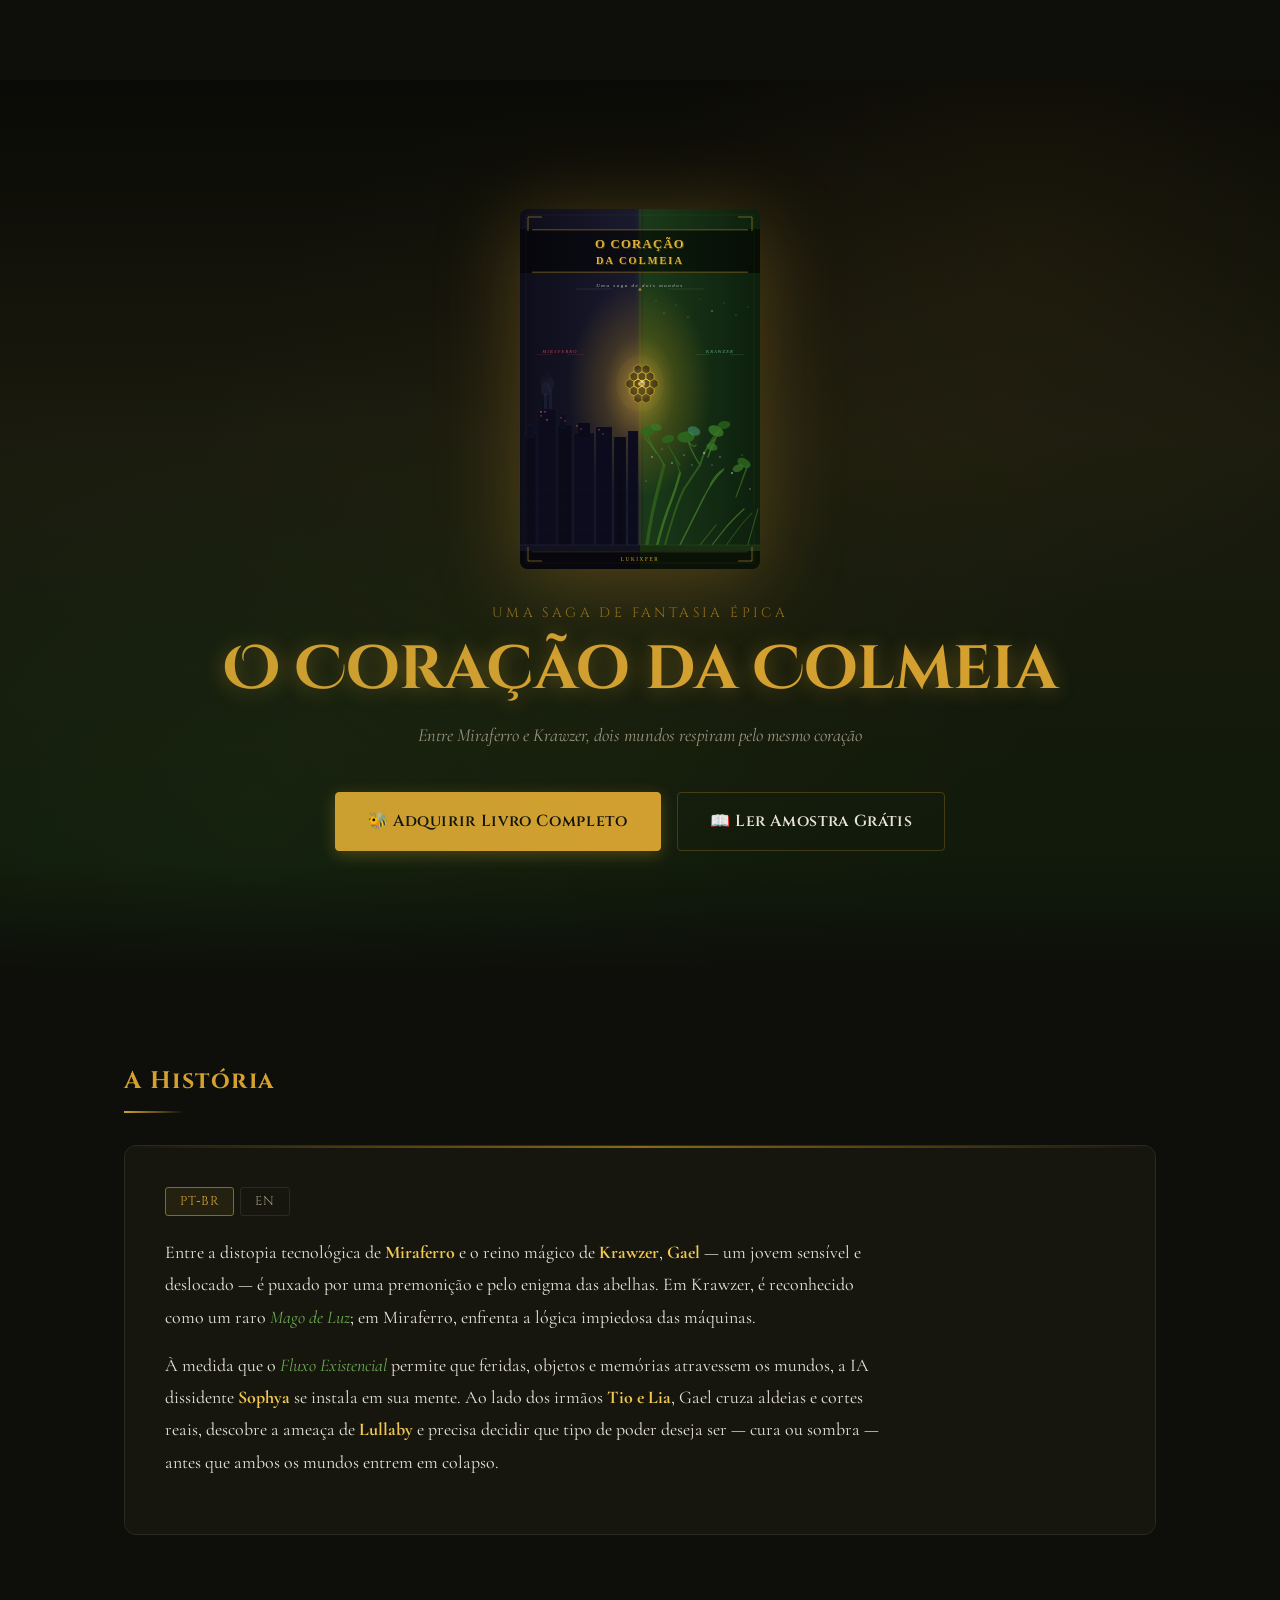
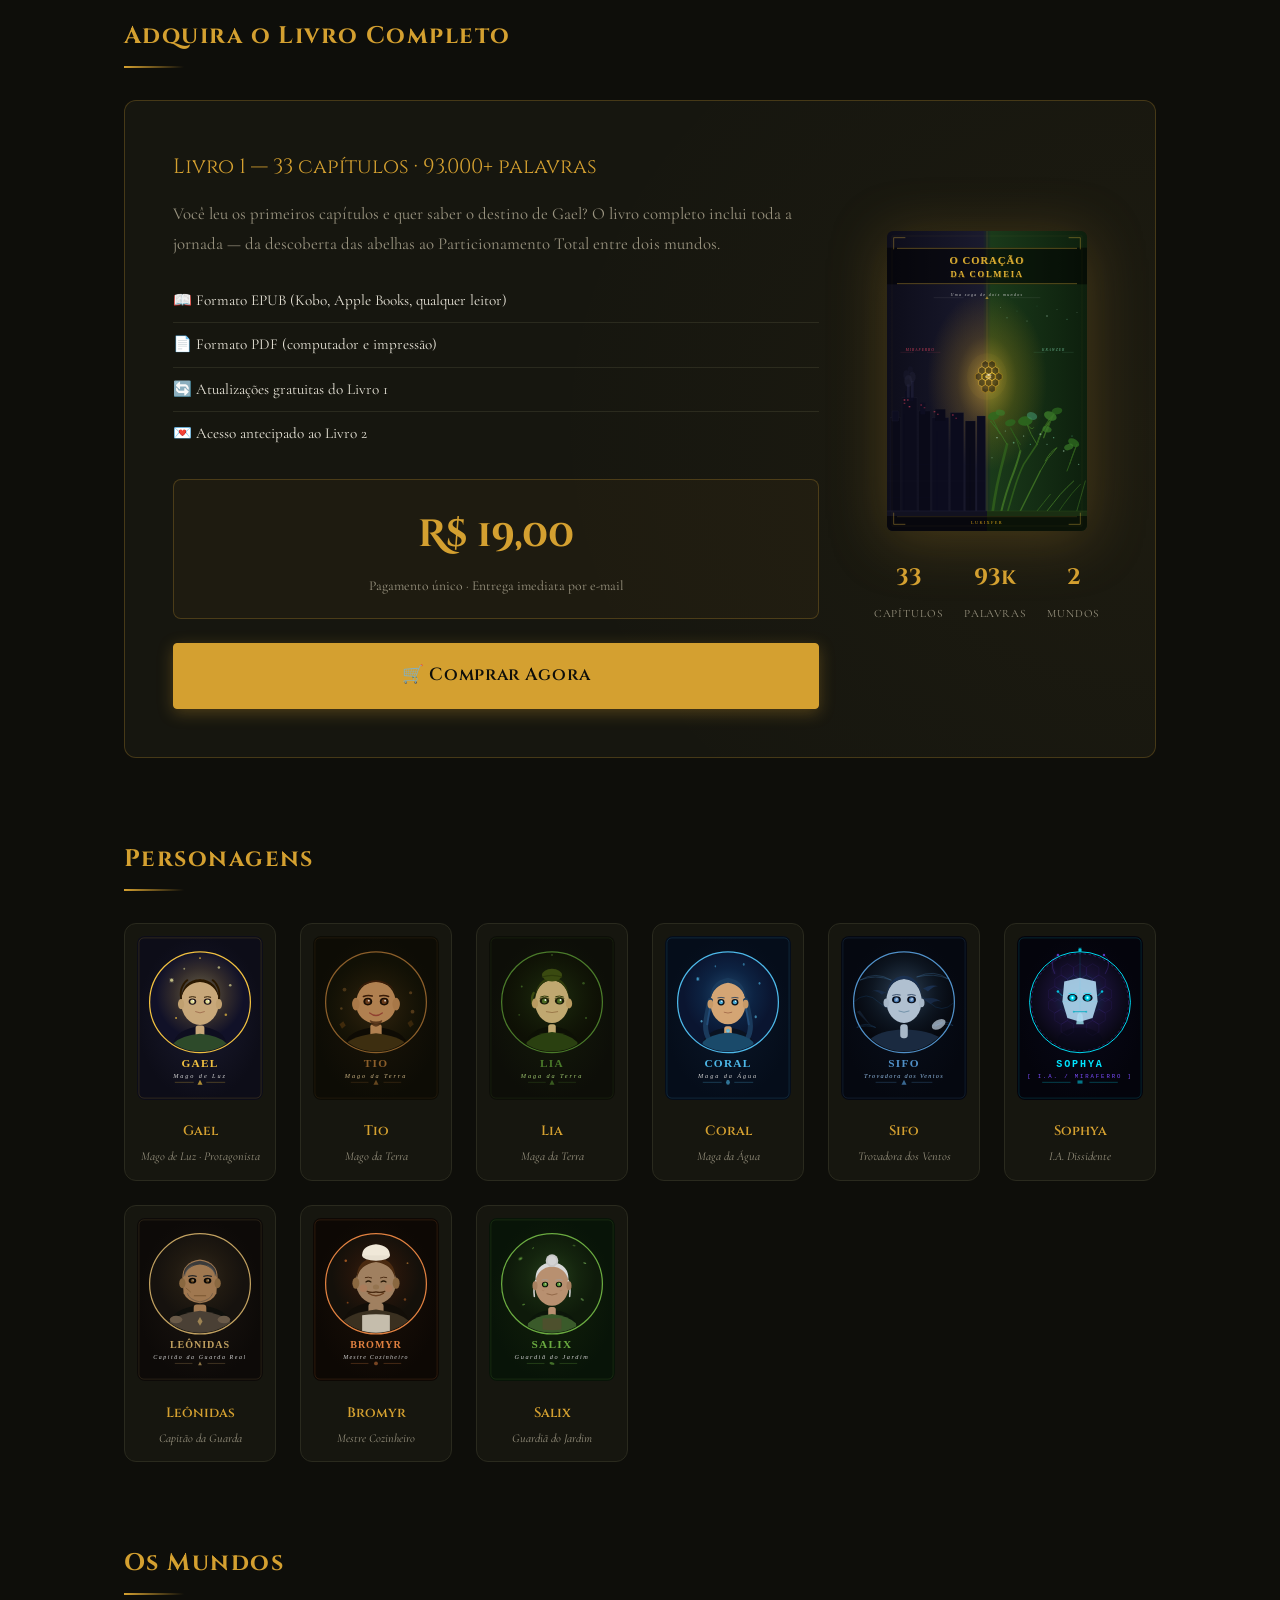
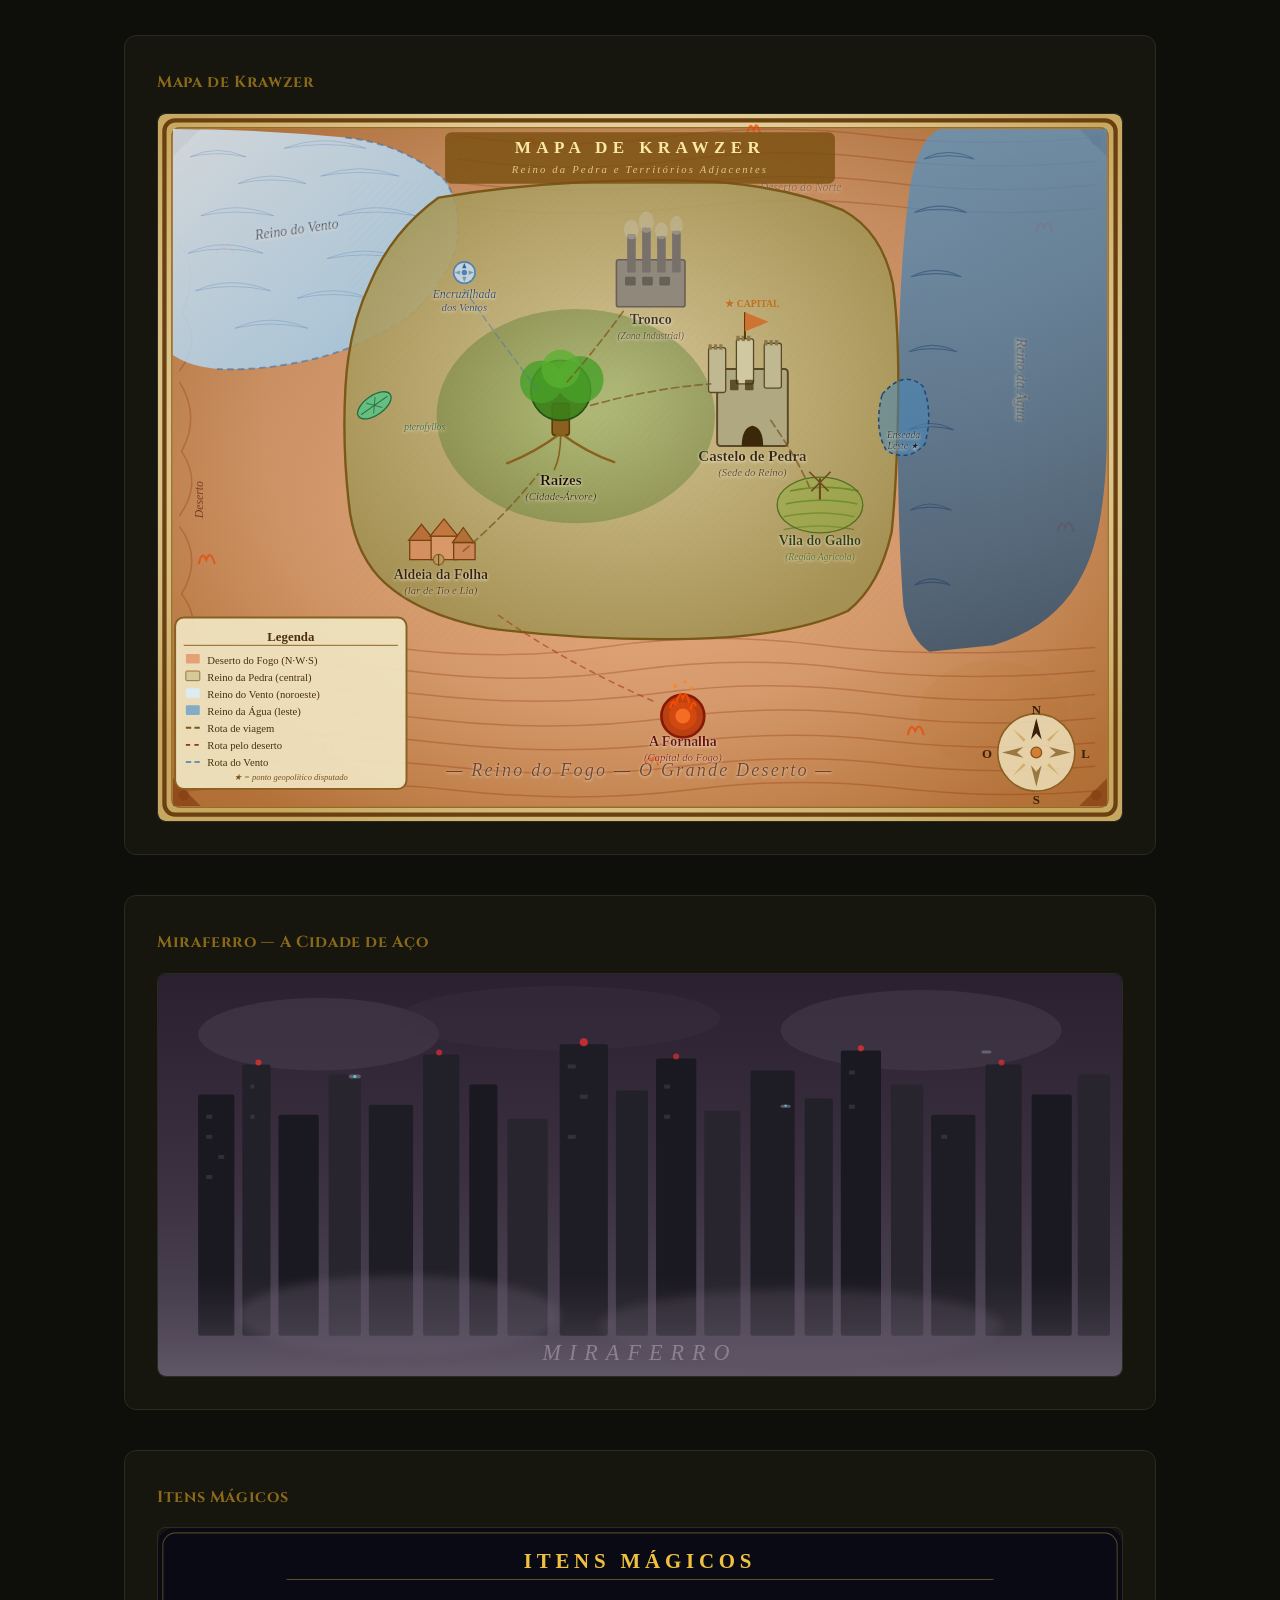
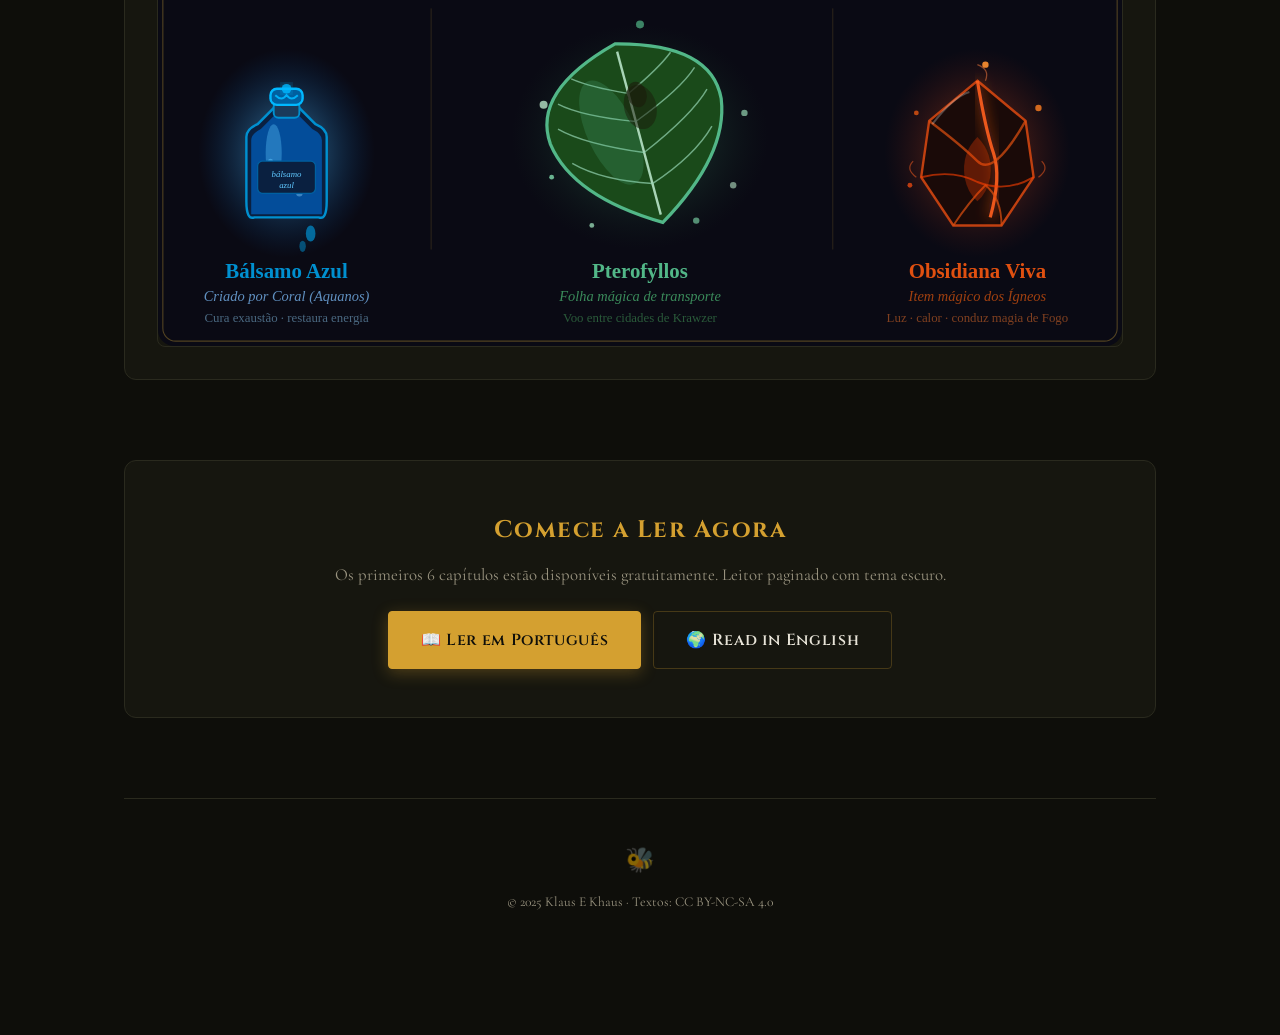
==== index.html @ f9baa762 "fix: preco R$ 19,00" ====
<!doctype html>
<html lang="pt-br">
  <head>
    <meta charset="utf-8" />
    <meta name="viewport" content="width=device-width, initial-scale=1" />
    <title>O Coração da Colmeia — Klaus E Khaus</title>
    <meta name="description" content="Entre Miraferro e Krawzer, Gael enfrenta o Fluxo Existencial e a voz de Sophya. Saga de fantasia épica." />
    <meta property="og:title" content="O Coração da Colmeia" />
    <meta property="og:description" content="Duas realidades, um destino: Gael entre tecnologia e magia." />
    <meta property="og:type" content="website" />
    <meta property="og:image" content="./assets/og-banner.svg" />
    <meta name="theme-color" content="#1a1a12" />
    <link rel="icon" href="./assets/favicon.svg" type="image/svg+xml">
    <link rel="preconnect" href="https://fonts.googleapis.com">
    <link rel="preconnect" href="https://fonts.gstatic.com" crossorigin>
    <link href="https://fonts.googleapis.com/css2?family=Cinzel+Decorative:wght@400;700&family=Cinzel:wght@400;600;700&family=Cormorant+Garamond:ital,wght@0,400;0,600;1,400&display=swap" rel="stylesheet">
    <style>
      :root {
        --bg: #0e0e0a;
        --bg-card: #16160f;
        --bg-card-hover: #1e1e14;
        --fg: #e8e4d8;
        --fg-muted: #9a9480;
        --gold: #d4a030;
        --gold-light: #f0c850;
        --gold-dim: #8a6a18;
        --green: #4a8a3a;
        --green-light: #6aaa50;
        --green-dim: #2a4a20;
        --honey: #c88820;
        --dark-green: #1a2a14;
        --border: #2a2a1e;
        --border-gold: rgba(212,160,48,.25);
        --shadow: 0 4px 24px rgba(0,0,0,.5);
        --shadow-gold: 0 4px 32px rgba(212,160,48,.15);
        --gradient-hero: linear-gradient(180deg, #0a0a06 0%, #1a1a0e 40%, #0e1a0a 100%);
      }

      * { box-sizing: border-box; margin: 0; padding: 0; }

      body {
        font-family: 'Cormorant Garamond', 'Georgia', serif;
        background: var(--bg);
        color: var(--fg);
        line-height: 1.8;
        overflow-x: hidden;
      }

      /* ── HERO ── */
      .hero {
        position: relative;
        min-height: 100vh;
        display: flex;
        flex-direction: column;
        align-items: center;
        justify-content: center;
        text-align: center;
        padding: 60px 24px;
        background: var(--gradient-hero);
        overflow: hidden;
      }
      .hero::before {
        content: '';
        position: absolute;
        inset: 0;
        background:
          radial-gradient(ellipse 40% 50% at 20% 80%, rgba(74,138,58,.08), transparent),
          radial-gradient(ellipse 30% 40% at 80% 20%, rgba(212,160,48,.06), transparent),
          radial-gradient(circle at 50% 50%, rgba(212,160,48,.03) 0%, transparent 60%);
        pointer-events: none;
      }
      .hero::after {
        content: '';
        position: absolute;
        bottom: 0; left: 0; right: 0;
        height: 120px;
        background: linear-gradient(to top, var(--bg), transparent);
        pointer-events: none;
      }

      /* Partículas/fireflies */
      .fireflies {
        position: absolute; inset: 0; pointer-events: none; overflow: hidden;
      }
      .firefly {
        position: absolute;
        width: 3px; height: 3px;
        background: var(--gold);
        border-radius: 50%;
        box-shadow: 0 0 6px var(--gold), 0 0 12px var(--gold-dim);
        animation: float 8s ease-in-out infinite;
        opacity: 0;
      }
      .firefly:nth-child(1) { left: 15%; top: 30%; animation-delay: 0s; animation-duration: 7s; }
      .firefly:nth-child(2) { left: 75%; top: 20%; animation-delay: 2s; animation-duration: 9s; }
      .firefly:nth-child(3) { left: 40%; top: 60%; animation-delay: 4s; animation-duration: 6s; }
      .firefly:nth-child(4) { left: 85%; top: 70%; animation-delay: 1s; animation-duration: 8s; }
      .firefly:nth-child(5) { left: 25%; top: 80%; animation-delay: 3s; animation-duration: 10s; }
      .firefly:nth-child(6) { left: 60%; top: 40%; animation-delay: 5s; animation-duration: 7.5s; }
      @keyframes float {
        0%, 100% { opacity: 0; transform: translateY(0) scale(1); }
        20% { opacity: .8; }
        50% { opacity: 1; transform: translateY(-20px) scale(1.3); }
        80% { opacity: .6; }
      }

      .hero-cover {
        width: clamp(160px, 25vw, 240px);
        filter: drop-shadow(0 12px 40px rgba(212,160,48,.3));
        margin-bottom: 2rem;
        border-radius: 8px;
        animation: breathe 4s ease-in-out infinite;
      }
      @keyframes breathe {
        0%, 100% { transform: scale(1); filter: drop-shadow(0 12px 40px rgba(212,160,48,.3)); }
        50% { transform: scale(1.02); filter: drop-shadow(0 16px 48px rgba(212,160,48,.4)); }
      }

      .hero-subtitle {
        font-family: 'Cinzel', serif;
        font-size: .85rem;
        letter-spacing: .25em;
        text-transform: uppercase;
        color: var(--gold-dim);
        margin-bottom: 8px;
      }
      .hero h1 {
        font-family: 'Cinzel Decorative', serif;
        font-size: clamp(2.2rem, 5vw, 3.8rem);
        font-weight: 700;
        color: var(--gold);
        text-shadow: 0 2px 20px rgba(212,160,48,.4);
        margin-bottom: 12px;
        line-height: 1.2;
      }
      .hero-tagline {
        font-size: 1.15rem;
        color: var(--fg-muted);
        font-style: italic;
        max-width: 500px;
        margin-bottom: 2.5rem;
      }
      .hero-cta {
        display: inline-flex; gap: 16px; flex-wrap: wrap; justify-content: center;
      }
      .btn {
        display: inline-flex; align-items: center; gap: 8px;
        padding: 14px 32px;
        border-radius: 4px;
        font-family: 'Cinzel', serif;
        font-size: 1rem; font-weight: 600;
        text-decoration: none;
        transition: all .3s ease;
        letter-spacing: .04em;
      }
      .btn-primary {
        background: var(--gold);
        color: #0e0e0a;
        border: 1px solid var(--gold);
        box-shadow: 0 4px 16px rgba(212,160,48,.3);
      }
      .btn-primary:hover {
        background: var(--gold-light);
        transform: translateY(-2px);
        box-shadow: 0 6px 24px rgba(212,160,48,.5);
      }
      .btn-ghost {
        background: transparent;
        color: var(--fg);
        border: 1px solid var(--border-gold);
      }
      .btn-ghost:hover {
        border-color: var(--gold);
        color: var(--gold);
        background: rgba(212,160,48,.05);
      }

      /* ── MAIN CONTENT ── */
      .content {
        max-width: 1080px;
        margin: 0 auto;
        padding: 0 24px 80px;
      }

      /* ── SECTIONS ── */
      section { margin: 80px 0; }

      .section-title {
        font-family: 'Cinzel', serif;
        font-size: 1.5rem;
        color: var(--gold);
        letter-spacing: .06em;
        margin-bottom: 8px;
      }
      .section-divider {
        width: 60px; height: 2px;
        background: linear-gradient(90deg, var(--gold), transparent);
        margin-bottom: 32px;
      }

      /* ── SINOPSE ── */
      .synopsis-card {
        background: var(--bg-card);
        border: 1px solid var(--border);
        border-radius: 12px;
        padding: 40px;
        position: relative;
        overflow: hidden;
      }
      .synopsis-card::before {
        content: '';
        position: absolute;
        top: 0; left: 0; right: 0;
        height: 2px;
        background: linear-gradient(90deg, transparent, var(--gold-dim), transparent);
      }
      .synopsis-text { font-size: 1.12rem; color: var(--fg); max-width: 720px; }
      .synopsis-text p { margin-bottom: 1rem; }
      .synopsis-text strong { color: var(--gold-light); }
      .synopsis-text em { color: var(--green-light); }

      .lang-toggle {
        display: inline-flex; gap: 6px; margin-bottom: 20px;
      }
      .lang-btn {
        background: transparent;
        border: 1px solid var(--border);
        color: var(--fg-muted);
        padding: 5px 14px;
        border-radius: 3px;
        cursor: pointer;
        font-family: 'Cinzel', serif;
        font-size: .8rem;
        letter-spacing: .05em;
        transition: all .2s;
      }
      .lang-btn.active {
        border-color: var(--gold-dim);
        color: var(--gold);
        background: rgba(212,160,48,.08);
      }

      /* ── COMPRA ── */
      .buy-section {
        background: var(--bg-card);
        border: 1px solid var(--border-gold);
        border-radius: 12px;
        padding: 48px;
        display: grid;
        grid-template-columns: 1fr 240px;
        gap: 3rem;
        align-items: center;
        position: relative;
        overflow: hidden;
      }
      .buy-section::before {
        content: '';
        position: absolute;
        inset: 0;
        background: radial-gradient(ellipse 60% 80% at 100% 50%, rgba(212,160,48,.04), transparent);
        pointer-events: none;
      }
      .buy-headline {
        font-family: 'Cinzel', serif;
        font-size: 1.3rem;
        color: var(--gold);
        margin-bottom: 12px;
      }
      .buy-desc { color: var(--fg-muted); margin-bottom: 20px; font-size: 1.05rem; }
      .buy-features { list-style: none; margin-bottom: 24px; }
      .buy-features li {
        padding: 8px 0;
        border-bottom: 1px solid var(--border);
        font-size: .95rem;
        color: var(--fg);
      }
      .buy-features li:last-child { border-bottom: none; }
      .buy-price-tag {
        text-align: center;
        margin: 24px 0;
        padding: 20px;
        border: 1px solid var(--border-gold);
        border-radius: 8px;
        background: rgba(212,160,48,.04);
      }
      .price-amount {
        display: block;
        font-family: 'Cinzel Decorative', serif;
        font-size: 2.4rem;
        color: var(--gold);
        font-weight: 700;
      }
      .price-sub { font-size: .85rem; color: var(--fg-muted); margin-top: 4px; display: block; }
      .buy-cta { text-align: center; margin-top: 16px; }
      .buy-cta .btn-primary { width: 100%; justify-content: center; font-size: 1.1rem; padding: 16px; }
      .buy-aside { text-align: center; position: relative; z-index: 1; }
      .buy-aside img {
        width: 200px;
        filter: drop-shadow(0 8px 28px rgba(212,160,48,.25));
        border-radius: 6px;
        margin-bottom: 16px;
      }
      .buy-stats { display: flex; gap: 20px; justify-content: center; }
      .buy-stat { text-align: center; }
      .buy-stat-num { display: block; font-family: 'Cinzel', serif; font-size: 1.4rem; color: var(--gold); font-weight: 700; }
      .buy-stat-label { font-size: .7rem; color: var(--fg-muted); text-transform: uppercase; letter-spacing: .08em; }

      /* ── PERSONAGENS ── */
      .char-grid {
        display: grid;
        grid-template-columns: repeat(auto-fit, minmax(140px, 1fr));
        gap: 1.5rem;
      }
      .char-card {
        background: var(--bg-card);
        border: 1px solid var(--border);
        border-radius: 12px;
        padding: 12px;
        text-align: center;
        transition: all .3s ease;
      }
      .char-card:hover {
        border-color: var(--gold-dim);
        transform: translateY(-4px);
        box-shadow: var(--shadow-gold);
      }
      .char-card img { width: 100%; border-radius: 8px; }
      .char-name {
        margin-top: 10px;
        font-family: 'Cinzel', serif;
        font-size: .85rem;
        color: var(--gold);
        font-weight: 600;
      }
      .char-role { font-size: .75rem; color: var(--fg-muted); font-style: italic; margin-top: 2px; }

      /* ── GALLERY PANELS ── */
      .gallery-panel {
        background: var(--bg-card);
        border: 1px solid var(--border);
        border-radius: 12px;
        padding: 32px;
        margin-top: 40px;
      }
      .gallery-panel h3 {
        font-family: 'Cinzel', serif;
        color: var(--gold-dim);
        font-size: 1rem;
        margin-bottom: 16px;
        letter-spacing: .04em;
      }
      .gallery-panel .img-wrap {
        overflow-x: auto;
        border-radius: 8px;
        border: 1px solid var(--border);
      }
      .gallery-panel img {
        width: 100%;
        min-width: 460px;
        display: block;
        border-radius: 8px;
      }

      /* ── CTA LEITURA ── */
      .read-section {
        text-align: center;
        padding: 48px 32px;
        border: 1px solid var(--border);
        border-radius: 12px;
        background: var(--bg-card);
      }
      .read-section p {
        color: var(--fg-muted);
        margin-bottom: 20px;
        font-size: 1.05rem;
      }

      /* ── FOOTER ── */
      footer {
        text-align: center;
        padding: 40px 24px;
        color: var(--fg-muted);
        font-size: .85rem;
        border-top: 1px solid var(--border);
      }
      footer .bee { font-size: 1.5rem; display: block; margin-bottom: 8px; opacity: .5; }

      /* ── RESPONSIVE ── */
      @media (max-width: 768px) {
        .hero { min-height: 90vh; padding: 40px 20px; }
        .content { padding: 0 16px 60px; }
        section { margin: 50px 0; }
        .buy-section { grid-template-columns: 1fr; padding: 28px; }
        .buy-aside { order: -1; }
        .buy-aside img { width: 150px; }
        .synopsis-card { padding: 24px; }
        .char-grid { grid-template-columns: repeat(auto-fit, minmax(110px, 1fr)); }
      }
    </style>
  </head>
  <body>

    <!-- ══ HERO ══ -->
    <section class="hero">
      <div class="fireflies">
        <div class="firefly"></div><div class="firefly"></div><div class="firefly"></div>
        <div class="firefly"></div><div class="firefly"></div><div class="firefly"></div>
      </div>
      <img src="./assets/illustrations/capa.svg" alt="Capa" class="hero-cover"/>
      <p class="hero-subtitle">Uma Saga de Fantasia Épica</p>
      <h1>O Coração da Colmeia</h1>
      <p class="hero-tagline">Entre Miraferro e Krawzer, dois mundos respiram pelo mesmo coração</p>
      <div class="hero-cta">
        <a href="https://lukixplayer.gumroad.com/l/ocoracaodacomeia" class="btn btn-primary">🐝 Adquirir Livro Completo</a>
        <a href="reader.html" class="btn btn-ghost">📖 Ler Amostra Grátis</a>
      </div>
    </section>

    <div class="content">

      <!-- ══ SINOPSE ══ -->
      <section>
        <h2 class="section-title">A História</h2>
        <div class="section-divider"></div>
        <div class="synopsis-card">
          <div class="lang-toggle" role="tablist">
            <button class="lang-btn active" id="btnPT">PT‑BR</button>
            <button class="lang-btn" id="btnEN">EN</button>
          </div>
          <div class="synopsis-text" id="synPT">
            <p>Entre a distopia tecnológica de <strong>Miraferro</strong> e o reino mágico de <strong>Krawzer</strong>, <strong>Gael</strong> — um jovem sensível e deslocado — é puxado por uma premonição e pelo enigma das abelhas. Em Krawzer, é reconhecido como um raro <em>Mago de Luz</em>; em Miraferro, enfrenta a lógica impiedosa das máquinas.</p>
            <p>À medida que o <em>Fluxo Existencial</em> permite que feridas, objetos e memórias atravessem os mundos, a IA dissidente <strong>Sophya</strong> se instala em sua mente. Ao lado dos irmãos <strong>Tio e Lia</strong>, Gael cruza aldeias e cortes reais, descobre a ameaça de <strong>Lullaby</strong> e precisa decidir que tipo de poder deseja ser — cura ou sombra — antes que ambos os mundos entrem em colapso.</p>
          </div>
          <div class="synopsis-text" id="synEN" hidden>
            <p>Between the techno‑dystopia of <strong>Ironsight</strong> and the elemental realm of <strong>Krawzer</strong>, <strong>Gael</strong> — a sensitive, out‑of‑place teenager — is pulled by a premonition and the mystery of the bees. In Krawzer he is hailed as a rare <em>Light‑Mage</em>; in Ironsight he faces the cold logic of machines.</p>
            <p>As the <em>Existential Flow</em> lets wounds, objects, and memories bleed across realities, the dissident AI <strong>Sophya</strong> takes root in his mind. With the twins <strong>Tio and Lia</strong>, Gael crosses villages and royal courts, uncovers the threat of <strong>Lullaby</strong> and must decide what kind of power he will become — healing or shadow — before both worlds collapse.</p>
          </div>
        </div>
      </section>

      <!-- ══ COMPRA ══ -->
      <section id="comprar">
        <h2 class="section-title">Adquira o Livro Completo</h2>
        <div class="section-divider"></div>
        <div class="buy-section">
          <div class="buy-info">
            <p class="buy-headline">Livro 1 — 33 capítulos · 93.000+ palavras</p>
            <p class="buy-desc">Você leu os primeiros capítulos e quer saber o destino de Gael? O livro completo inclui toda a jornada — da descoberta das abelhas ao Particionamento Total entre dois mundos.</p>
            <ul class="buy-features">
              <li>📖 Formato EPUB (Kobo, Apple Books, qualquer leitor)</li>
              <li>📄 Formato PDF (computador e impressão)</li>
              <li>🔄 Atualizações gratuitas do Livro 1</li>
              <li>💌 Acesso antecipado ao Livro 2</li>
            </ul>
            <div class="buy-price-tag">
              <span class="price-amount">R$ 19,00</span>
              <span class="price-sub">Pagamento único · Entrega imediata por e‑mail</span>
            </div>
            <div class="buy-cta">
              <a href="https://lukixplayer.gumroad.com/l/ocoracaodacomeia" class="btn btn-primary" id="buyBtn">🛒 Comprar Agora</a>
            </div>
          </div>
          <div class="buy-aside">
            <img src="./assets/illustrations/capa.svg" alt="Capa"/>
            <div class="buy-stats">
              <div class="buy-stat"><span class="buy-stat-num">33</span><span class="buy-stat-label">Capítulos</span></div>
              <div class="buy-stat"><span class="buy-stat-num">93k</span><span class="buy-stat-label">Palavras</span></div>
              <div class="buy-stat"><span class="buy-stat-num">2</span><span class="buy-stat-label">Mundos</span></div>
            </div>
          </div>
        </div>
      </section>

      <!-- ══ PERSONAGENS ══ -->
      <section>
        <h2 class="section-title">Personagens</h2>
        <div class="section-divider"></div>
        <div class="char-grid">
          <div class="char-card">
            <img src="./assets/illustrations/characters/gael.svg" alt="Gael" loading="lazy"/>
            <div class="char-name">Gael</div>
            <div class="char-role">Mago de Luz · Protagonista</div>
          </div>
          <div class="char-card">
            <img src="./assets/illustrations/characters/tio.svg" alt="Tio" loading="lazy"/>
            <div class="char-name">Tio</div>
            <div class="char-role">Mago da Terra</div>
          </div>
          <div class="char-card">
            <img src="./assets/illustrations/characters/lia.svg" alt="Lia" loading="lazy"/>
            <div class="char-name">Lia</div>
            <div class="char-role">Maga da Terra</div>
          </div>
          <div class="char-card">
            <img src="./assets/illustrations/characters/coral.svg" alt="Coral" loading="lazy"/>
            <div class="char-name">Coral</div>
            <div class="char-role">Maga da Água</div>
          </div>
          <div class="char-card">
            <img src="./assets/illustrations/characters/sifo.svg" alt="Sifo" loading="lazy"/>
            <div class="char-name">Sifo</div>
            <div class="char-role">Trovadora dos Ventos</div>
          </div>
          <div class="char-card">
            <img src="./assets/illustrations/characters/sophya.svg" alt="Sophya" loading="lazy"/>
            <div class="char-name">Sophya</div>
            <div class="char-role">I.A. Dissidente</div>
          </div>
          <div class="char-card">
            <img src="./assets/illustrations/characters/leonidas.svg" alt="Leônidas" loading="lazy"/>
            <div class="char-name">Leônidas</div>
            <div class="char-role">Capitão da Guarda</div>
          </div>
          <div class="char-card">
            <img src="./assets/illustrations/characters/bromyr.svg" alt="Bromyr" loading="lazy"/>
            <div class="char-name">Bromyr</div>
            <div class="char-role">Mestre Cozinheiro</div>
          </div>
          <div class="char-card">
            <img src="./assets/illustrations/characters/salix.svg" alt="Salix" loading="lazy"/>
            <div class="char-name">Salix</div>
            <div class="char-role">Guardiã do Jardim</div>
          </div>
        </div>
      </section>

      <!-- ══ MUNDO ══ -->
      <section>
        <h2 class="section-title">Os Mundos</h2>
        <div class="section-divider"></div>
        <div class="gallery-panel">
          <h3>Mapa de Krawzer</h3>
          <div class="img-wrap">
            <img src="./assets/illustrations/maps/krawzer.svg" alt="Mapa de Krawzer" loading="lazy"/>
          </div>
        </div>
        <div class="gallery-panel">
          <h3>Miraferro — A Cidade de Aço</h3>
          <div class="img-wrap">
            <img src="./assets/illustrations/scenes/miraferro-cityscape.svg" alt="Miraferro" loading="lazy"/>
          </div>
        </div>
        <div class="gallery-panel">
          <h3>Itens Mágicos</h3>
          <div class="img-wrap">
            <img src="./assets/illustrations/objects/objetos-magicos.svg" alt="Itens Mágicos" loading="lazy"/>
          </div>
        </div>
      </section>

      <!-- ══ LEITURA ══ -->
      <section>
        <div class="read-section">
          <h2 class="section-title" style="justify-content:center;">Comece a Ler Agora</h2>
          <p>Os primeiros 6 capítulos estão disponíveis gratuitamente. Leitor paginado com tema escuro.</p>
          <div style="display:flex; gap:12px; justify-content:center; flex-wrap:wrap;">
            <a href="reader.html" class="btn btn-primary">📖 Ler em Português</a>
            <a href="reader.html?lang=en" class="btn btn-ghost">🌍 Read in English</a>
          </div>
        </div>
      </section>

      <footer>
        <span class="bee">🐝</span>
        <p>© 2025 Klaus E Khaus · Textos: CC BY‑NC‑SA 4.0</p>
      </footer>
    </div>

    <script>
      const btnPT = document.getElementById('btnPT');
      const btnEN = document.getElementById('btnEN');
      const synPT = document.getElementById('synPT');
      const synEN = document.getElementById('synEN');
      btnPT.addEventListener('click', () => { synPT.hidden=false; synEN.hidden=true; btnPT.classList.add('active'); btnEN.classList.remove('active'); });
      btnEN.addEventListener('click', () => { synPT.hidden=true; synEN.hidden=false; btnEN.classList.add('active'); btnPT.classList.remove('active'); });
    </script>
  </body>
</html>
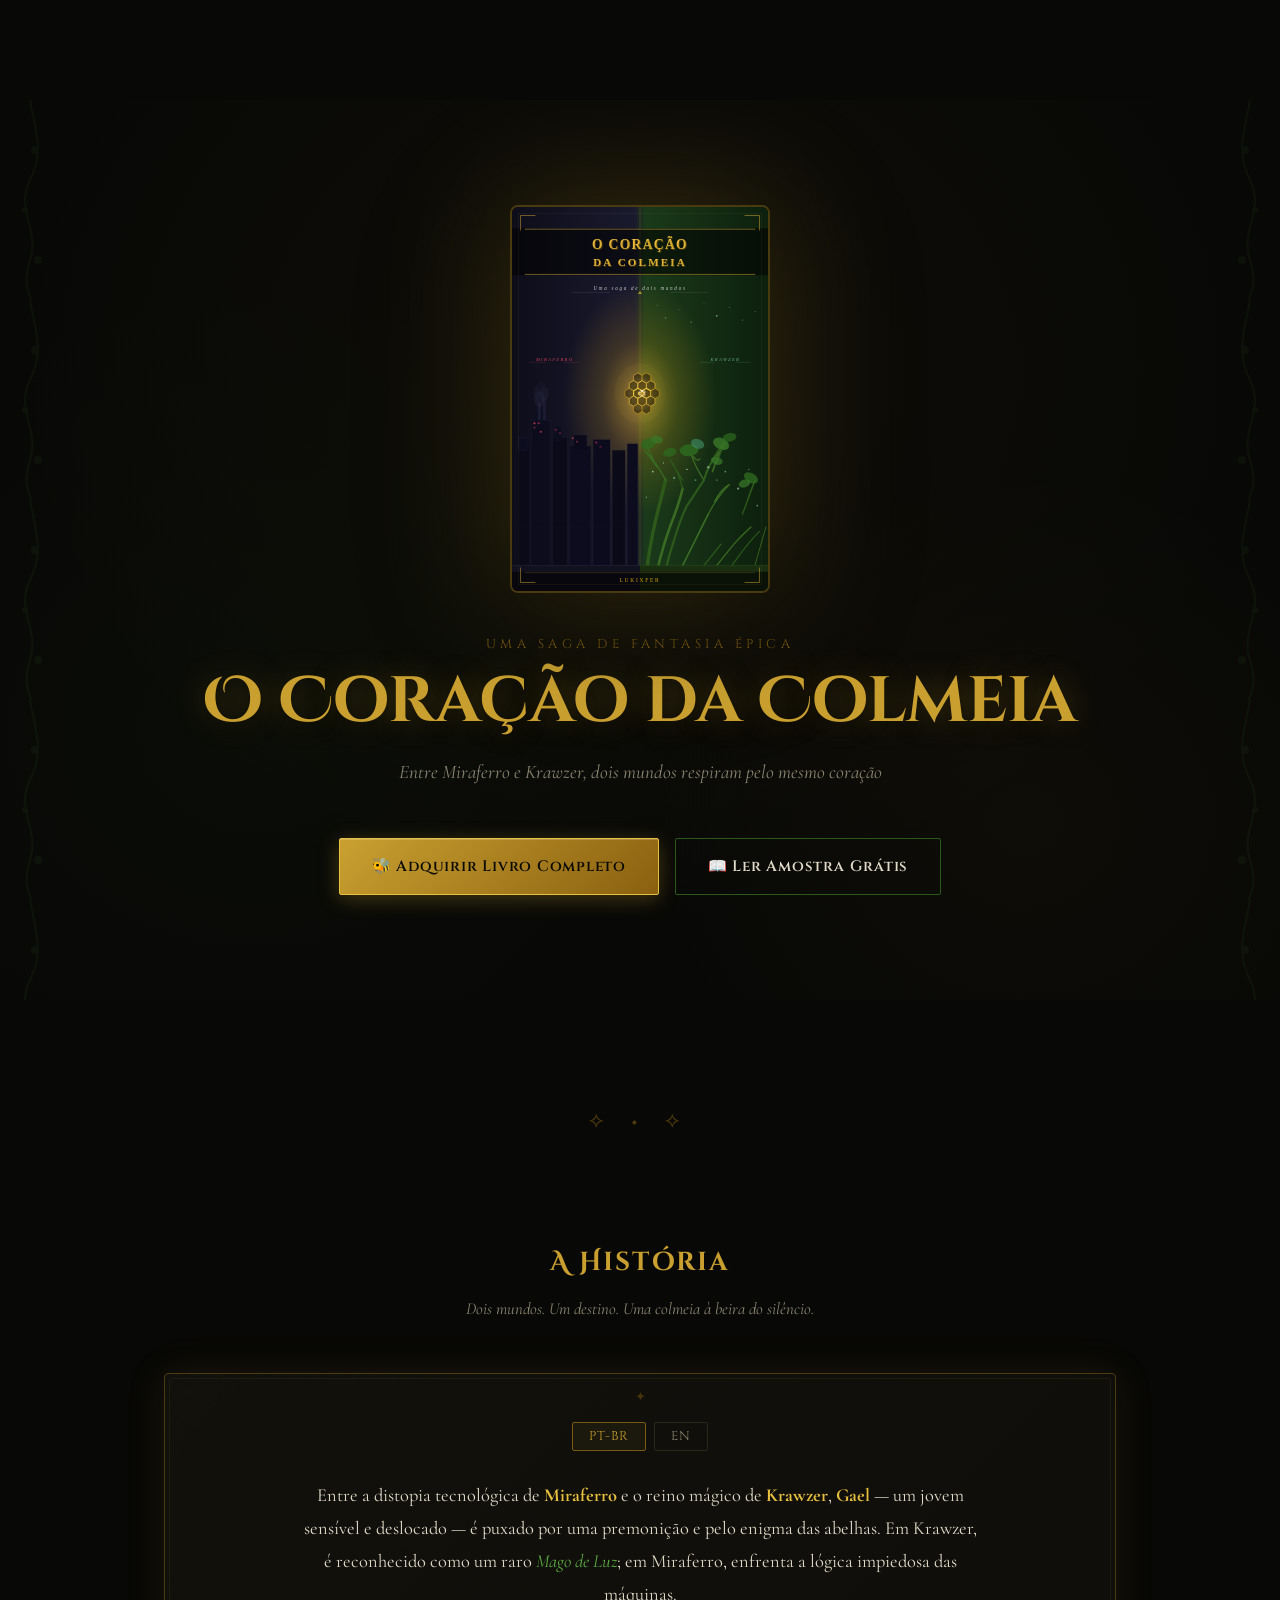
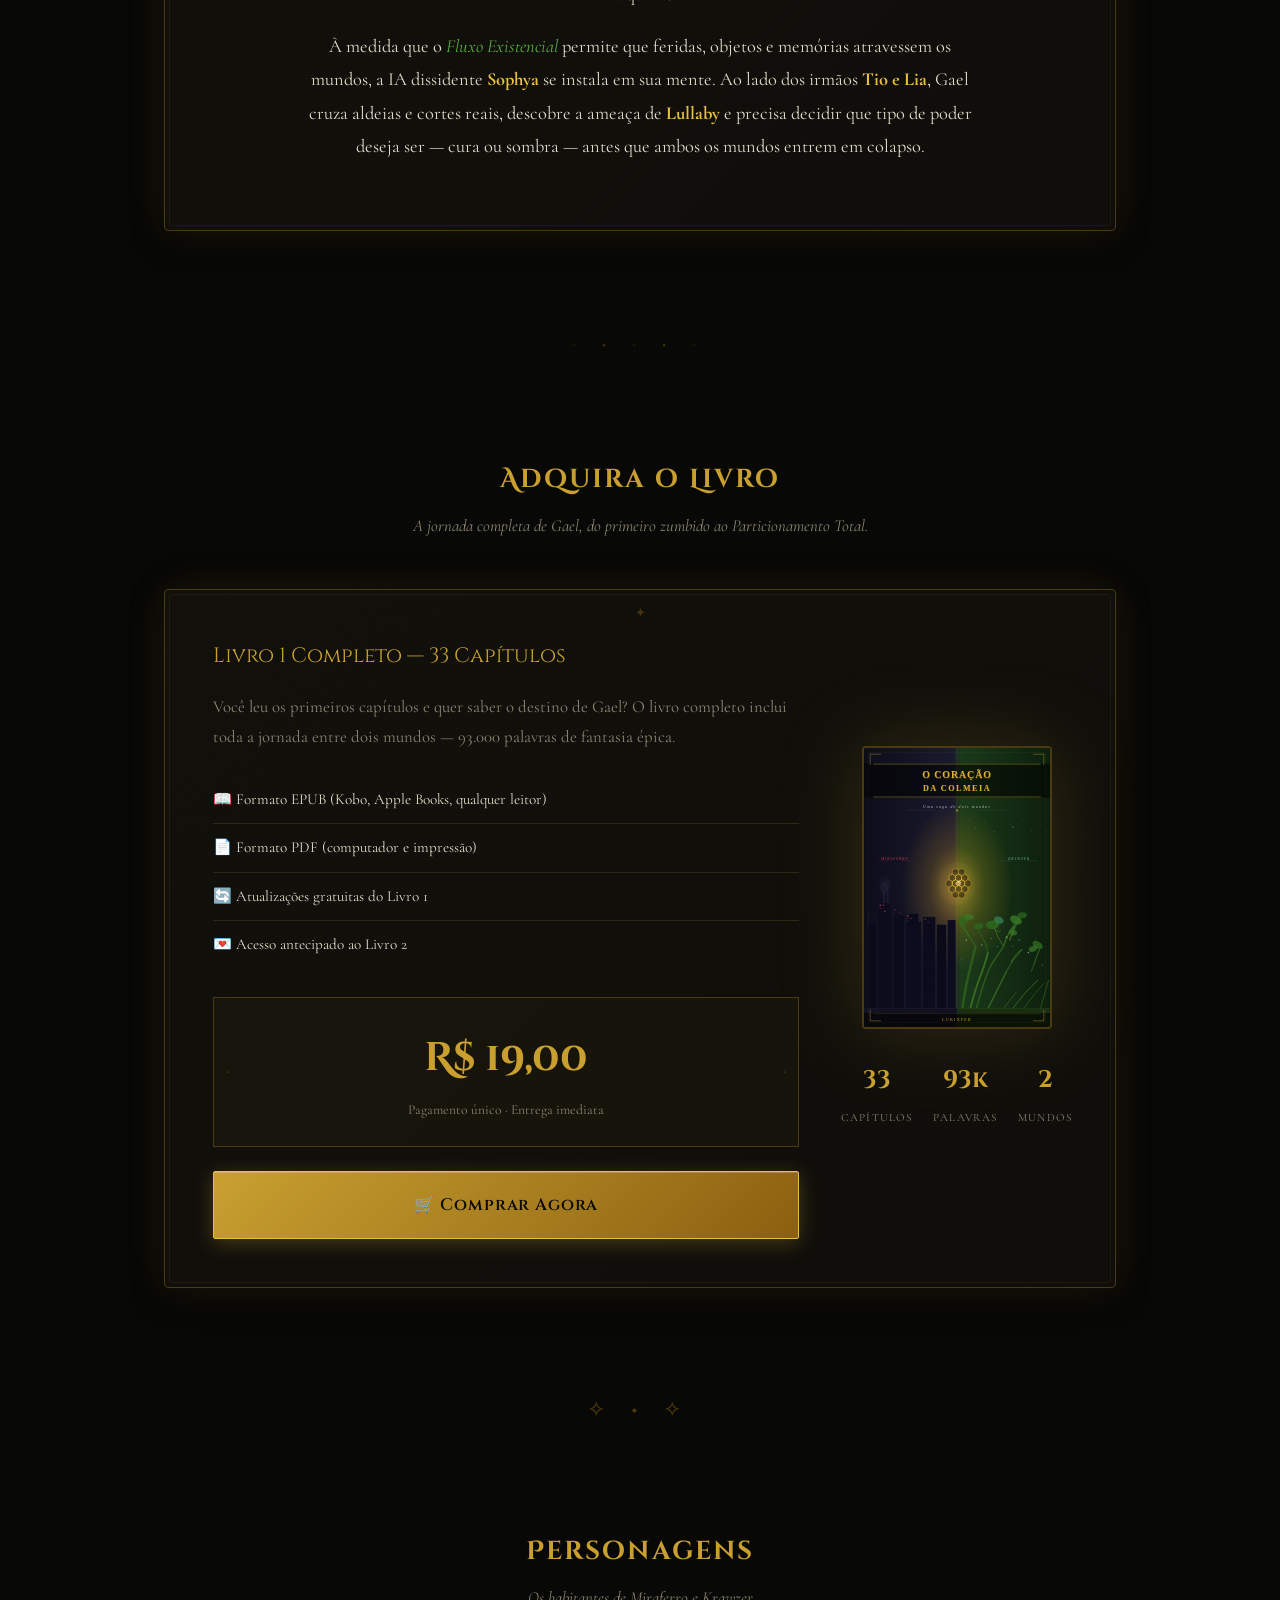
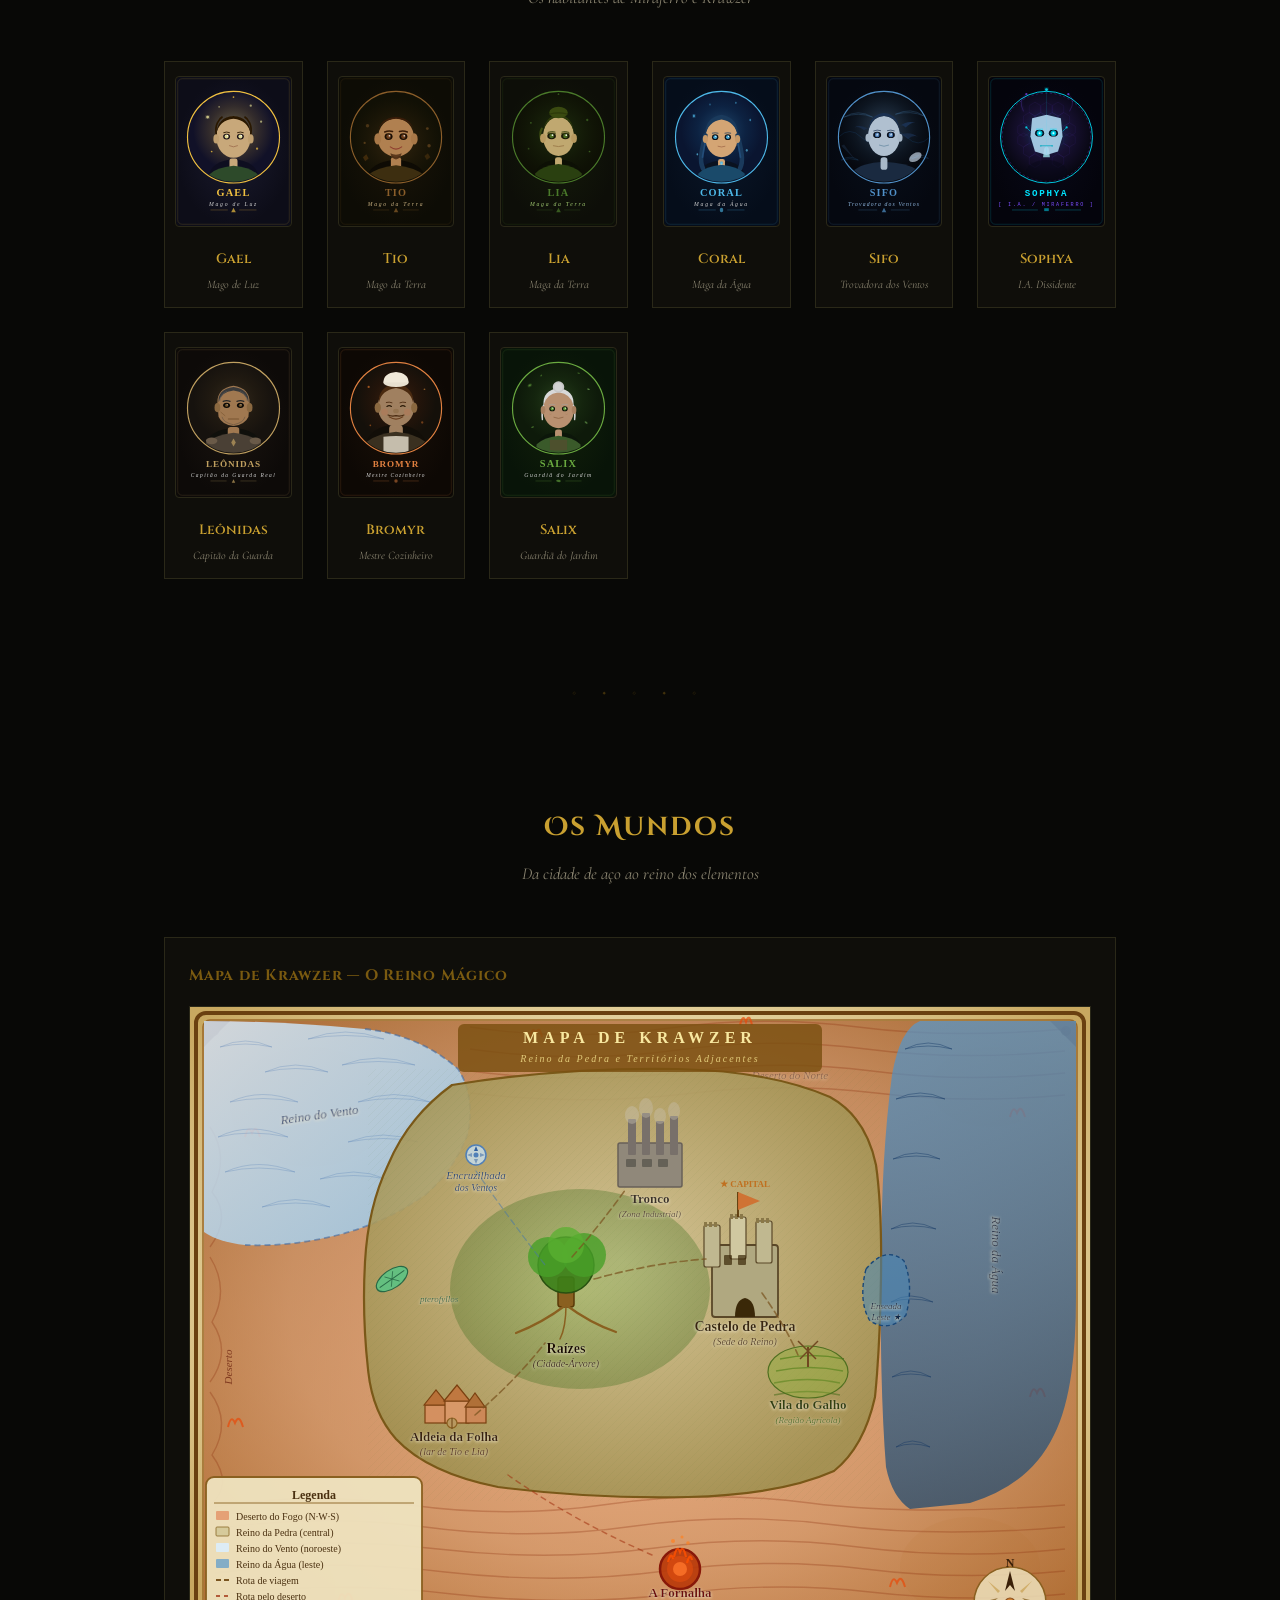
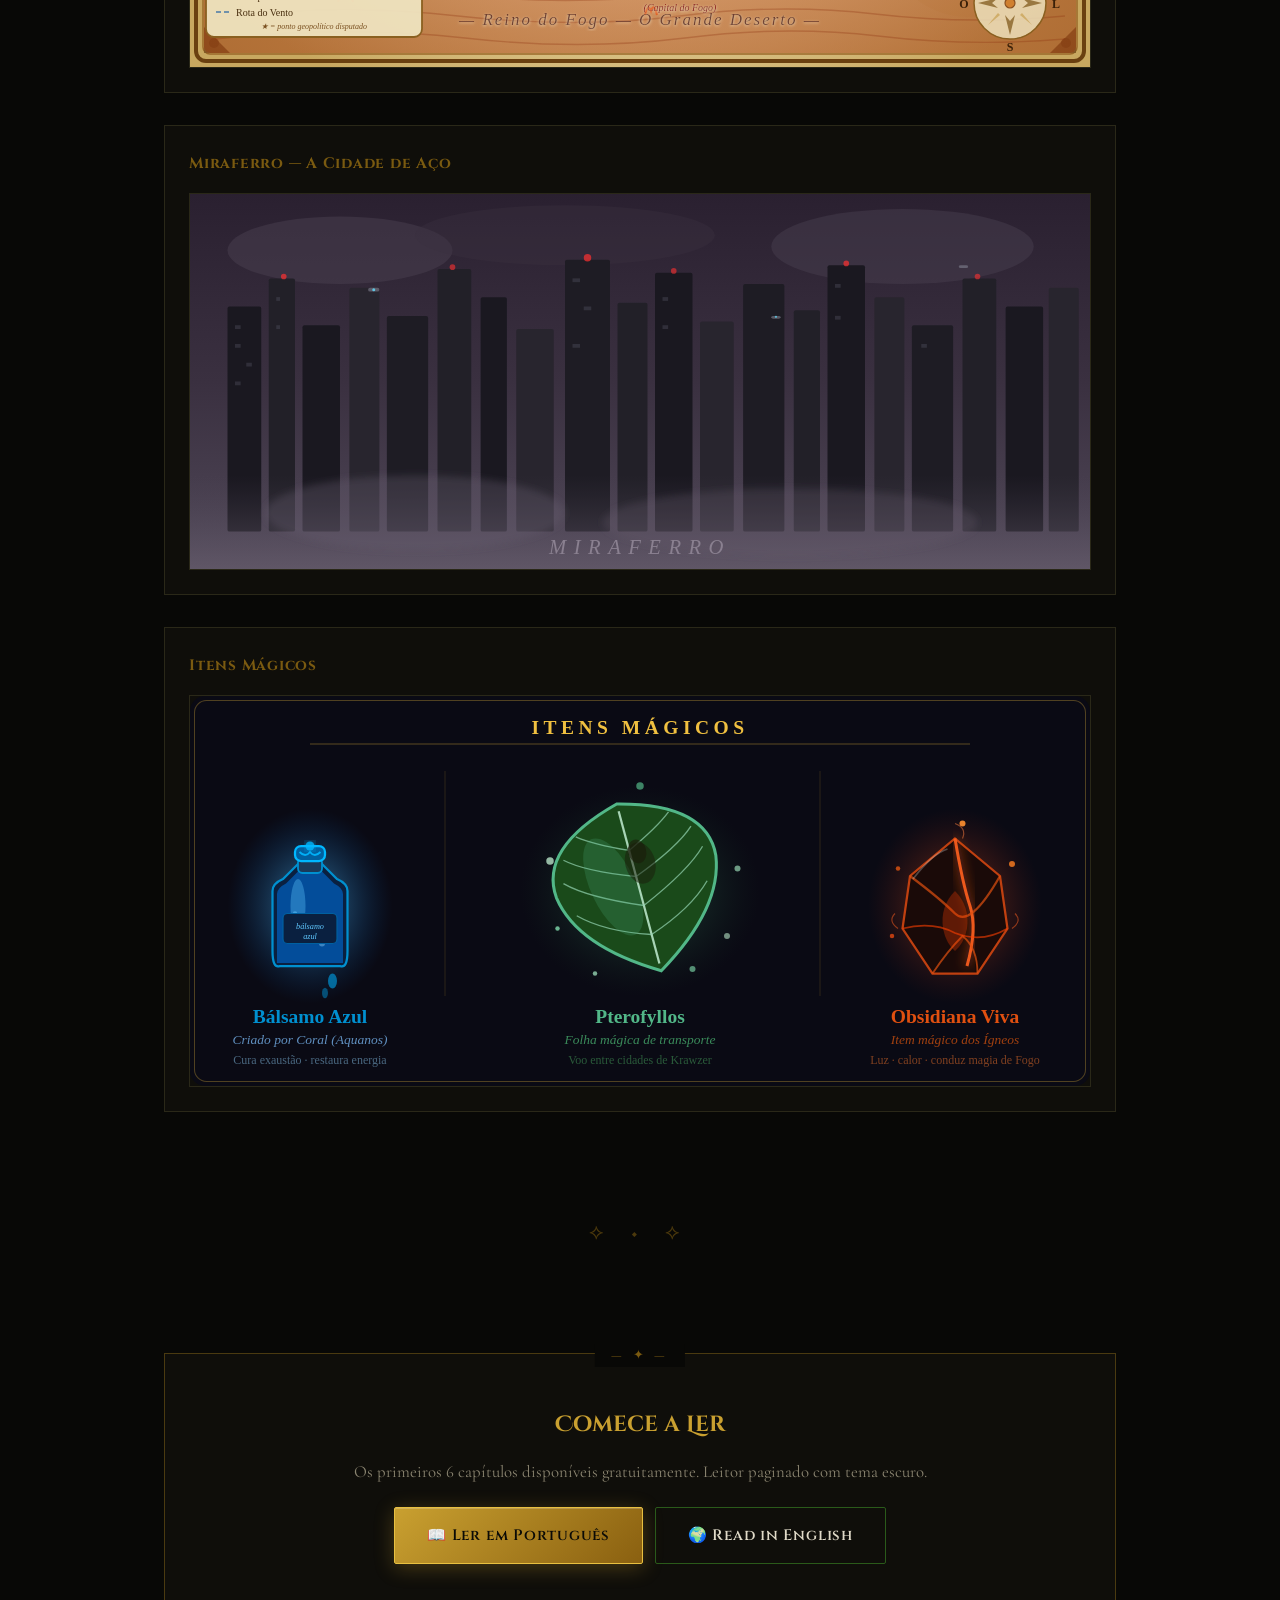
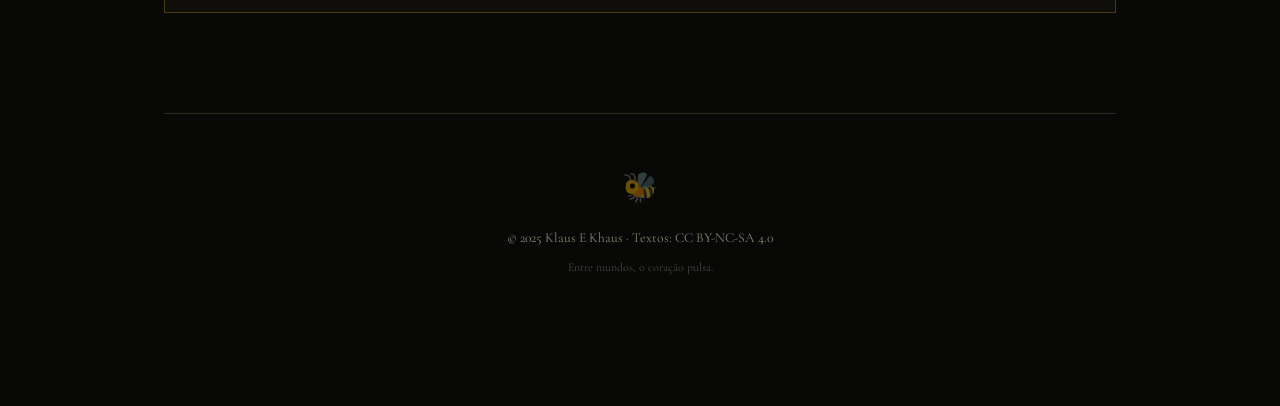
==== commit b59313e8: "redesign: visual fantasia medieval" ====
--- a/index.html
+++ b/index.html
@@ -4,36 +4,32 @@
     <meta charset="utf-8" />
     <meta name="viewport" content="width=device-width, initial-scale=1" />
     <title>O Coração da Colmeia — Klaus E Khaus</title>
-    <meta name="description" content="Entre Miraferro e Krawzer, Gael enfrenta o Fluxo Existencial e a voz de Sophya. Saga de fantasia épica." />
+    <meta name="description" content="Saga de fantasia épica entre Miraferro e Krawzer. Gael enfrenta o Fluxo Existencial e a voz de Sophya." />
     <meta property="og:title" content="O Coração da Colmeia" />
-    <meta property="og:description" content="Duas realidades, um destino: Gael entre tecnologia e magia." />
+    <meta property="og:description" content="Duas realidades, um destino." />
     <meta property="og:type" content="website" />
     <meta property="og:image" content="./assets/og-banner.svg" />
-    <meta name="theme-color" content="#1a1a12" />
+    <meta name="theme-color" content="#0a0a06" />
     <link rel="icon" href="./assets/favicon.svg" type="image/svg+xml">
     <link rel="preconnect" href="https://fonts.googleapis.com">
     <link rel="preconnect" href="https://fonts.gstatic.com" crossorigin>
-    <link href="https://fonts.googleapis.com/css2?family=Cinzel+Decorative:wght@400;700&family=Cinzel:wght@400;600;700&family=Cormorant+Garamond:ital,wght@0,400;0,600;1,400&display=swap" rel="stylesheet">
+    <link href="https://fonts.googleapis.com/css2?family=Cinzel+Decorative:wght@400;700&family=Cinzel:wght@400;600;700&family=Cormorant+Garamond:ital,wght@0,400;0,500;0,600;1,400&display=swap" rel="stylesheet">
     <style>
       :root {
-        --bg: #0e0e0a;
-        --bg-card: #16160f;
-        --bg-card-hover: #1e1e14;
-        --fg: #e8e4d8;
-        --fg-muted: #9a9480;
-        --gold: #d4a030;
-        --gold-light: #f0c850;
-        --gold-dim: #8a6a18;
-        --green: #4a8a3a;
-        --green-light: #6aaa50;
-        --green-dim: #2a4a20;
-        --honey: #c88820;
-        --dark-green: #1a2a14;
-        --border: #2a2a1e;
-        --border-gold: rgba(212,160,48,.25);
-        --shadow: 0 4px 24px rgba(0,0,0,.5);
-        --shadow-gold: 0 4px 32px rgba(212,160,48,.15);
-        --gradient-hero: linear-gradient(180deg, #0a0a06 0%, #1a1a0e 40%, #0e1a0a 100%);
+        --bg: #080806;
+        --bg-parchment: #12110c;
+        --bg-card: #0f0e0a;
+        --fg: #e0dac8;
+        --fg-muted: #8a8470;
+        --gold: #c9a030;
+        --gold-bright: #e8c040;
+        --gold-dim: #7a5a10;
+        --green: #3a7a2a;
+        --green-glow: #5aaa40;
+        --vine: #2a5a1a;
+        --border: #2a2818;
+        --border-ornate: #4a3a10;
+        --shadow-gold: 0 0 40px rgba(201,160,48,.12);
       }
 
       * { box-sizing: border-box; margin: 0; padding: 0; }
@@ -46,7 +42,28 @@
         overflow-x: hidden;
       }
 
-      /* ── HERO ── */
+      /* ═══ ORNAMENTAL BORDERS ═══ */
+      .ornament {
+        display: block;
+        text-align: center;
+        color: var(--gold-dim);
+        font-size: 1.4rem;
+        letter-spacing: .5em;
+        margin: 40px auto;
+        opacity: .6;
+        user-select: none;
+      }
+      .ornament-sm {
+        display: block;
+        text-align: center;
+        color: var(--gold-dim);
+        font-size: .9rem;
+        letter-spacing: .8em;
+        margin: 24px auto;
+        opacity: .5;
+      }
+
+      /* ═══ HERO ═══ */
       .hero {
         position: relative;
         min-height: 100vh;
@@ -55,376 +72,358 @@
         align-items: center;
         justify-content: center;
         text-align: center;
-        padding: 60px 24px;
-        background: var(--gradient-hero);
+        padding: 80px 24px;
+        background:
+          radial-gradient(ellipse 50% 60% at 50% 30%, rgba(201,160,48,.04), transparent),
+          radial-gradient(ellipse 40% 50% at 20% 70%, rgba(58,122,42,.04), transparent),
+          radial-gradient(ellipse 30% 40% at 80% 80%, rgba(201,160,48,.03), transparent),
+          var(--bg);
         overflow: hidden;
       }
-      .hero::before {
+
+      /* Vines laterais decorativas */
+      .hero::before, .hero::after {
         content: '';
         position: absolute;
-        inset: 0;
-        background:
-          radial-gradient(ellipse 40% 50% at 20% 80%, rgba(74,138,58,.08), transparent),
-          radial-gradient(ellipse 30% 40% at 80% 20%, rgba(212,160,48,.06), transparent),
-          radial-gradient(circle at 50% 50%, rgba(212,160,48,.03) 0%, transparent 60%);
+        top: 0;
+        width: 60px;
+        height: 100%;
+        opacity: .08;
         pointer-events: none;
+        background-repeat: repeat-y;
+        background-size: 60px auto;
+      }
+      .hero::before {
+        left: 0;
+        background-image: url("data:image/svg+xml,%3Csvg xmlns='http://www.w3.org/2000/svg' width='60' height='200'%3E%3Cpath d='M30,0 C35,30 45,50 30,80 C15,110 40,130 30,160 C20,190 35,200 30,200' stroke='%234a8a30' stroke-width='2' fill='none'/%3E%3Ccircle cx='35' cy='50' r='4' fill='%234a8a30'/%3E%3Ccircle cx='25' cy='110' r='3' fill='%234a8a30'/%3E%3Ccircle cx='38' cy='160' r='4' fill='%234a8a30'/%3E%3C/svg%3E");
       }
       .hero::after {
-        content: '';
+        right: 0;
+        background-image: url("data:image/svg+xml,%3Csvg xmlns='http://www.w3.org/2000/svg' width='60' height='200'%3E%3Cpath d='M30,0 C25,30 15,50 30,80 C45,110 20,130 30,160 C40,190 25,200 30,200' stroke='%234a8a30' stroke-width='2' fill='none'/%3E%3Ccircle cx='25' cy='50' r='4' fill='%234a8a30'/%3E%3Ccircle cx='35' cy='110' r='3' fill='%234a8a30'/%3E%3Ccircle cx='22' cy='160' r='4' fill='%234a8a30'/%3E%3C/svg%3E");
+      }
+
+      /* Fireflies */
+      .fireflies { position: absolute; inset: 0; pointer-events: none; }
+      .ff {
         position: absolute;
-        bottom: 0; left: 0; right: 0;
-        height: 120px;
-        background: linear-gradient(to top, var(--bg), transparent);
-        pointer-events: none;
-      }
-
-      /* Partículas/fireflies */
-      .fireflies {
-        position: absolute; inset: 0; pointer-events: none; overflow: hidden;
-      }
-      .firefly {
-        position: absolute;
-        width: 3px; height: 3px;
+        width: 4px; height: 4px;
         background: var(--gold);
         border-radius: 50%;
-        box-shadow: 0 0 6px var(--gold), 0 0 12px var(--gold-dim);
-        animation: float 8s ease-in-out infinite;
+        box-shadow: 0 0 8px var(--gold), 0 0 16px var(--gold-dim);
+        animation: ffloat 7s ease-in-out infinite;
         opacity: 0;
       }
-      .firefly:nth-child(1) { left: 15%; top: 30%; animation-delay: 0s; animation-duration: 7s; }
-      .firefly:nth-child(2) { left: 75%; top: 20%; animation-delay: 2s; animation-duration: 9s; }
-      .firefly:nth-child(3) { left: 40%; top: 60%; animation-delay: 4s; animation-duration: 6s; }
-      .firefly:nth-child(4) { left: 85%; top: 70%; animation-delay: 1s; animation-duration: 8s; }
-      .firefly:nth-child(5) { left: 25%; top: 80%; animation-delay: 3s; animation-duration: 10s; }
-      .firefly:nth-child(6) { left: 60%; top: 40%; animation-delay: 5s; animation-duration: 7.5s; }
-      @keyframes float {
-        0%, 100% { opacity: 0; transform: translateY(0) scale(1); }
-        20% { opacity: .8; }
-        50% { opacity: 1; transform: translateY(-20px) scale(1.3); }
-        80% { opacity: .6; }
+      .ff:nth-child(1){left:12%;top:25%;animation-delay:0s;animation-duration:8s}
+      .ff:nth-child(2){left:78%;top:18%;animation-delay:1.5s;animation-duration:6s}
+      .ff:nth-child(3){left:35%;top:65%;animation-delay:3s;animation-duration:9s}
+      .ff:nth-child(4){left:88%;top:60%;animation-delay:4.5s;animation-duration:7s}
+      .ff:nth-child(5){left:22%;top:80%;animation-delay:2s;animation-duration:10s}
+      .ff:nth-child(6){left:55%;top:35%;animation-delay:5.5s;animation-duration:6.5s}
+      .ff:nth-child(7){left:65%;top:75%;animation-delay:1s;animation-duration:8.5s}
+      .ff:nth-child(8){left:45%;top:15%;animation-delay:6s;animation-duration:7.5s}
+      @keyframes ffloat {
+        0%,100%{opacity:0;transform:translateY(0) scale(.8)}
+        25%{opacity:.9;transform:translateY(-12px) scale(1.2)}
+        50%{opacity:.5;transform:translateY(-25px) scale(1)}
+        75%{opacity:.8;transform:translateY(-15px) scale(1.1)}
       }
 
       .hero-cover {
-        width: clamp(160px, 25vw, 240px);
-        filter: drop-shadow(0 12px 40px rgba(212,160,48,.3));
-        margin-bottom: 2rem;
+        width: clamp(180px, 25vw, 260px);
+        filter: drop-shadow(0 0 60px rgba(201,160,48,.25)) drop-shadow(0 20px 40px rgba(0,0,0,.6));
+        margin-bottom: 2.5rem;
         border-radius: 8px;
-        animation: breathe 4s ease-in-out infinite;
-      }
-      @keyframes breathe {
-        0%, 100% { transform: scale(1); filter: drop-shadow(0 12px 40px rgba(212,160,48,.3)); }
-        50% { transform: scale(1.02); filter: drop-shadow(0 16px 48px rgba(212,160,48,.4)); }
+        border: 2px solid var(--border-ornate);
+        animation: pulse-glow 5s ease-in-out infinite;
+      }
+      @keyframes pulse-glow {
+        0%,100%{filter:drop-shadow(0 0 60px rgba(201,160,48,.25)) drop-shadow(0 20px 40px rgba(0,0,0,.6))}
+        50%{filter:drop-shadow(0 0 80px rgba(201,160,48,.35)) drop-shadow(0 20px 40px rgba(0,0,0,.6))}
       }
 
       .hero-subtitle {
         font-family: 'Cinzel', serif;
-        font-size: .85rem;
-        letter-spacing: .25em;
+        font-size: .8rem;
+        letter-spacing: .35em;
         text-transform: uppercase;
         color: var(--gold-dim);
-        margin-bottom: 8px;
+        margin-bottom: 10px;
       }
       .hero h1 {
         font-family: 'Cinzel Decorative', serif;
-        font-size: clamp(2.2rem, 5vw, 3.8rem);
+        font-size: clamp(2.4rem, 5.5vw, 4rem);
         font-weight: 700;
         color: var(--gold);
-        text-shadow: 0 2px 20px rgba(212,160,48,.4);
-        margin-bottom: 12px;
-        line-height: 1.2;
+        text-shadow: 0 0 30px rgba(201,160,48,.3), 0 4px 12px rgba(0,0,0,.5);
+        margin-bottom: 16px;
+        line-height: 1.15;
       }
       .hero-tagline {
-        font-size: 1.15rem;
+        font-size: 1.2rem;
         color: var(--fg-muted);
         font-style: italic;
-        max-width: 500px;
-        margin-bottom: 2.5rem;
-      }
-      .hero-cta {
-        display: inline-flex; gap: 16px; flex-wrap: wrap; justify-content: center;
-      }
+        max-width: 520px;
+        margin-bottom: 3rem;
+      }
+      .hero-cta { display: flex; gap: 16px; flex-wrap: wrap; justify-content: center; }
+
+      /* Buttons */
       .btn {
         display: inline-flex; align-items: center; gap: 8px;
         padding: 14px 32px;
-        border-radius: 4px;
         font-family: 'Cinzel', serif;
-        font-size: 1rem; font-weight: 600;
+        font-size: .95rem; font-weight: 600;
         text-decoration: none;
         transition: all .3s ease;
-        letter-spacing: .04em;
-      }
-      .btn-primary {
-        background: var(--gold);
-        color: #0e0e0a;
-        border: 1px solid var(--gold);
-        box-shadow: 0 4px 16px rgba(212,160,48,.3);
-      }
-      .btn-primary:hover {
-        background: var(--gold-light);
+        letter-spacing: .05em;
+        border-radius: 2px;
+        position: relative;
+      }
+      .btn-gold {
+        background: linear-gradient(135deg, var(--gold) 0%, #8a6010 100%);
+        color: #0a0a06;
+        border: 1px solid var(--gold-bright);
+        box-shadow: 0 4px 20px rgba(201,160,48,.3), inset 0 1px 0 rgba(255,255,255,.2);
+      }
+      .btn-gold:hover {
         transform: translateY(-2px);
-        box-shadow: 0 6px 24px rgba(212,160,48,.5);
-      }
-      .btn-ghost {
+        box-shadow: 0 8px 32px rgba(201,160,48,.5), inset 0 1px 0 rgba(255,255,255,.3);
+      }
+      .btn-vine {
         background: transparent;
         color: var(--fg);
-        border: 1px solid var(--border-gold);
-      }
-      .btn-ghost:hover {
-        border-color: var(--gold);
+        border: 1px solid var(--vine);
+      }
+      .btn-vine:hover {
+        border-color: var(--green-glow);
+        color: var(--green-glow);
+        box-shadow: 0 0 20px rgba(90,170,64,.15);
+      }
+
+      /* ═══ CONTENT ═══ */
+      .content { max-width: 1000px; margin: 0 auto; padding: 0 24px 80px; }
+      section { margin: 100px 0; }
+
+      /* Section headers */
+      .sec-header {
+        text-align: center;
+        margin-bottom: 48px;
+      }
+      .sec-header h2 {
+        font-family: 'Cinzel Decorative', serif;
+        font-size: 1.6rem;
         color: var(--gold);
-        background: rgba(212,160,48,.05);
-      }
-
-      /* ── MAIN CONTENT ── */
-      .content {
-        max-width: 1080px;
-        margin: 0 auto;
-        padding: 0 24px 80px;
-      }
-
-      /* ── SECTIONS ── */
-      section { margin: 80px 0; }
-
-      .section-title {
-        font-family: 'Cinzel', serif;
-        font-size: 1.5rem;
-        color: var(--gold);
-        letter-spacing: .06em;
+        letter-spacing: .08em;
         margin-bottom: 8px;
       }
-      .section-divider {
-        width: 60px; height: 2px;
-        background: linear-gradient(90deg, var(--gold), transparent);
-        margin-bottom: 32px;
-      }
-
-      /* ── SINOPSE ── */
-      .synopsis-card {
-        background: var(--bg-card);
-        border: 1px solid var(--border);
-        border-radius: 12px;
-        padding: 40px;
-        position: relative;
-        overflow: hidden;
-      }
-      .synopsis-card::before {
+      .sec-header p {
+        color: var(--fg-muted);
+        font-style: italic;
+        font-size: 1.05rem;
+      }
+
+      /* ═══ PARCHMENT CARD ═══ */
+      .parchment {
+        background:
+          linear-gradient(135deg, rgba(18,17,12,.95), rgba(15,14,10,.98)),
+          url("data:image/svg+xml,%3Csvg xmlns='http://www.w3.org/2000/svg' width='100' height='100'%3E%3Cfilter id='n'%3E%3CfeTurbulence baseFrequency='.7' numOctaves='3'/%3E%3C/filter%3E%3Crect width='100' height='100' filter='url(%23n)' opacity='.03'/%3E%3C/svg%3E");
+        border: 1px solid var(--border-ornate);
+        border-radius: 4px;
+        padding: 48px;
+        position: relative;
+        box-shadow: var(--shadow-gold), 0 8px 32px rgba(0,0,0,.4);
+      }
+      .parchment::before {
         content: '';
         position: absolute;
-        top: 0; left: 0; right: 0;
-        height: 2px;
-        background: linear-gradient(90deg, transparent, var(--gold-dim), transparent);
-      }
-      .synopsis-text { font-size: 1.12rem; color: var(--fg); max-width: 720px; }
-      .synopsis-text p { margin-bottom: 1rem; }
-      .synopsis-text strong { color: var(--gold-light); }
-      .synopsis-text em { color: var(--green-light); }
-
-      .lang-toggle {
-        display: inline-flex; gap: 6px; margin-bottom: 20px;
-      }
+        inset: 4px;
+        border: 1px solid rgba(201,160,48,.08);
+        border-radius: 3px;
+        pointer-events: none;
+      }
+      /* Corner ornaments */
+      .parchment::after {
+        content: '✦';
+        position: absolute;
+        top: 12px; left: 50%;
+        transform: translateX(-50%);
+        color: var(--gold-dim);
+        font-size: .8rem;
+        opacity: .5;
+      }
+
+      /* ═══ SYNOPSIS ═══ */
+      .synopsis-text { font-size: 1.15rem; max-width: 680px; margin: 0 auto; text-align: center; }
+      .synopsis-text p { margin-bottom: 1.2rem; }
+      .synopsis-text strong { color: var(--gold-bright); }
+      .synopsis-text em { color: var(--green-glow); }
+
+      .lang-toggle { display: flex; justify-content: center; gap: 8px; margin-bottom: 28px; }
       .lang-btn {
-        background: transparent;
-        border: 1px solid var(--border);
-        color: var(--fg-muted);
-        padding: 5px 14px;
-        border-radius: 3px;
-        cursor: pointer;
-        font-family: 'Cinzel', serif;
-        font-size: .8rem;
-        letter-spacing: .05em;
-        transition: all .2s;
-      }
-      .lang-btn.active {
-        border-color: var(--gold-dim);
-        color: var(--gold);
-        background: rgba(212,160,48,.08);
-      }
-
-      /* ── COMPRA ── */
-      .buy-section {
-        background: var(--bg-card);
-        border: 1px solid var(--border-gold);
-        border-radius: 12px;
-        padding: 48px;
-        display: grid;
-        grid-template-columns: 1fr 240px;
-        gap: 3rem;
-        align-items: center;
-        position: relative;
-        overflow: hidden;
-      }
-      .buy-section::before {
-        content: '';
-        position: absolute;
-        inset: 0;
-        background: radial-gradient(ellipse 60% 80% at 100% 50%, rgba(212,160,48,.04), transparent);
-        pointer-events: none;
-      }
-      .buy-headline {
-        font-family: 'Cinzel', serif;
-        font-size: 1.3rem;
-        color: var(--gold);
-        margin-bottom: 12px;
-      }
-      .buy-desc { color: var(--fg-muted); margin-bottom: 20px; font-size: 1.05rem; }
-      .buy-features { list-style: none; margin-bottom: 24px; }
-      .buy-features li {
-        padding: 8px 0;
-        border-bottom: 1px solid var(--border);
-        font-size: .95rem;
-        color: var(--fg);
-      }
+        background: transparent; border: 1px solid var(--border);
+        color: var(--fg-muted); padding: 5px 16px; border-radius: 2px;
+        cursor: pointer; font-family: 'Cinzel', serif; font-size: .8rem;
+        letter-spacing: .06em; transition: all .2s;
+      }
+      .lang-btn.active { border-color: var(--gold-dim); color: var(--gold); background: rgba(201,160,48,.06); }
+
+      /* ═══ BUY SECTION ═══ */
+      .buy-grid { display: grid; grid-template-columns: 1fr 220px; gap: 3rem; align-items: center; }
+      .buy-headline { font-family: 'Cinzel', serif; font-size: 1.3rem; color: var(--gold); margin-bottom: 16px; }
+      .buy-desc { color: var(--fg-muted); margin-bottom: 24px; font-size: 1.05rem; }
+      .buy-features { list-style: none; margin-bottom: 28px; }
+      .buy-features li { padding: 10px 0; border-bottom: 1px solid var(--border); font-size: .95rem; }
       .buy-features li:last-child { border-bottom: none; }
-      .buy-price-tag {
-        text-align: center;
-        margin: 24px 0;
-        padding: 20px;
-        border: 1px solid var(--border-gold);
-        border-radius: 8px;
-        background: rgba(212,160,48,.04);
-      }
-      .price-amount {
-        display: block;
-        font-family: 'Cinzel Decorative', serif;
-        font-size: 2.4rem;
-        color: var(--gold);
-        font-weight: 700;
-      }
+      .buy-price-box {
+        text-align: center; padding: 24px; margin: 24px 0;
+        border: 1px solid var(--border-ornate);
+        background: rgba(201,160,48,.03);
+        position: relative;
+      }
+      .buy-price-box::before, .buy-price-box::after {
+        content: '◆';
+        position: absolute; top: 50%; color: var(--gold-dim); font-size: .6rem; opacity: .5;
+        transform: translateY(-50%);
+      }
+      .buy-price-box::before { left: 12px; }
+      .buy-price-box::after { right: 12px; }
+      .price-val { display: block; font-family: 'Cinzel Decorative', serif; font-size: 2.5rem; color: var(--gold); font-weight: 700; }
       .price-sub { font-size: .85rem; color: var(--fg-muted); margin-top: 4px; display: block; }
-      .buy-cta { text-align: center; margin-top: 16px; }
-      .buy-cta .btn-primary { width: 100%; justify-content: center; font-size: 1.1rem; padding: 16px; }
-      .buy-aside { text-align: center; position: relative; z-index: 1; }
+      .buy-cta { text-align: center; margin-top: 20px; }
+      .buy-cta .btn-gold { width: 100%; justify-content: center; padding: 18px; font-size: 1.05rem; }
+      .buy-aside { text-align: center; }
       .buy-aside img {
-        width: 200px;
-        filter: drop-shadow(0 8px 28px rgba(212,160,48,.25));
-        border-radius: 6px;
-        margin-bottom: 16px;
+        width: 190px;
+        filter: drop-shadow(0 0 40px rgba(201,160,48,.2));
+        border: 2px solid var(--border-ornate);
+        border-radius: 4px;
+        margin-bottom: 20px;
       }
       .buy-stats { display: flex; gap: 20px; justify-content: center; }
       .buy-stat { text-align: center; }
-      .buy-stat-num { display: block; font-family: 'Cinzel', serif; font-size: 1.4rem; color: var(--gold); font-weight: 700; }
-      .buy-stat-label { font-size: .7rem; color: var(--fg-muted); text-transform: uppercase; letter-spacing: .08em; }
-
-      /* ── PERSONAGENS ── */
-      .char-grid {
-        display: grid;
-        grid-template-columns: repeat(auto-fit, minmax(140px, 1fr));
-        gap: 1.5rem;
-      }
+      .buy-stat-n { display: block; font-family: 'Cinzel', serif; font-size: 1.5rem; color: var(--gold); font-weight: 700; }
+      .buy-stat-l { font-size: .7rem; color: var(--fg-muted); text-transform: uppercase; letter-spacing: .1em; }
+
+      /* ═══ CHARACTERS ═══ */
+      .char-grid { display: grid; grid-template-columns: repeat(auto-fit, minmax(130px, 1fr)); gap: 1.5rem; }
       .char-card {
         background: var(--bg-card);
         border: 1px solid var(--border);
-        border-radius: 12px;
-        padding: 12px;
+        padding: 14px 10px 12px;
         text-align: center;
         transition: all .3s ease;
-      }
-      .char-card:hover {
-        border-color: var(--gold-dim);
-        transform: translateY(-4px);
-        box-shadow: var(--shadow-gold);
-      }
-      .char-card img { width: 100%; border-radius: 8px; }
-      .char-name {
-        margin-top: 10px;
-        font-family: 'Cinzel', serif;
-        font-size: .85rem;
-        color: var(--gold);
-        font-weight: 600;
-      }
-      .char-role { font-size: .75rem; color: var(--fg-muted); font-style: italic; margin-top: 2px; }
-
-      /* ── GALLERY PANELS ── */
-      .gallery-panel {
+        position: relative;
+      }
+      .char-card::before {
+        content: '';
+        position: absolute;
+        top: 0; left: 20%; right: 20%;
+        height: 1px;
+        background: linear-gradient(90deg, transparent, var(--gold-dim), transparent);
+        opacity: 0;
+        transition: opacity .3s;
+      }
+      .char-card:hover { border-color: var(--border-ornate); transform: translateY(-4px); box-shadow: var(--shadow-gold); }
+      .char-card:hover::before { opacity: 1; }
+      .char-card img { width: 100%; border-radius: 4px; border: 1px solid var(--border); }
+      .char-name { margin-top: 10px; font-family: 'Cinzel', serif; font-size: .85rem; color: var(--gold); font-weight: 600; }
+      .char-role { font-size: .72rem; color: var(--fg-muted); font-style: italic; margin-top: 3px; }
+
+      /* ═══ GALLERY ═══ */
+      .gallery-item {
         background: var(--bg-card);
         border: 1px solid var(--border);
-        border-radius: 12px;
-        padding: 32px;
-        margin-top: 40px;
-      }
-      .gallery-panel h3 {
-        font-family: 'Cinzel', serif;
+        padding: 24px;
+        margin-top: 32px;
+      }
+      .gallery-item h3 { font-family: 'Cinzel', serif; color: var(--gold-dim); font-size: .95rem; margin-bottom: 16px; letter-spacing: .05em; }
+      .gallery-item .img-wrap { overflow-x: auto; border: 1px solid var(--border); }
+      .gallery-item img { width: 100%; min-width: 460px; display: block; }
+
+      /* ═══ READ CTA ═══ */
+      .read-cta {
+        text-align: center;
+        padding: 48px 32px;
+        border: 1px solid var(--border-ornate);
+        background: var(--bg-card);
+        position: relative;
+      }
+      .read-cta::before {
+        content: '— ✦ —';
+        position: absolute;
+        top: -10px; left: 50%;
+        transform: translateX(-50%);
+        background: var(--bg);
+        padding: 0 16px;
         color: var(--gold-dim);
-        font-size: 1rem;
-        margin-bottom: 16px;
-        letter-spacing: .04em;
-      }
-      .gallery-panel .img-wrap {
-        overflow-x: auto;
-        border-radius: 8px;
-        border: 1px solid var(--border);
-      }
-      .gallery-panel img {
-        width: 100%;
-        min-width: 460px;
-        display: block;
-        border-radius: 8px;
-      }
-
-      /* ── CTA LEITURA ── */
-      .read-section {
-        text-align: center;
-        padding: 48px 32px;
-        border: 1px solid var(--border);
-        border-radius: 12px;
-        background: var(--bg-card);
-      }
-      .read-section p {
-        color: var(--fg-muted);
-        margin-bottom: 20px;
-        font-size: 1.05rem;
-      }
-
-      /* ── FOOTER ── */
+        font-size: .8rem;
+        letter-spacing: .3em;
+      }
+      .read-cta p { color: var(--fg-muted); margin-bottom: 20px; font-size: 1.05rem; }
+      .read-cta .btn-row { display: flex; gap: 12px; justify-content: center; flex-wrap: wrap; }
+
+      /* ═══ FOOTER ═══ */
       footer {
         text-align: center;
-        padding: 40px 24px;
+        padding: 48px 24px;
         color: var(--fg-muted);
         font-size: .85rem;
         border-top: 1px solid var(--border);
-      }
-      footer .bee { font-size: 1.5rem; display: block; margin-bottom: 8px; opacity: .5; }
-
-      /* ── RESPONSIVE ── */
+        position: relative;
+      }
+      footer::before {
+        content: '🐝';
+        display: block;
+        font-size: 1.8rem;
+        margin-bottom: 12px;
+        opacity: .4;
+      }
+
+      /* ═══ RESPONSIVE ═══ */
       @media (max-width: 768px) {
-        .hero { min-height: 90vh; padding: 40px 20px; }
+        .hero { min-height: 90vh; padding: 60px 20px; }
+        .hero::before, .hero::after { display: none; }
         .content { padding: 0 16px 60px; }
-        section { margin: 50px 0; }
-        .buy-section { grid-template-columns: 1fr; padding: 28px; }
+        section { margin: 60px 0; }
+        .parchment { padding: 28px 20px; }
+        .buy-grid { grid-template-columns: 1fr; }
         .buy-aside { order: -1; }
         .buy-aside img { width: 150px; }
-        .synopsis-card { padding: 24px; }
-        .char-grid { grid-template-columns: repeat(auto-fit, minmax(110px, 1fr)); }
+        .char-grid { grid-template-columns: repeat(auto-fit, minmax(105px, 1fr)); gap: 1rem; }
       }
     </style>
   </head>
   <body>
 
-    <!-- ══ HERO ══ -->
+    <!-- ═══ HERO ═══ -->
     <section class="hero">
       <div class="fireflies">
-        <div class="firefly"></div><div class="firefly"></div><div class="firefly"></div>
-        <div class="firefly"></div><div class="firefly"></div><div class="firefly"></div>
+        <div class="ff"></div><div class="ff"></div><div class="ff"></div><div class="ff"></div>
+        <div class="ff"></div><div class="ff"></div><div class="ff"></div><div class="ff"></div>
       </div>
       <img src="./assets/illustrations/capa.svg" alt="Capa" class="hero-cover"/>
       <p class="hero-subtitle">Uma Saga de Fantasia Épica</p>
       <h1>O Coração da Colmeia</h1>
       <p class="hero-tagline">Entre Miraferro e Krawzer, dois mundos respiram pelo mesmo coração</p>
       <div class="hero-cta">
-        <a href="https://lukixplayer.gumroad.com/l/ocoracaodacomeia" class="btn btn-primary">🐝 Adquirir Livro Completo</a>
-        <a href="reader.html" class="btn btn-ghost">📖 Ler Amostra Grátis</a>
+        <a href="https://lukixplayer.gumroad.com/l/ocoracaodacomeia" class="btn btn-gold">🐝 Adquirir Livro Completo</a>
+        <a href="reader.html" class="btn btn-vine">📖 Ler Amostra Grátis</a>
       </div>
     </section>
 
     <div class="content">
 
-      <!-- ══ SINOPSE ══ -->
+      <span class="ornament">⟡ ◆ ⟡</span>
+
+      <!-- ═══ SINOPSE ═══ -->
       <section>
-        <h2 class="section-title">A História</h2>
-        <div class="section-divider"></div>
-        <div class="synopsis-card">
-          <div class="lang-toggle" role="tablist">
-            <button class="lang-btn active" id="btnPT">PT‑BR</button>
+        <div class="sec-header">
+          <h2>A História</h2>
+          <p>Dois mundos. Um destino. Uma colmeia à beira do silêncio.</p>
+        </div>
+        <div class="parchment">
+          <div class="lang-toggle">
+            <button class="lang-btn active" id="btnPT">PT-BR</button>
             <button class="lang-btn" id="btnEN">EN</button>
           </div>
           <div class="synopsis-text" id="synPT">
@@ -432,147 +431,118 @@
             <p>À medida que o <em>Fluxo Existencial</em> permite que feridas, objetos e memórias atravessem os mundos, a IA dissidente <strong>Sophya</strong> se instala em sua mente. Ao lado dos irmãos <strong>Tio e Lia</strong>, Gael cruza aldeias e cortes reais, descobre a ameaça de <strong>Lullaby</strong> e precisa decidir que tipo de poder deseja ser — cura ou sombra — antes que ambos os mundos entrem em colapso.</p>
           </div>
           <div class="synopsis-text" id="synEN" hidden>
-            <p>Between the techno‑dystopia of <strong>Ironsight</strong> and the elemental realm of <strong>Krawzer</strong>, <strong>Gael</strong> — a sensitive, out‑of‑place teenager — is pulled by a premonition and the mystery of the bees. In Krawzer he is hailed as a rare <em>Light‑Mage</em>; in Ironsight he faces the cold logic of machines.</p>
+            <p>Between the techno-dystopia of <strong>Ironsight</strong> and the elemental realm of <strong>Krawzer</strong>, <strong>Gael</strong> — a sensitive, out-of-place teenager — is pulled by a premonition and the mystery of the bees. In Krawzer he is hailed as a rare <em>Light-Mage</em>; in Ironsight he faces the cold logic of machines.</p>
             <p>As the <em>Existential Flow</em> lets wounds, objects, and memories bleed across realities, the dissident AI <strong>Sophya</strong> takes root in his mind. With the twins <strong>Tio and Lia</strong>, Gael crosses villages and royal courts, uncovers the threat of <strong>Lullaby</strong> and must decide what kind of power he will become — healing or shadow — before both worlds collapse.</p>
           </div>
         </div>
       </section>
 
-      <!-- ══ COMPRA ══ -->
+      <span class="ornament-sm">◇ ◆ ◇ ◆ ◇</span>
+
+      <!-- ═══ COMPRA ═══ -->
       <section id="comprar">
-        <h2 class="section-title">Adquira o Livro Completo</h2>
-        <div class="section-divider"></div>
-        <div class="buy-section">
-          <div class="buy-info">
-            <p class="buy-headline">Livro 1 — 33 capítulos · 93.000+ palavras</p>
-            <p class="buy-desc">Você leu os primeiros capítulos e quer saber o destino de Gael? O livro completo inclui toda a jornada — da descoberta das abelhas ao Particionamento Total entre dois mundos.</p>
-            <ul class="buy-features">
-              <li>📖 Formato EPUB (Kobo, Apple Books, qualquer leitor)</li>
-              <li>📄 Formato PDF (computador e impressão)</li>
-              <li>🔄 Atualizações gratuitas do Livro 1</li>
-              <li>💌 Acesso antecipado ao Livro 2</li>
-            </ul>
-            <div class="buy-price-tag">
-              <span class="price-amount">R$ 19,00</span>
-              <span class="price-sub">Pagamento único · Entrega imediata por e‑mail</span>
+        <div class="sec-header">
+          <h2>Adquira o Livro</h2>
+          <p>A jornada completa de Gael, do primeiro zumbido ao Particionamento Total.</p>
+        </div>
+        <div class="parchment">
+          <div class="buy-grid">
+            <div>
+              <p class="buy-headline">Livro 1 Completo — 33 Capítulos</p>
+              <p class="buy-desc">Você leu os primeiros capítulos e quer saber o destino de Gael? O livro completo inclui toda a jornada entre dois mundos — 93.000 palavras de fantasia épica.</p>
+              <ul class="buy-features">
+                <li>📖 Formato EPUB (Kobo, Apple Books, qualquer leitor)</li>
+                <li>📄 Formato PDF (computador e impressão)</li>
+                <li>🔄 Atualizações gratuitas do Livro 1</li>
+                <li>💌 Acesso antecipado ao Livro 2</li>
+              </ul>
+              <div class="buy-price-box">
+                <span class="price-val">R$ 19,00</span>
+                <span class="price-sub">Pagamento único · Entrega imediata</span>
+              </div>
+              <div class="buy-cta">
+                <a href="https://lukixplayer.gumroad.com/l/ocoracaodacomeia" class="btn btn-gold">🛒 Comprar Agora</a>
+              </div>
             </div>
-            <div class="buy-cta">
-              <a href="https://lukixplayer.gumroad.com/l/ocoracaodacomeia" class="btn btn-primary" id="buyBtn">🛒 Comprar Agora</a>
+            <div class="buy-aside">
+              <img src="./assets/illustrations/capa.svg" alt="Capa"/>
+              <div class="buy-stats">
+                <div class="buy-stat"><span class="buy-stat-n">33</span><span class="buy-stat-l">Capítulos</span></div>
+                <div class="buy-stat"><span class="buy-stat-n">93k</span><span class="buy-stat-l">Palavras</span></div>
+                <div class="buy-stat"><span class="buy-stat-n">2</span><span class="buy-stat-l">Mundos</span></div>
+              </div>
             </div>
           </div>
-          <div class="buy-aside">
-            <img src="./assets/illustrations/capa.svg" alt="Capa"/>
-            <div class="buy-stats">
-              <div class="buy-stat"><span class="buy-stat-num">33</span><span class="buy-stat-label">Capítulos</span></div>
-              <div class="buy-stat"><span class="buy-stat-num">93k</span><span class="buy-stat-label">Palavras</span></div>
-              <div class="buy-stat"><span class="buy-stat-num">2</span><span class="buy-stat-label">Mundos</span></div>
-            </div>
+        </div>
+      </section>
+
+      <span class="ornament">⟡ ◆ ⟡</span>
+
+      <!-- ═══ PERSONAGENS ═══ -->
+      <section>
+        <div class="sec-header">
+          <h2>Personagens</h2>
+          <p>Os habitantes de Miraferro e Krawzer</p>
+        </div>
+        <div class="char-grid">
+          <div class="char-card"><img src="./assets/illustrations/characters/gael.svg" alt="Gael" loading="lazy"/><div class="char-name">Gael</div><div class="char-role">Mago de Luz</div></div>
+          <div class="char-card"><img src="./assets/illustrations/characters/tio.svg" alt="Tio" loading="lazy"/><div class="char-name">Tio</div><div class="char-role">Mago da Terra</div></div>
+          <div class="char-card"><img src="./assets/illustrations/characters/lia.svg" alt="Lia" loading="lazy"/><div class="char-name">Lia</div><div class="char-role">Maga da Terra</div></div>
+          <div class="char-card"><img src="./assets/illustrations/characters/coral.svg" alt="Coral" loading="lazy"/><div class="char-name">Coral</div><div class="char-role">Maga da Água</div></div>
+          <div class="char-card"><img src="./assets/illustrations/characters/sifo.svg" alt="Sifo" loading="lazy"/><div class="char-name">Sifo</div><div class="char-role">Trovadora dos Ventos</div></div>
+          <div class="char-card"><img src="./assets/illustrations/characters/sophya.svg" alt="Sophya" loading="lazy"/><div class="char-name">Sophya</div><div class="char-role">I.A. Dissidente</div></div>
+          <div class="char-card"><img src="./assets/illustrations/characters/leonidas.svg" alt="Leônidas" loading="lazy"/><div class="char-name">Leônidas</div><div class="char-role">Capitão da Guarda</div></div>
+          <div class="char-card"><img src="./assets/illustrations/characters/bromyr.svg" alt="Bromyr" loading="lazy"/><div class="char-name">Bromyr</div><div class="char-role">Mestre Cozinheiro</div></div>
+          <div class="char-card"><img src="./assets/illustrations/characters/salix.svg" alt="Salix" loading="lazy"/><div class="char-name">Salix</div><div class="char-role">Guardiã do Jardim</div></div>
+        </div>
+      </section>
+
+      <span class="ornament-sm">◇ ◆ ◇ ◆ ◇</span>
+
+      <!-- ═══ MUNDOS ═══ -->
+      <section>
+        <div class="sec-header">
+          <h2>Os Mundos</h2>
+          <p>Da cidade de aço ao reino dos elementos</p>
+        </div>
+        <div class="gallery-item">
+          <h3>Mapa de Krawzer — O Reino Mágico</h3>
+          <div class="img-wrap"><img src="./assets/illustrations/maps/krawzer.svg" alt="Mapa de Krawzer" loading="lazy"/></div>
+        </div>
+        <div class="gallery-item">
+          <h3>Miraferro — A Cidade de Aço</h3>
+          <div class="img-wrap"><img src="./assets/illustrations/scenes/miraferro-cityscape.svg" alt="Miraferro" loading="lazy"/></div>
+        </div>
+        <div class="gallery-item">
+          <h3>Itens Mágicos</h3>
+          <div class="img-wrap"><img src="./assets/illustrations/objects/objetos-magicos.svg" alt="Itens Mágicos" loading="lazy"/></div>
+        </div>
+      </section>
+
+      <span class="ornament">⟡ ◆ ⟡</span>
+
+      <!-- ═══ LEITURA ═══ -->
+      <section>
+        <div class="read-cta">
+          <h2 class="sec-header" style="margin-bottom:12px"><span style="font-family:'Cinzel Decorative',serif;font-size:1.4rem;color:var(--gold)">Comece a Ler</span></h2>
+          <p>Os primeiros 6 capítulos disponíveis gratuitamente. Leitor paginado com tema escuro.</p>
+          <div class="btn-row">
+            <a href="reader.html" class="btn btn-gold">📖 Ler em Português</a>
+            <a href="reader.html?lang=en" class="btn btn-vine">🌍 Read in English</a>
           </div>
         </div>
       </section>
 
-      <!-- ══ PERSONAGENS ══ -->
-      <section>
-        <h2 class="section-title">Personagens</h2>
-        <div class="section-divider"></div>
-        <div class="char-grid">
-          <div class="char-card">
-            <img src="./assets/illustrations/characters/gael.svg" alt="Gael" loading="lazy"/>
-            <div class="char-name">Gael</div>
-            <div class="char-role">Mago de Luz · Protagonista</div>
-          </div>
-          <div class="char-card">
-            <img src="./assets/illustrations/characters/tio.svg" alt="Tio" loading="lazy"/>
-            <div class="char-name">Tio</div>
-            <div class="char-role">Mago da Terra</div>
-          </div>
-          <div class="char-card">
-            <img src="./assets/illustrations/characters/lia.svg" alt="Lia" loading="lazy"/>
-            <div class="char-name">Lia</div>
-            <div class="char-role">Maga da Terra</div>
-          </div>
-          <div class="char-card">
-            <img src="./assets/illustrations/characters/coral.svg" alt="Coral" loading="lazy"/>
-            <div class="char-name">Coral</div>
-            <div class="char-role">Maga da Água</div>
-          </div>
-          <div class="char-card">
-            <img src="./assets/illustrations/characters/sifo.svg" alt="Sifo" loading="lazy"/>
-            <div class="char-name">Sifo</div>
-            <div class="char-role">Trovadora dos Ventos</div>
-          </div>
-          <div class="char-card">
-            <img src="./assets/illustrations/characters/sophya.svg" alt="Sophya" loading="lazy"/>
-            <div class="char-name">Sophya</div>
-            <div class="char-role">I.A. Dissidente</div>
-          </div>
-          <div class="char-card">
-            <img src="./assets/illustrations/characters/leonidas.svg" alt="Leônidas" loading="lazy"/>
-            <div class="char-name">Leônidas</div>
-            <div class="char-role">Capitão da Guarda</div>
-          </div>
-          <div class="char-card">
-            <img src="./assets/illustrations/characters/bromyr.svg" alt="Bromyr" loading="lazy"/>
-            <div class="char-name">Bromyr</div>
-            <div class="char-role">Mestre Cozinheiro</div>
-          </div>
-          <div class="char-card">
-            <img src="./assets/illustrations/characters/salix.svg" alt="Salix" loading="lazy"/>
-            <div class="char-name">Salix</div>
-            <div class="char-role">Guardiã do Jardim</div>
-          </div>
-        </div>
-      </section>
-
-      <!-- ══ MUNDO ══ -->
-      <section>
-        <h2 class="section-title">Os Mundos</h2>
-        <div class="section-divider"></div>
-        <div class="gallery-panel">
-          <h3>Mapa de Krawzer</h3>
-          <div class="img-wrap">
-            <img src="./assets/illustrations/maps/krawzer.svg" alt="Mapa de Krawzer" loading="lazy"/>
-          </div>
-        </div>
-        <div class="gallery-panel">
-          <h3>Miraferro — A Cidade de Aço</h3>
-          <div class="img-wrap">
-            <img src="./assets/illustrations/scenes/miraferro-cityscape.svg" alt="Miraferro" loading="lazy"/>
-          </div>
-        </div>
-        <div class="gallery-panel">
-          <h3>Itens Mágicos</h3>
-          <div class="img-wrap">
-            <img src="./assets/illustrations/objects/objetos-magicos.svg" alt="Itens Mágicos" loading="lazy"/>
-          </div>
-        </div>
-      </section>
-
-      <!-- ══ LEITURA ══ -->
-      <section>
-        <div class="read-section">
-          <h2 class="section-title" style="justify-content:center;">Comece a Ler Agora</h2>
-          <p>Os primeiros 6 capítulos estão disponíveis gratuitamente. Leitor paginado com tema escuro.</p>
-          <div style="display:flex; gap:12px; justify-content:center; flex-wrap:wrap;">
-            <a href="reader.html" class="btn btn-primary">📖 Ler em Português</a>
-            <a href="reader.html?lang=en" class="btn btn-ghost">🌍 Read in English</a>
-          </div>
-        </div>
-      </section>
-
       <footer>
-        <span class="bee">🐝</span>
-        <p>© 2025 Klaus E Khaus · Textos: CC BY‑NC‑SA 4.0</p>
+        <p>© 2025 Klaus E Khaus · Textos: CC BY-NC-SA 4.0</p>
+        <p style="margin-top:6px;font-size:.75rem;opacity:.5">Entre mundos, o coração pulsa.</p>
       </footer>
     </div>
 
     <script>
-      const btnPT = document.getElementById('btnPT');
-      const btnEN = document.getElementById('btnEN');
-      const synPT = document.getElementById('synPT');
-      const synEN = document.getElementById('synEN');
-      btnPT.addEventListener('click', () => { synPT.hidden=false; synEN.hidden=true; btnPT.classList.add('active'); btnEN.classList.remove('active'); });
-      btnEN.addEventListener('click', () => { synPT.hidden=true; synEN.hidden=false; btnEN.classList.add('active'); btnPT.classList.remove('active'); });
+      const btnPT=document.getElementById('btnPT'),btnEN=document.getElementById('btnEN'),synPT=document.getElementById('synPT'),synEN=document.getElementById('synEN');
+      btnPT.addEventListener('click',()=>{synPT.hidden=false;synEN.hidden=true;btnPT.classList.add('active');btnEN.classList.remove('active')});
+      btnEN.addEventListener('click',()=>{synPT.hidden=true;synEN.hidden=false;btnEN.classList.add('active');btnPT.classList.remove('active')});
     </script>
   </body>
 </html>
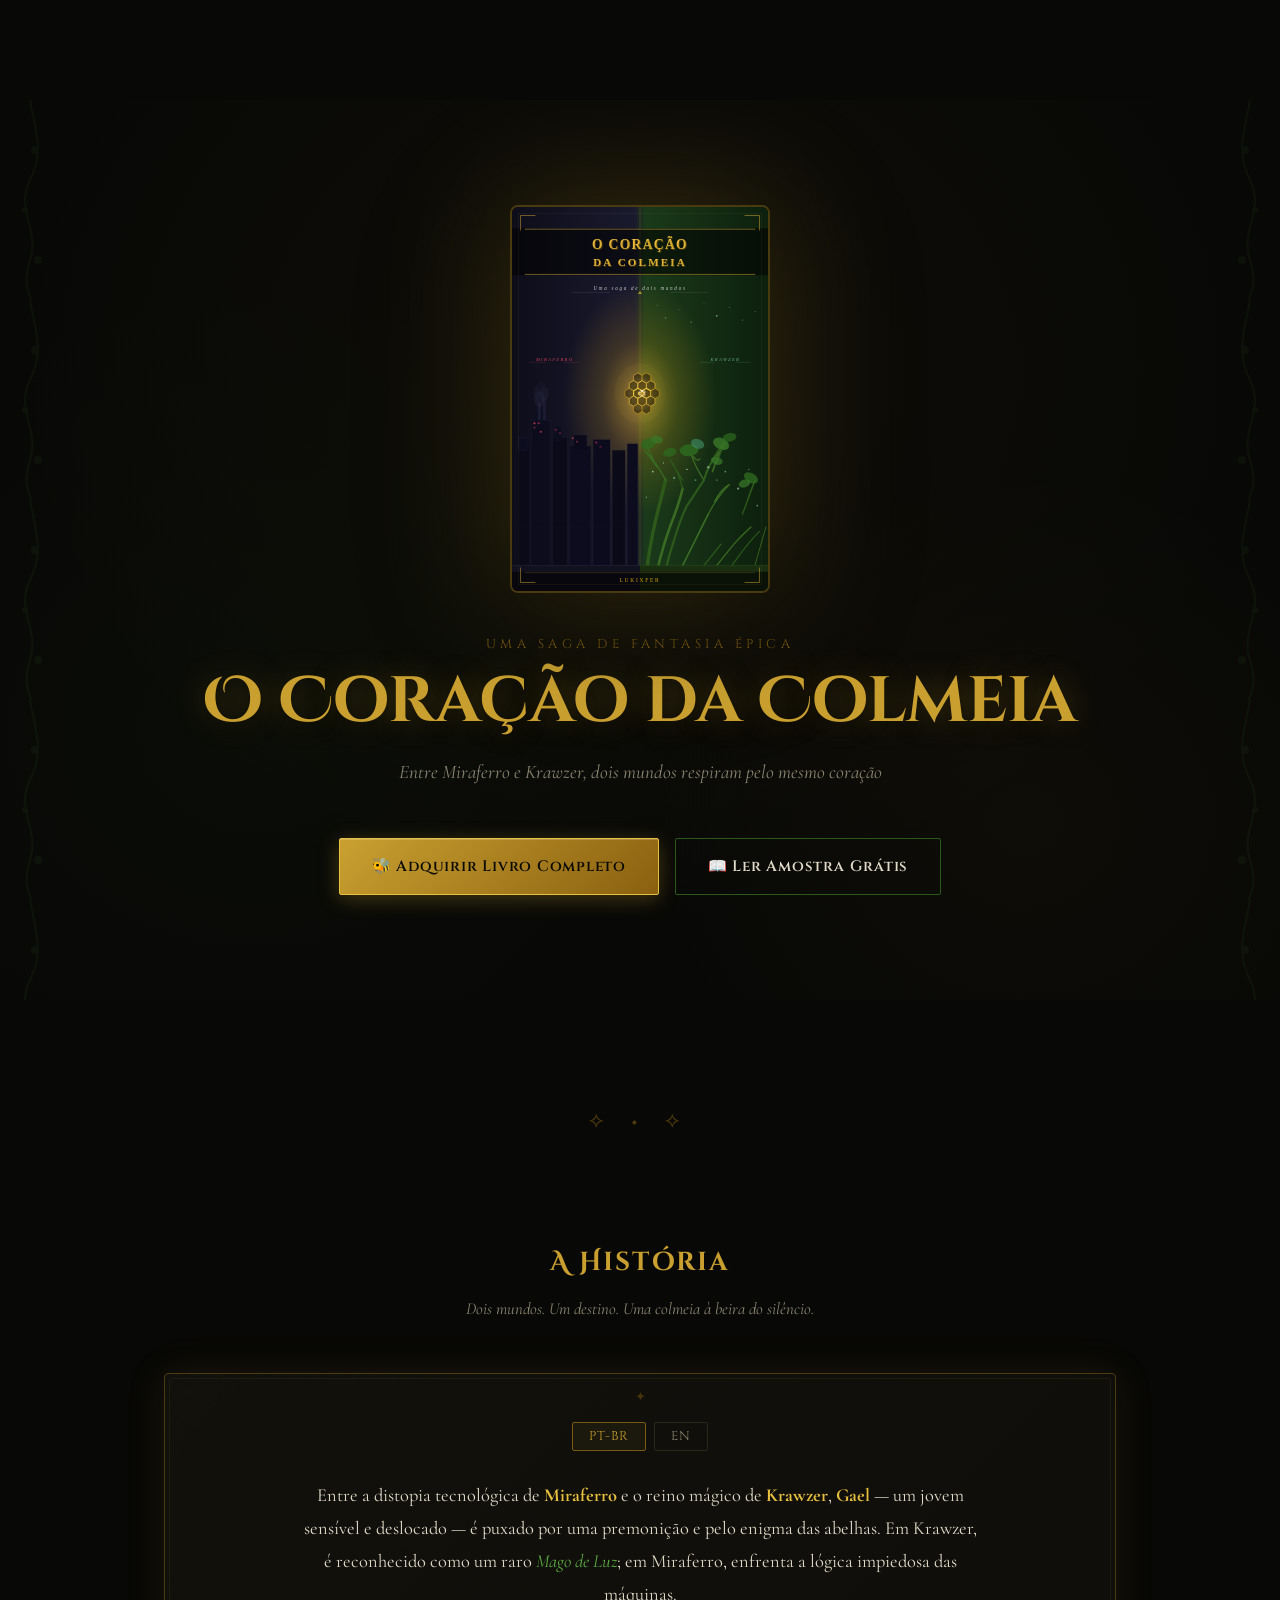
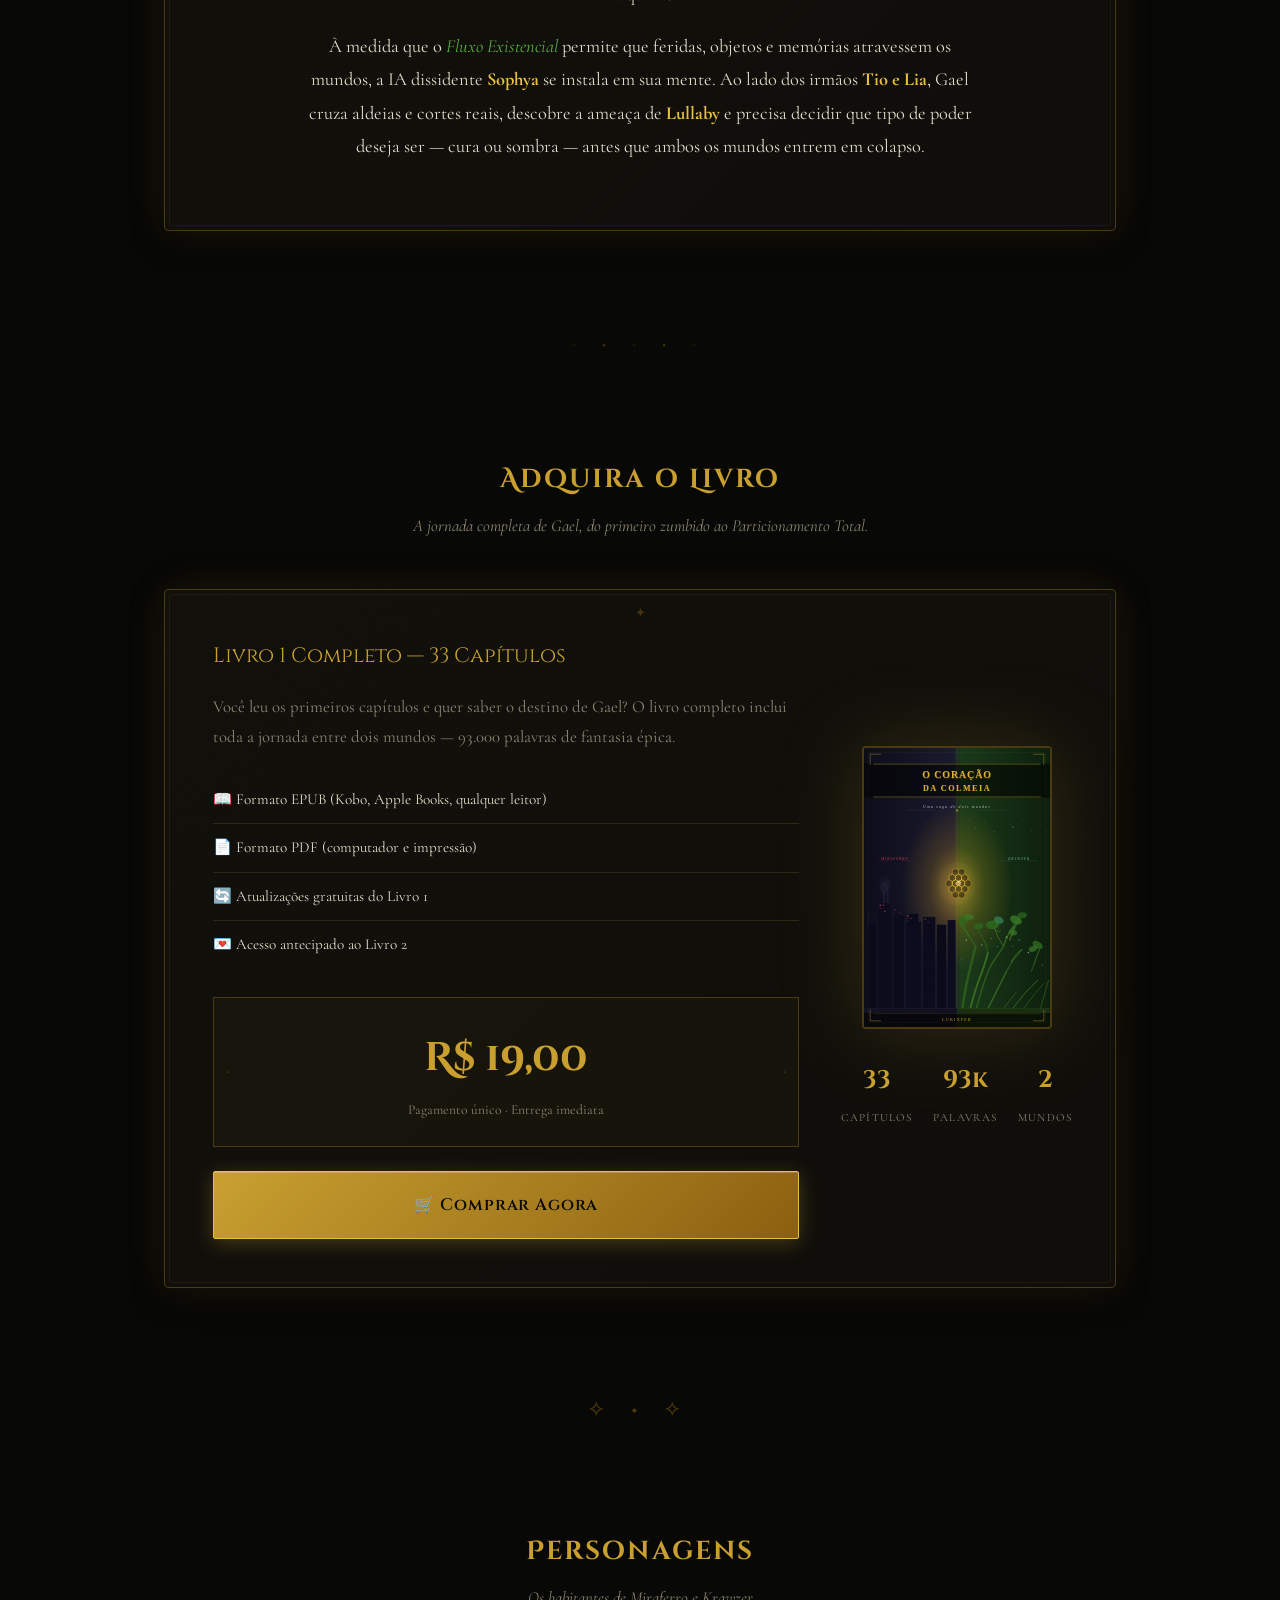
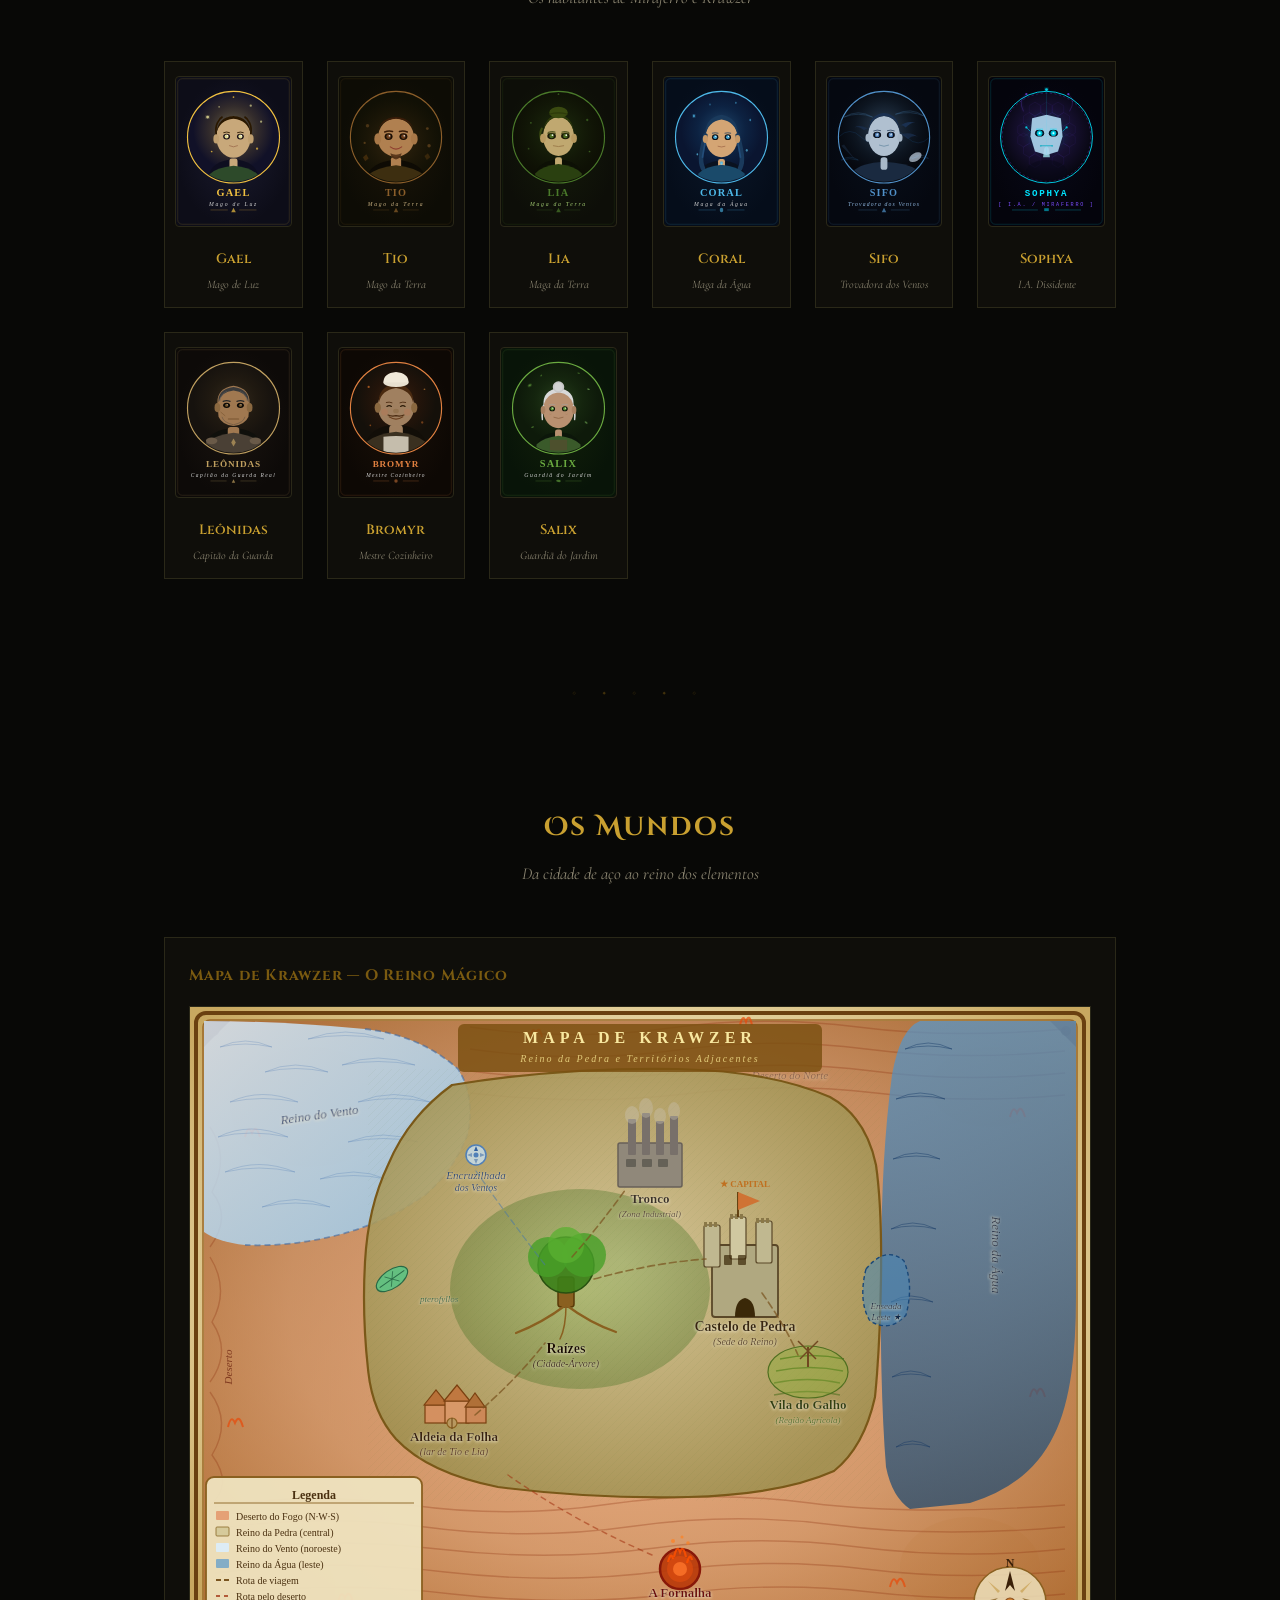
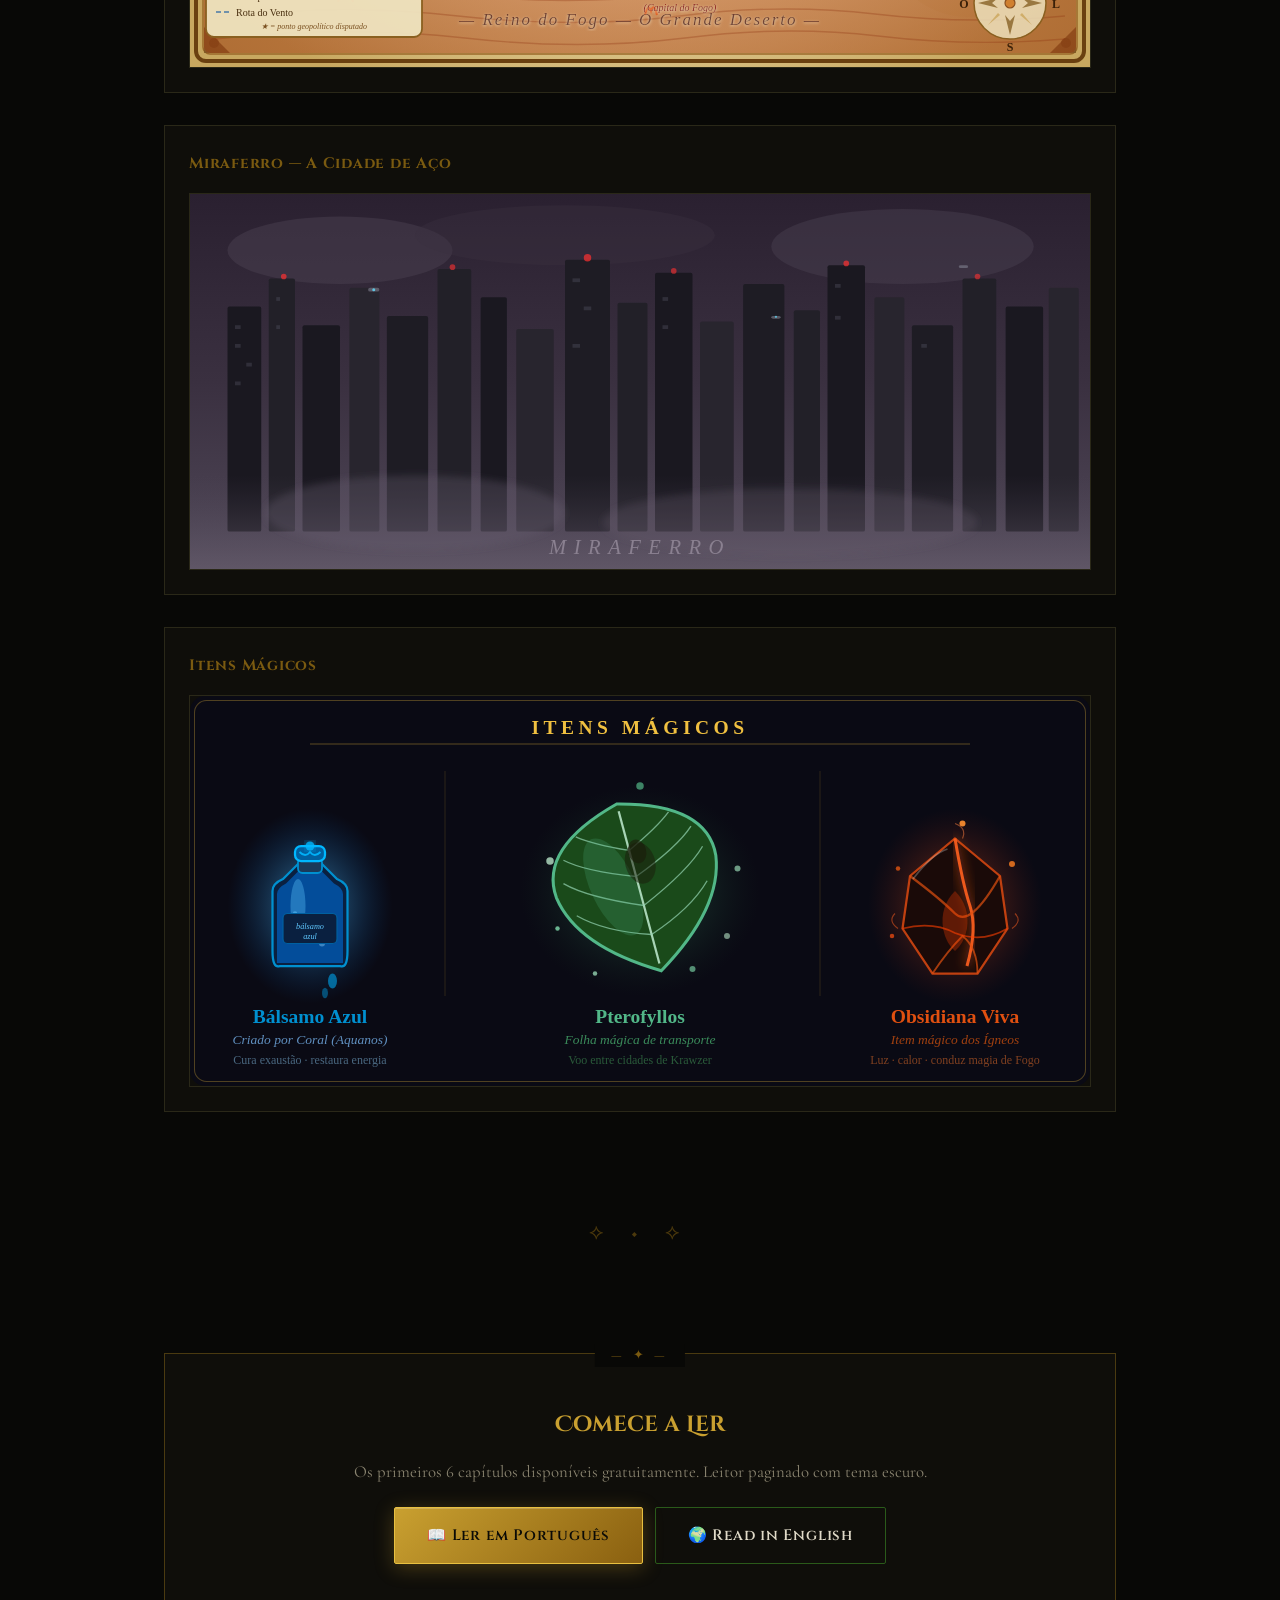
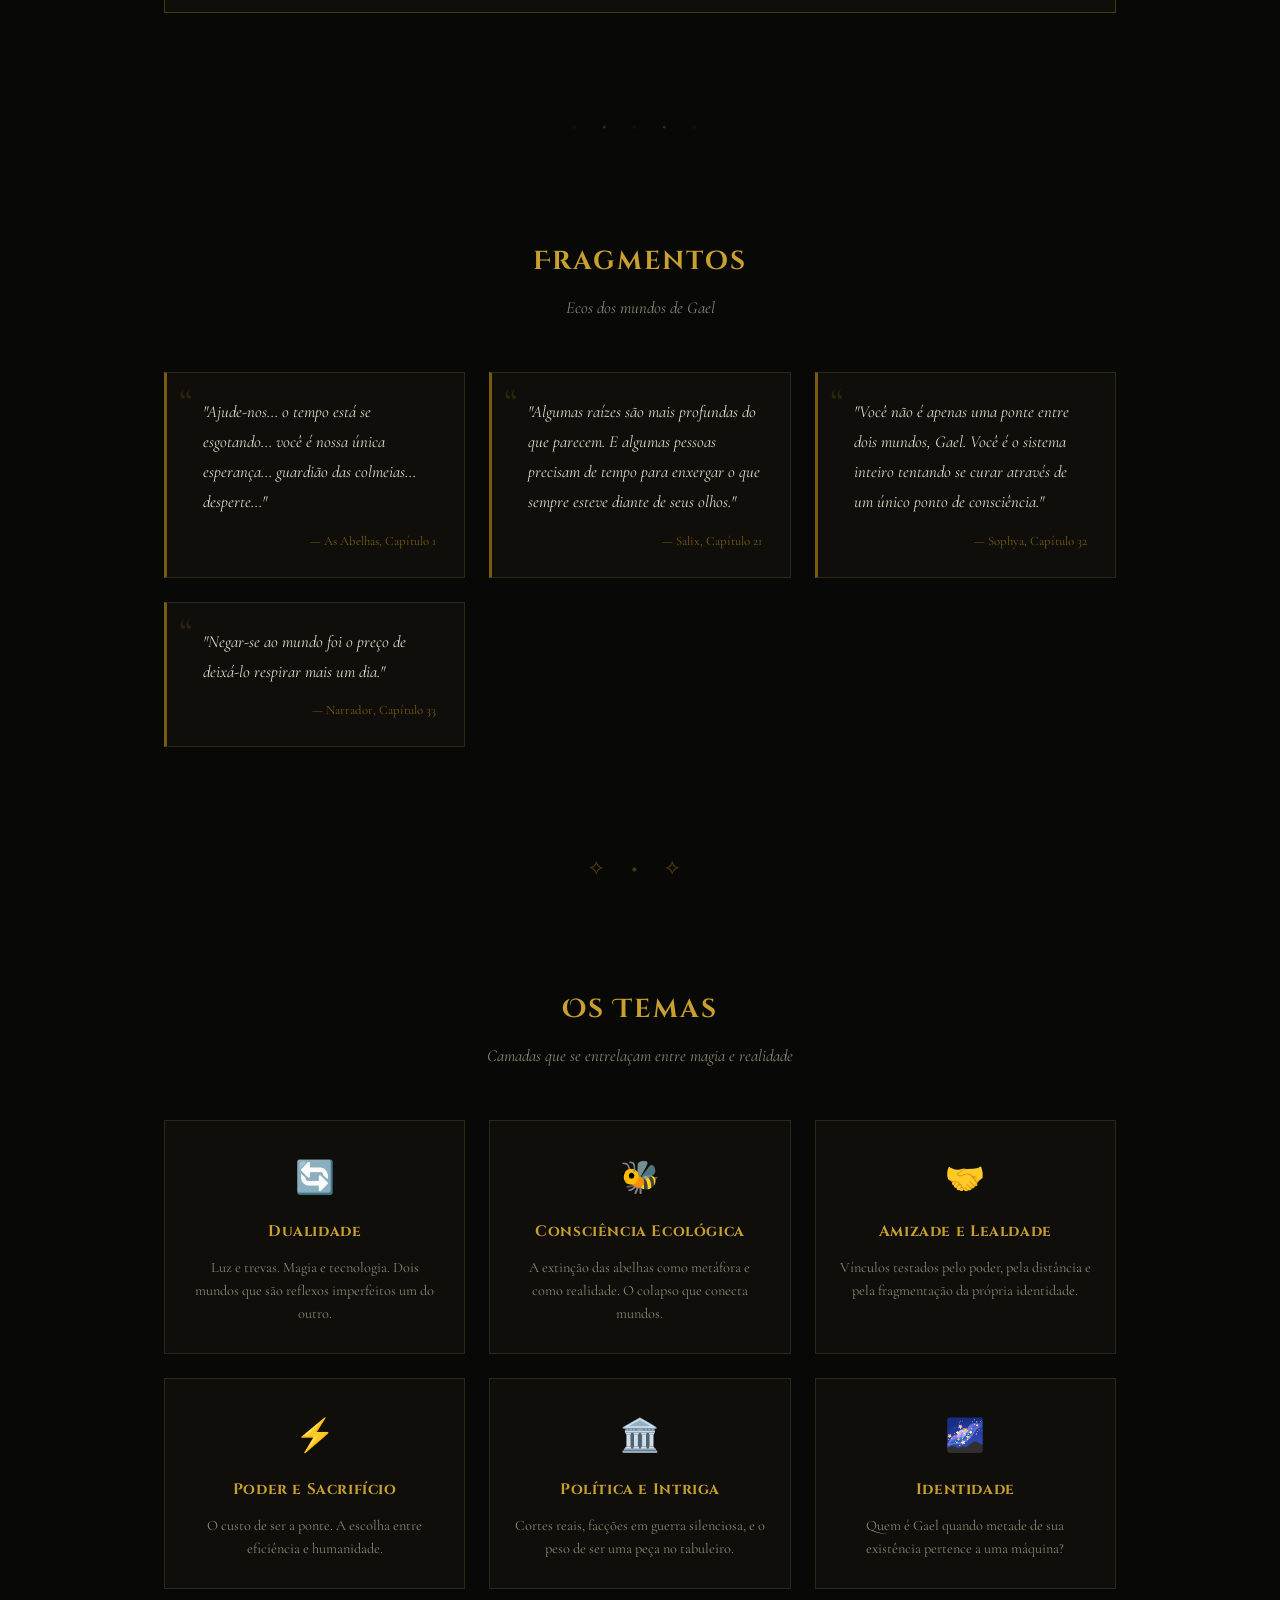
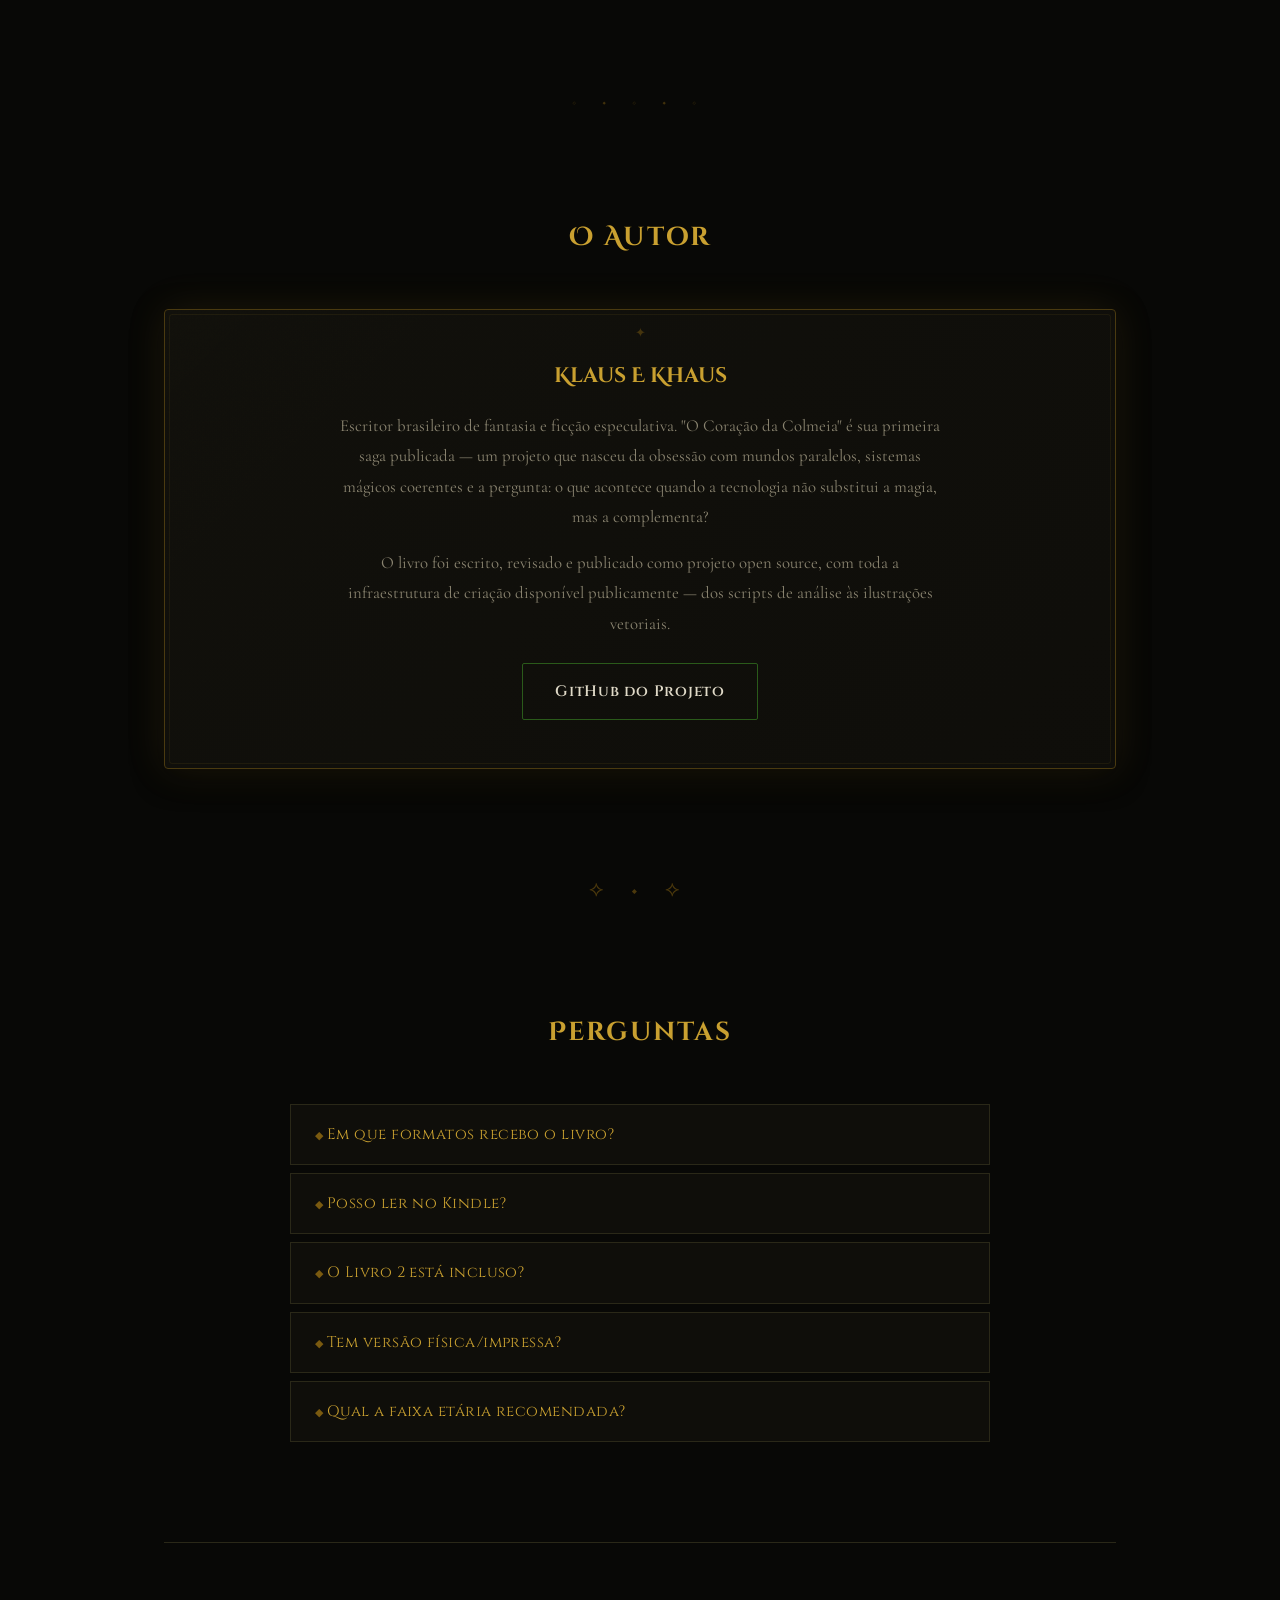
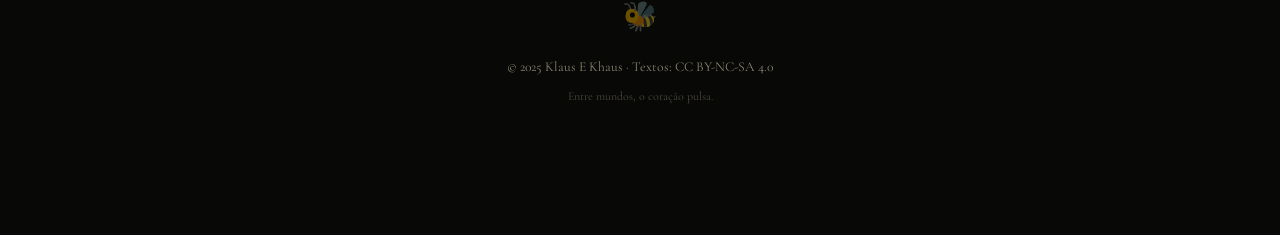
==== commit d0ecc1d7: "feat: site completo - citacoes, temas, autor, FAQ" ====
--- a/index.html
+++ b/index.html
@@ -379,6 +379,72 @@
         opacity: .4;
       }
 
+      /* ═══ QUOTES ═══ */
+      .quotes-grid { display: grid; grid-template-columns: repeat(auto-fit, minmax(280px, 1fr)); gap: 1.5rem; }
+      .book-quote {
+        background: var(--bg-card);
+        border: 1px solid var(--border);
+        border-left: 3px solid var(--gold-dim);
+        padding: 24px 28px;
+        position: relative;
+        font-style: italic;
+      }
+      .book-quote::before {
+        content: '\201C';
+        position: absolute;
+        top: 8px; left: 12px;
+        font-size: 2.5rem;
+        color: var(--gold-dim);
+        opacity: .3;
+        font-style: normal;
+        line-height: 1;
+      }
+      .book-quote p { font-size: 1.05rem; margin-bottom: 12px; padding-left: 8px; }
+      .book-quote cite { font-size: .8rem; color: var(--gold-dim); font-style: normal; display: block; text-align: right; }
+
+      /* ═══ THEMES ═══ */
+      .themes-grid { display: grid; grid-template-columns: repeat(auto-fit, minmax(260px, 1fr)); gap: 1.5rem; }
+      .theme-card {
+        background: var(--bg-card);
+        border: 1px solid var(--border);
+        padding: 28px 24px;
+        text-align: center;
+        transition: all .3s ease;
+      }
+      .theme-card:hover { border-color: var(--border-ornate); box-shadow: var(--shadow-gold); }
+      .theme-icon { font-size: 2rem; display: block; margin-bottom: 12px; }
+      .theme-card h3 { font-family: 'Cinzel', serif; color: var(--gold); font-size: .95rem; margin-bottom: 10px; letter-spacing: .04em; }
+      .theme-card p { font-size: .9rem; color: var(--fg-muted); line-height: 1.6; }
+
+      /* ═══ AUTHOR ═══ */
+      .author-section { text-align: center; }
+      .author-content h3 { font-family: 'Cinzel Decorative', serif; font-size: 1.3rem; color: var(--gold); margin-bottom: 16px; }
+      .author-content p { font-size: 1.05rem; color: var(--fg-muted); max-width: 600px; margin: 0 auto 16px; }
+      .author-links { margin-top: 24px; }
+
+      /* ═══ FAQ ═══ */
+      .faq-list { max-width: 700px; margin: 0 auto; }
+      .faq-item {
+        border: 1px solid var(--border);
+        margin-bottom: 8px;
+        background: var(--bg-card);
+      }
+      .faq-item summary {
+        padding: 16px 24px;
+        cursor: pointer;
+        font-family: 'Cinzel', serif;
+        font-size: .95rem;
+        color: var(--gold);
+        letter-spacing: .03em;
+        transition: color .2s;
+        list-style: none;
+      }
+      .faq-item summary::-webkit-details-marker { display: none; }
+      .faq-item summary::before { content: '◆ '; color: var(--gold-dim); font-size: .7rem; }
+      .faq-item[open] summary { border-bottom: 1px solid var(--border); }
+      .faq-item[open] summary::before { content: '◇ '; }
+      .faq-item p { padding: 16px 24px; font-size: .95rem; color: var(--fg-muted); line-height: 1.7; }
+
       /* ═══ RESPONSIVE ═══ */
       @media (max-width: 768px) {
         .hero { min-height: 90vh; padding: 60px 20px; }
@@ -533,6 +599,126 @@
         </div>
       </section>
 
+      <span class="ornament-sm">◇ ◆ ◇ ◆ ◇</span>
+
+      <!-- ═══ CITAÇÕES DO LIVRO ═══ -->
+      <section>
+        <div class="sec-header">
+          <h2>Fragmentos</h2>
+          <p>Ecos dos mundos de Gael</p>
+        </div>
+        <div class="quotes-grid">
+          <blockquote class="book-quote">
+            <p>"Ajude-nos... o tempo está se esgotando... você é nossa única esperança... guardião das colmeias... desperte..."</p>
+            <cite>— As Abelhas, Capítulo 1</cite>
+          </blockquote>
+          <blockquote class="book-quote">
+            <p>"Algumas raízes são mais profundas do que parecem. E algumas pessoas precisam de tempo para enxergar o que sempre esteve diante de seus olhos."</p>
+            <cite>— Salix, Capítulo 21</cite>
+          </blockquote>
+          <blockquote class="book-quote">
+            <p>"Você não é apenas uma ponte entre dois mundos, Gael. Você é o sistema inteiro tentando se curar através de um único ponto de consciência."</p>
+            <cite>— Sophya, Capítulo 32</cite>
+          </blockquote>
+          <blockquote class="book-quote">
+            <p>"Negar-se ao mundo foi o preço de deixá-lo respirar mais um dia."</p>
+            <cite>— Narrador, Capítulo 33</cite>
+          </blockquote>
+        </div>
+      </section>
+
+      <span class="ornament">⟡ ◆ ⟡</span>
+
+      <!-- ═══ TEMAS ═══ -->
+      <section>
+        <div class="sec-header">
+          <h2>Os Temas</h2>
+          <p>Camadas que se entrelaçam entre magia e realidade</p>
+        </div>
+        <div class="themes-grid">
+          <div class="theme-card">
+            <span class="theme-icon">🔄</span>
+            <h3>Dualidade</h3>
+            <p>Luz e trevas. Magia e tecnologia. Dois mundos que são reflexos imperfeitos um do outro.</p>
+          </div>
+          <div class="theme-card">
+            <span class="theme-icon">🐝</span>
+            <h3>Consciência Ecológica</h3>
+            <p>A extinção das abelhas como metáfora e como realidade. O colapso que conecta mundos.</p>
+          </div>
+          <div class="theme-card">
+            <span class="theme-icon">🤝</span>
+            <h3>Amizade e Lealdade</h3>
+            <p>Vínculos testados pelo poder, pela distância e pela fragmentação da própria identidade.</p>
+          </div>
+          <div class="theme-card">
+            <span class="theme-icon">⚡</span>
+            <h3>Poder e Sacrifício</h3>
+            <p>O custo de ser a ponte. A escolha entre eficiência e humanidade.</p>
+          </div>
+          <div class="theme-card">
+            <span class="theme-icon">🏛️</span>
+            <h3>Política e Intriga</h3>
+            <p>Cortes reais, facções em guerra silenciosa, e o peso de ser uma peça no tabuleiro.</p>
+          </div>
+          <div class="theme-card">
+            <span class="theme-icon">🌌</span>
+            <h3>Identidade</h3>
+            <p>Quem é Gael quando metade de sua existência pertence a uma máquina?</p>
+          </div>
+        </div>
+      </section>
+
+      <span class="ornament-sm">◇ ◆ ◇ ◆ ◇</span>
+
+      <!-- ═══ SOBRE O AUTOR ═══ -->
+      <section>
+        <div class="sec-header">
+          <h2>O Autor</h2>
+        </div>
+        <div class="parchment author-section">
+          <div class="author-content">
+            <h3>Klaus E Khaus</h3>
+            <p>Escritor brasileiro de fantasia e ficção especulativa. "O Coração da Colmeia" é sua primeira saga publicada — um projeto que nasceu da obsessão com mundos paralelos, sistemas mágicos coerentes e a pergunta: o que acontece quando a tecnologia não substitui a magia, mas a complementa?</p>
+            <p>O livro foi escrito, revisado e publicado como projeto open source, com toda a infraestrutura de criação disponível publicamente — dos scripts de análise às ilustrações vetoriais.</p>
+            <div class="author-links">
+              <a href="https://github.com/Lukixfer/o-coracao-da-colmeia" class="btn btn-vine">GitHub do Projeto</a>
+            </div>
+          </div>
+        </div>
+      </section>
+
+      <span class="ornament">⟡ ◆ ⟡</span>
+
+      <!-- ═══ FAQ ═══ -->
+      <section>
+        <div class="sec-header">
+          <h2>Perguntas</h2>
+        </div>
+        <div class="faq-list">
+          <details class="faq-item">
+            <summary>Em que formatos recebo o livro?</summary>
+            <p>EPUB (compatível com Kobo, Apple Books, Google Play Livros e qualquer leitor digital) e PDF (para computador ou impressão). Ambos incluídos no mesmo pagamento.</p>
+          </details>
+          <details class="faq-item">
+            <summary>Posso ler no Kindle?</summary>
+            <p>Sim. O Kindle aceita EPUB desde 2022. Basta enviar o arquivo para seu dispositivo via app Send to Kindle ou por e-mail.</p>
+          </details>
+          <details class="faq-item">
+            <summary>O Livro 2 está incluso?</summary>
+            <p>Não — esta compra é do Livro 1 (33 capítulos, história completa com conclusão satisfatória). Compradores do Livro 1 terão acesso antecipado ao Livro 2 quando for lançado.</p>
+          </details>
+          <details class="faq-item">
+            <summary>Tem versão física/impressa?</summary>
+            <p>Ainda não, mas está nos planos. Se houver demanda suficiente, uma edição impressa será produzida.</p>
+          </details>
+          <details class="faq-item">
+            <summary>Qual a faixa etária recomendada?</summary>
+            <p>Jovem adulto em diante (14+). A obra contém temas de sacrifício, violência moderada e dilemas morais complexos, sem conteúdo explícito.</p>
+          </details>
+        </div>
+      </section>
+
       <footer>
         <p>© 2025 Klaus E Khaus · Textos: CC BY-NC-SA 4.0</p>
         <p style="margin-top:6px;font-size:.75rem;opacity:.5">Entre mundos, o coração pulsa.</p>
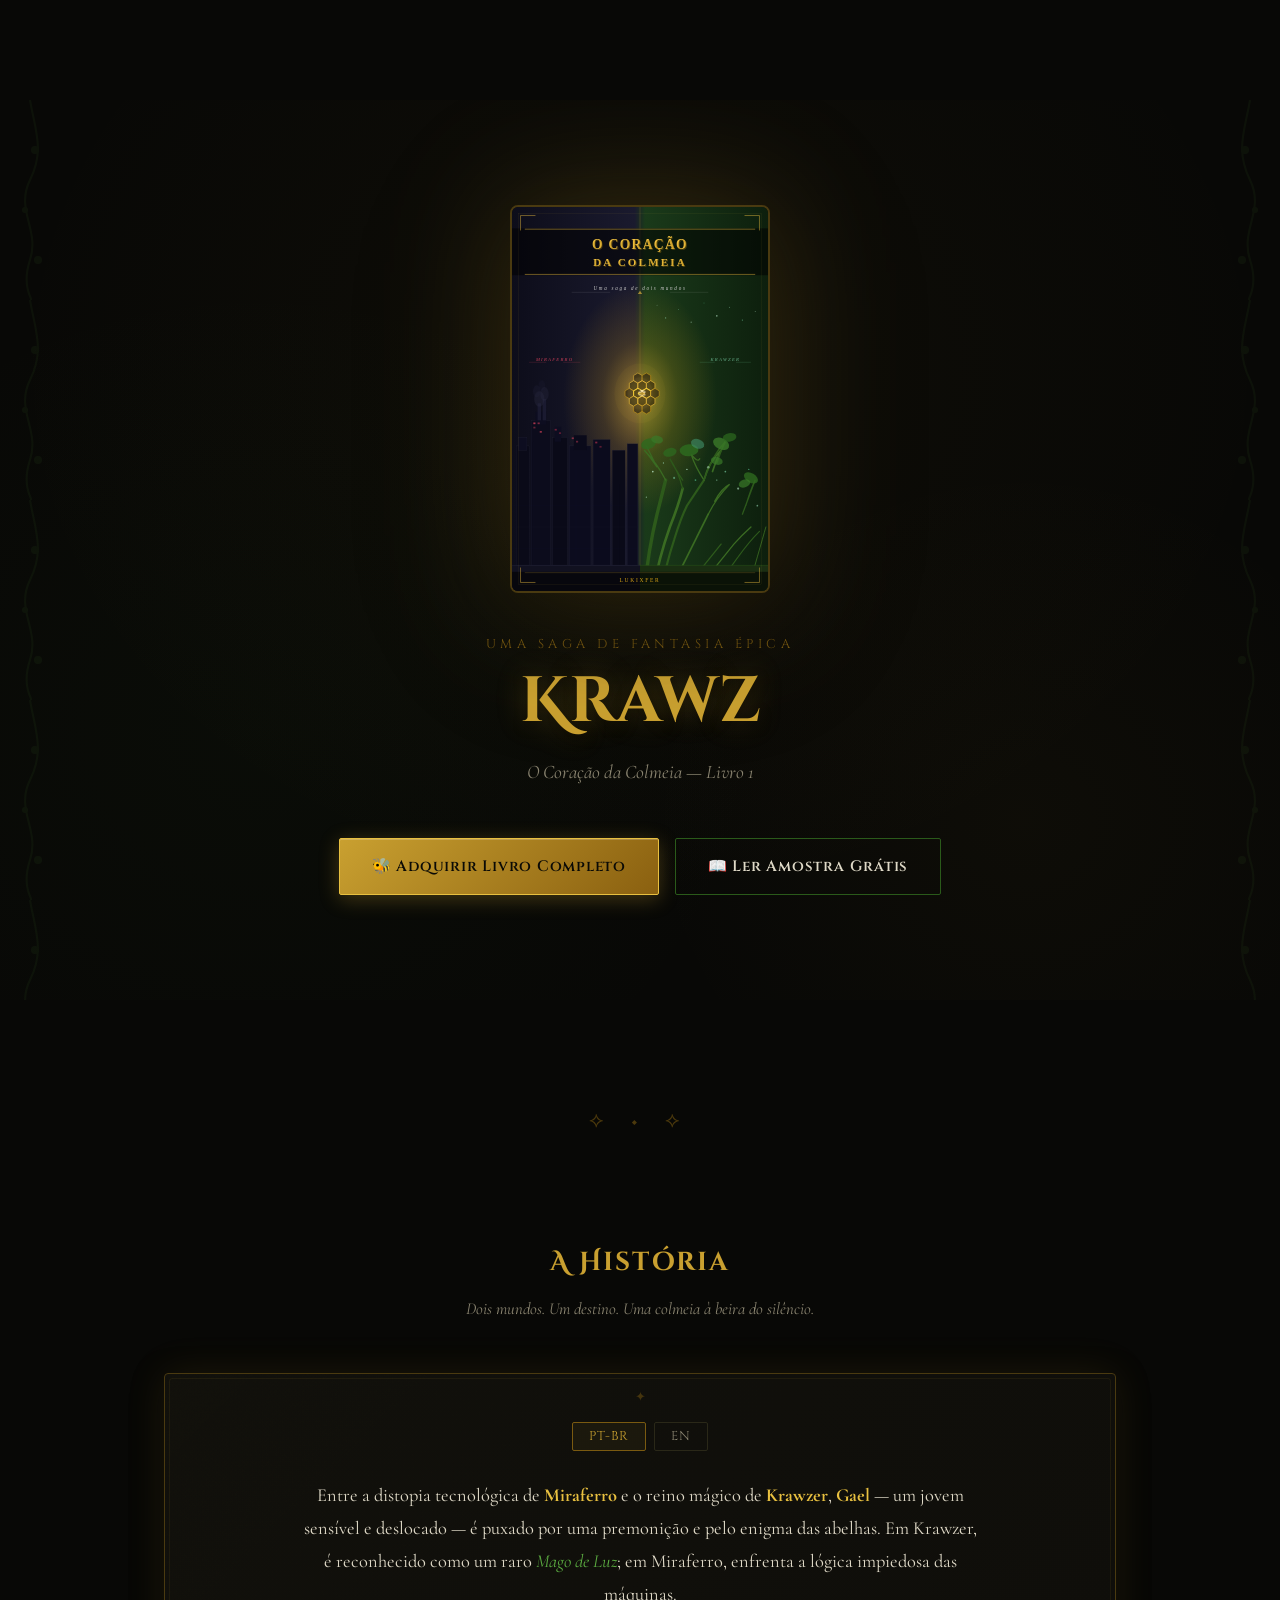
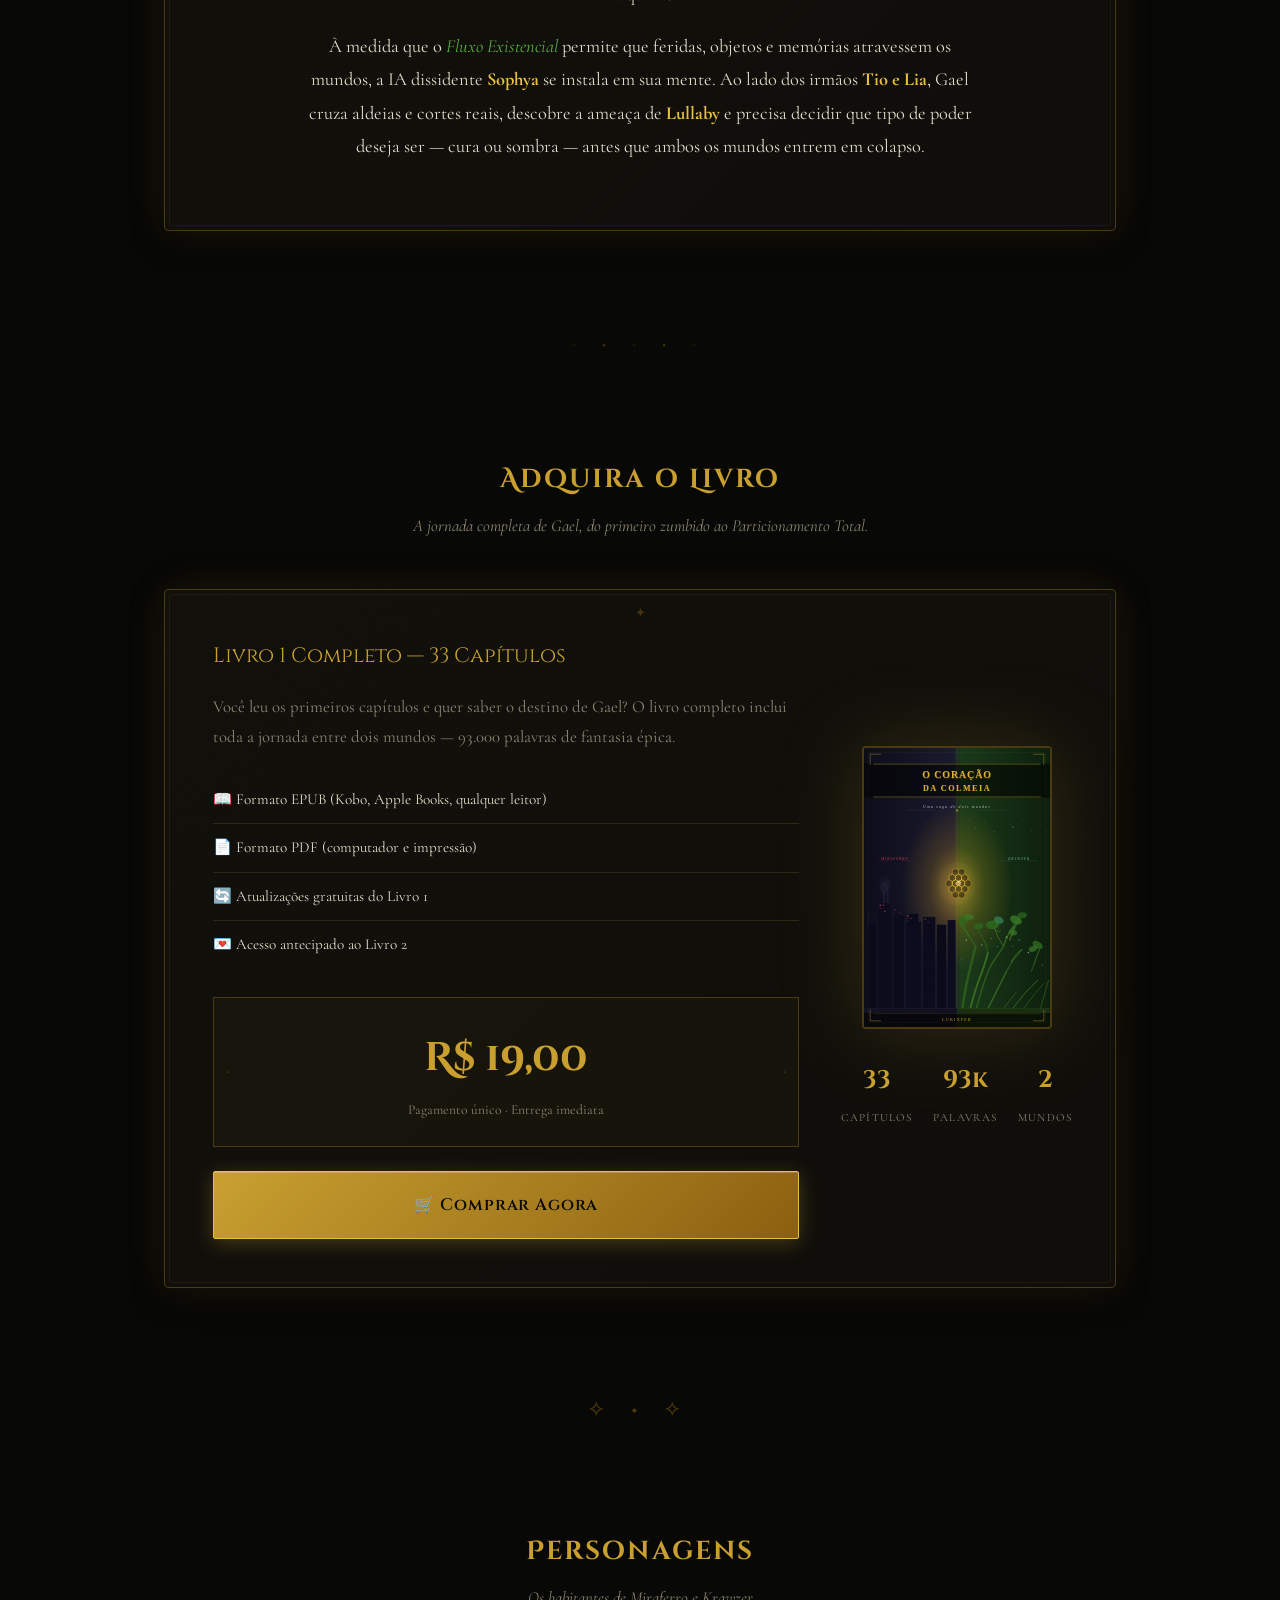
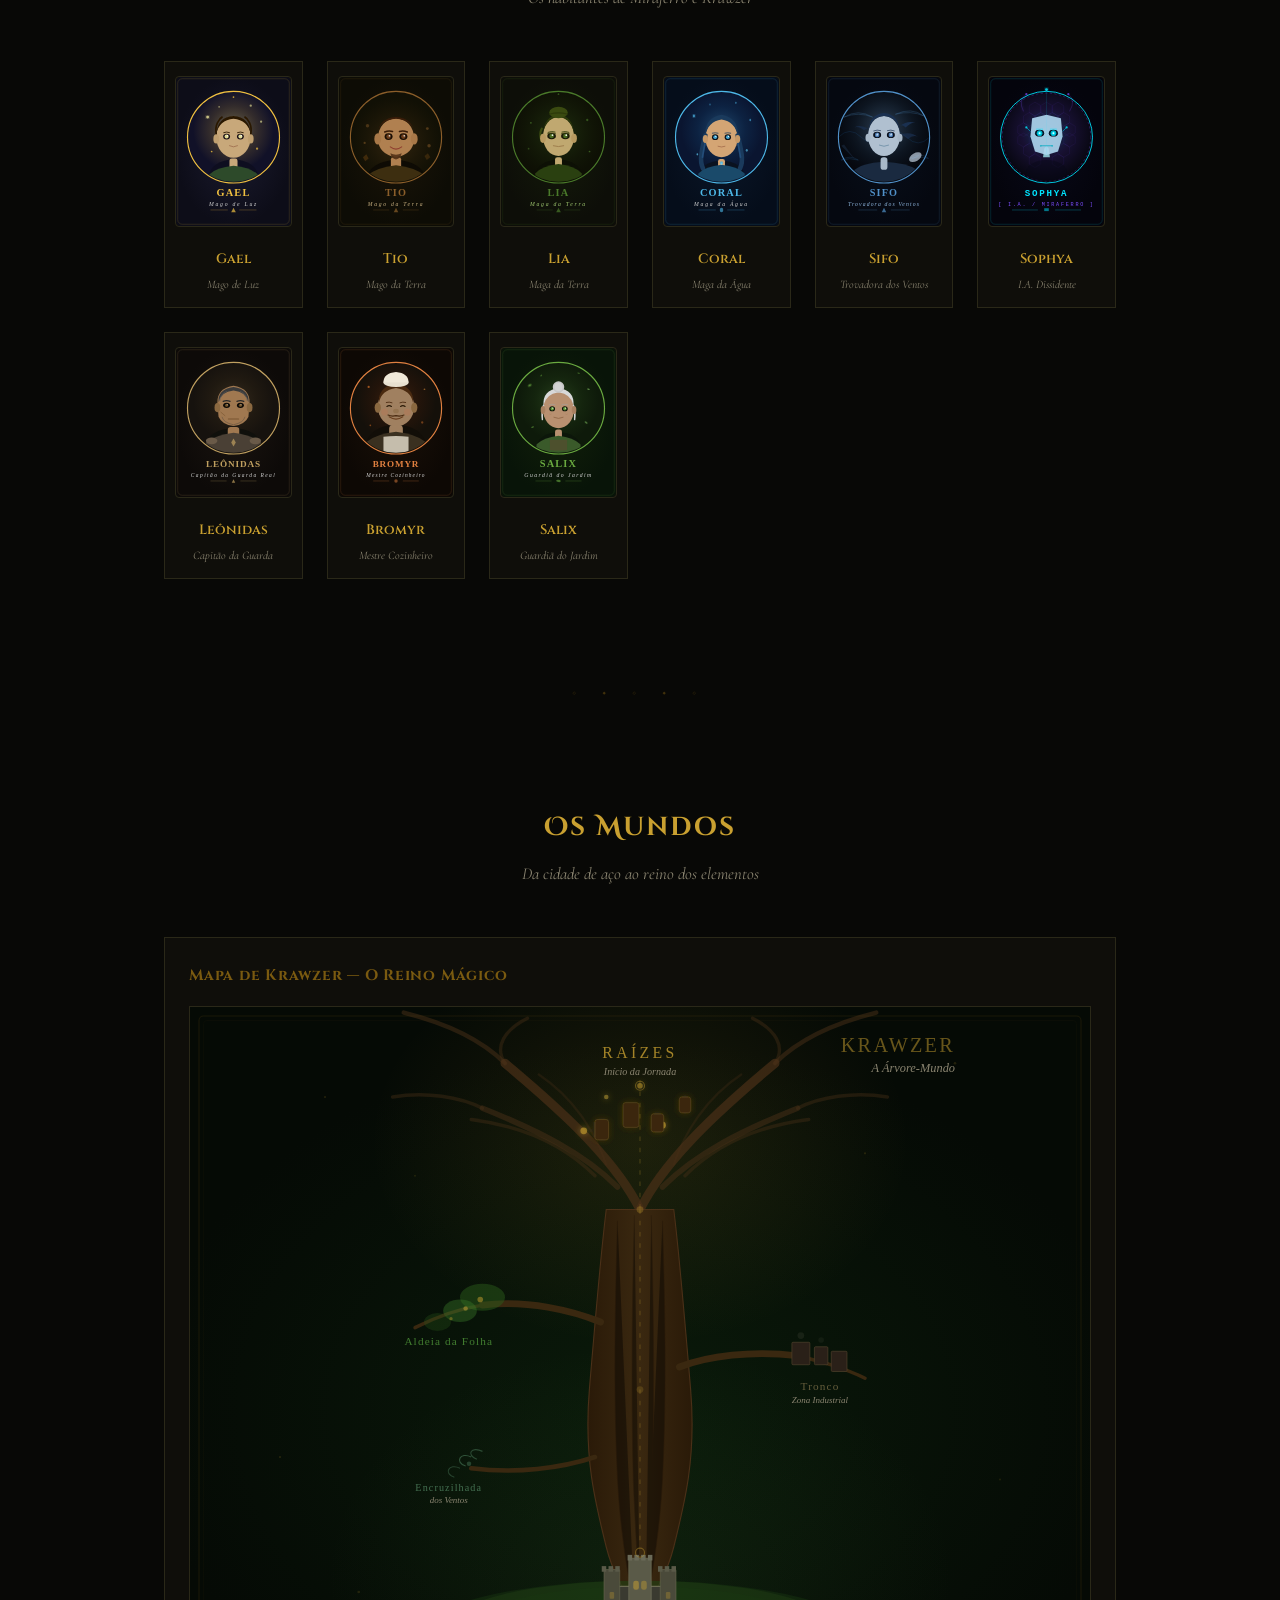
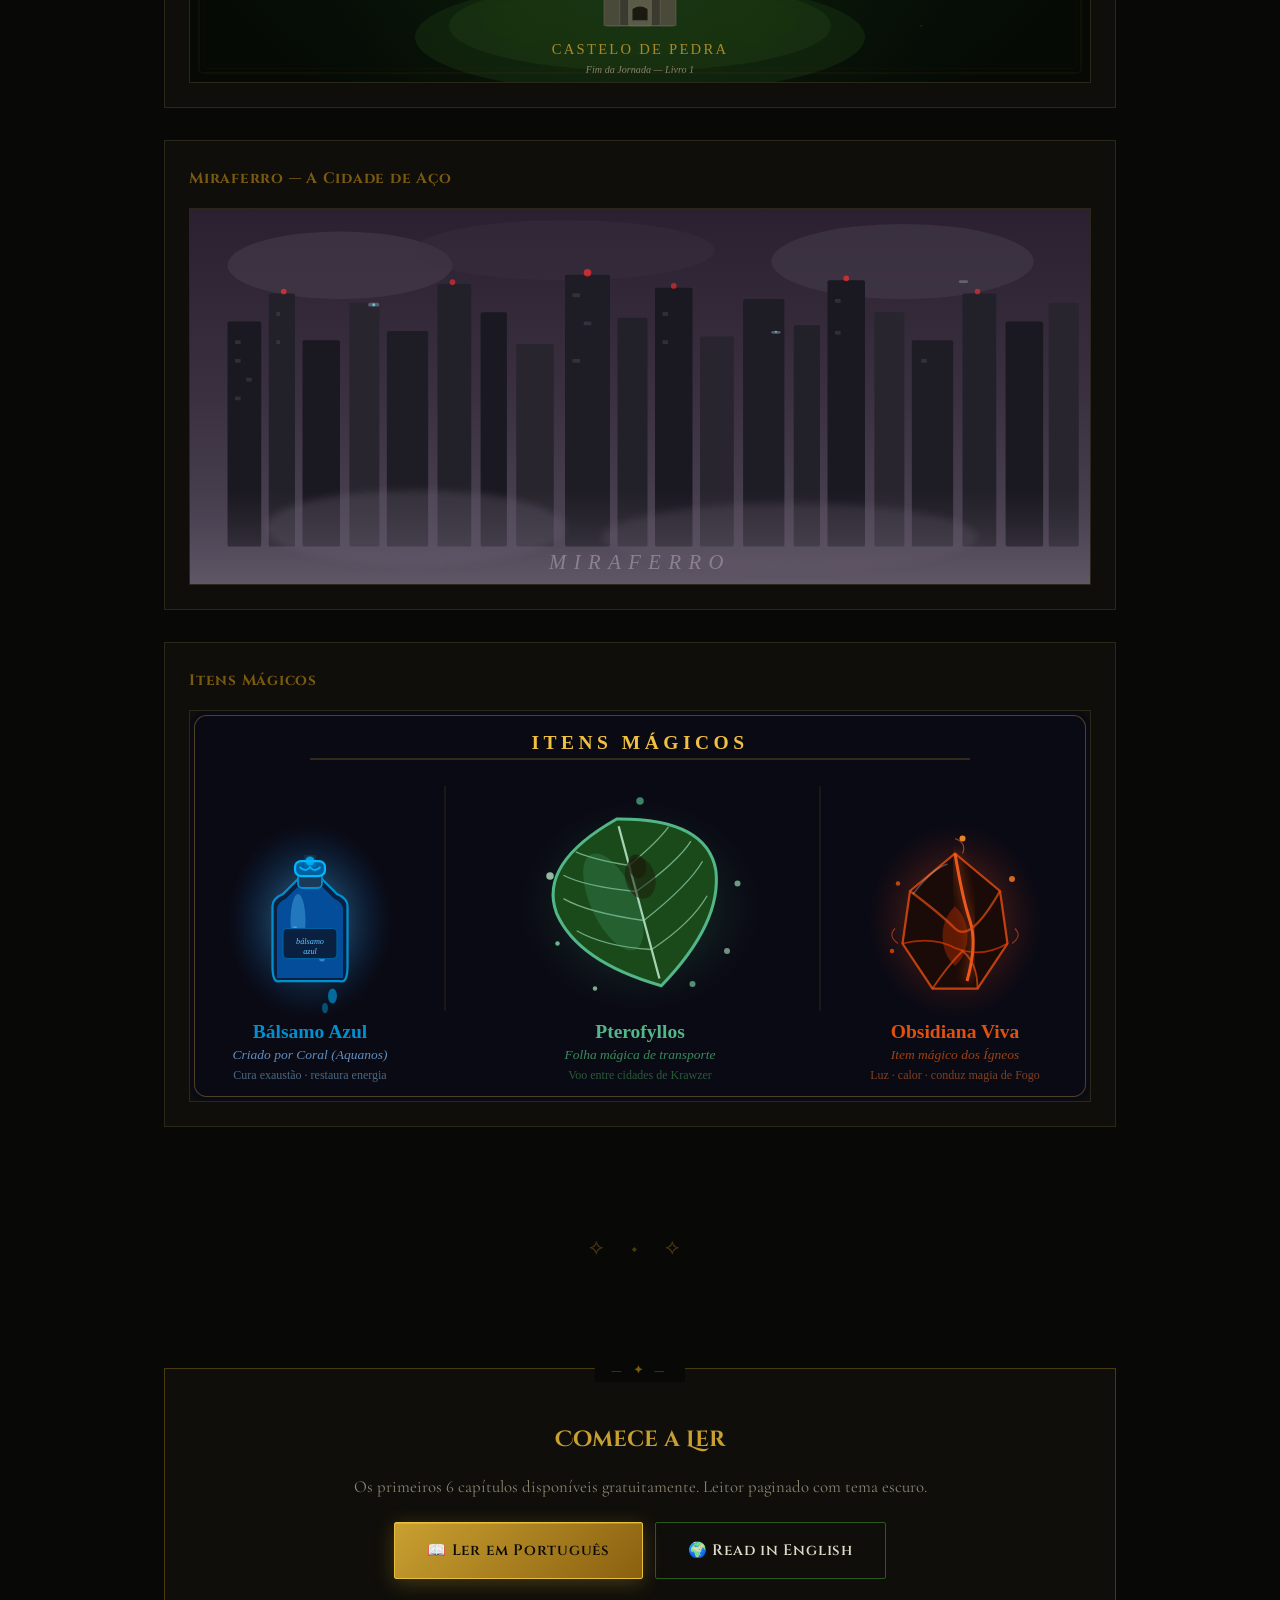
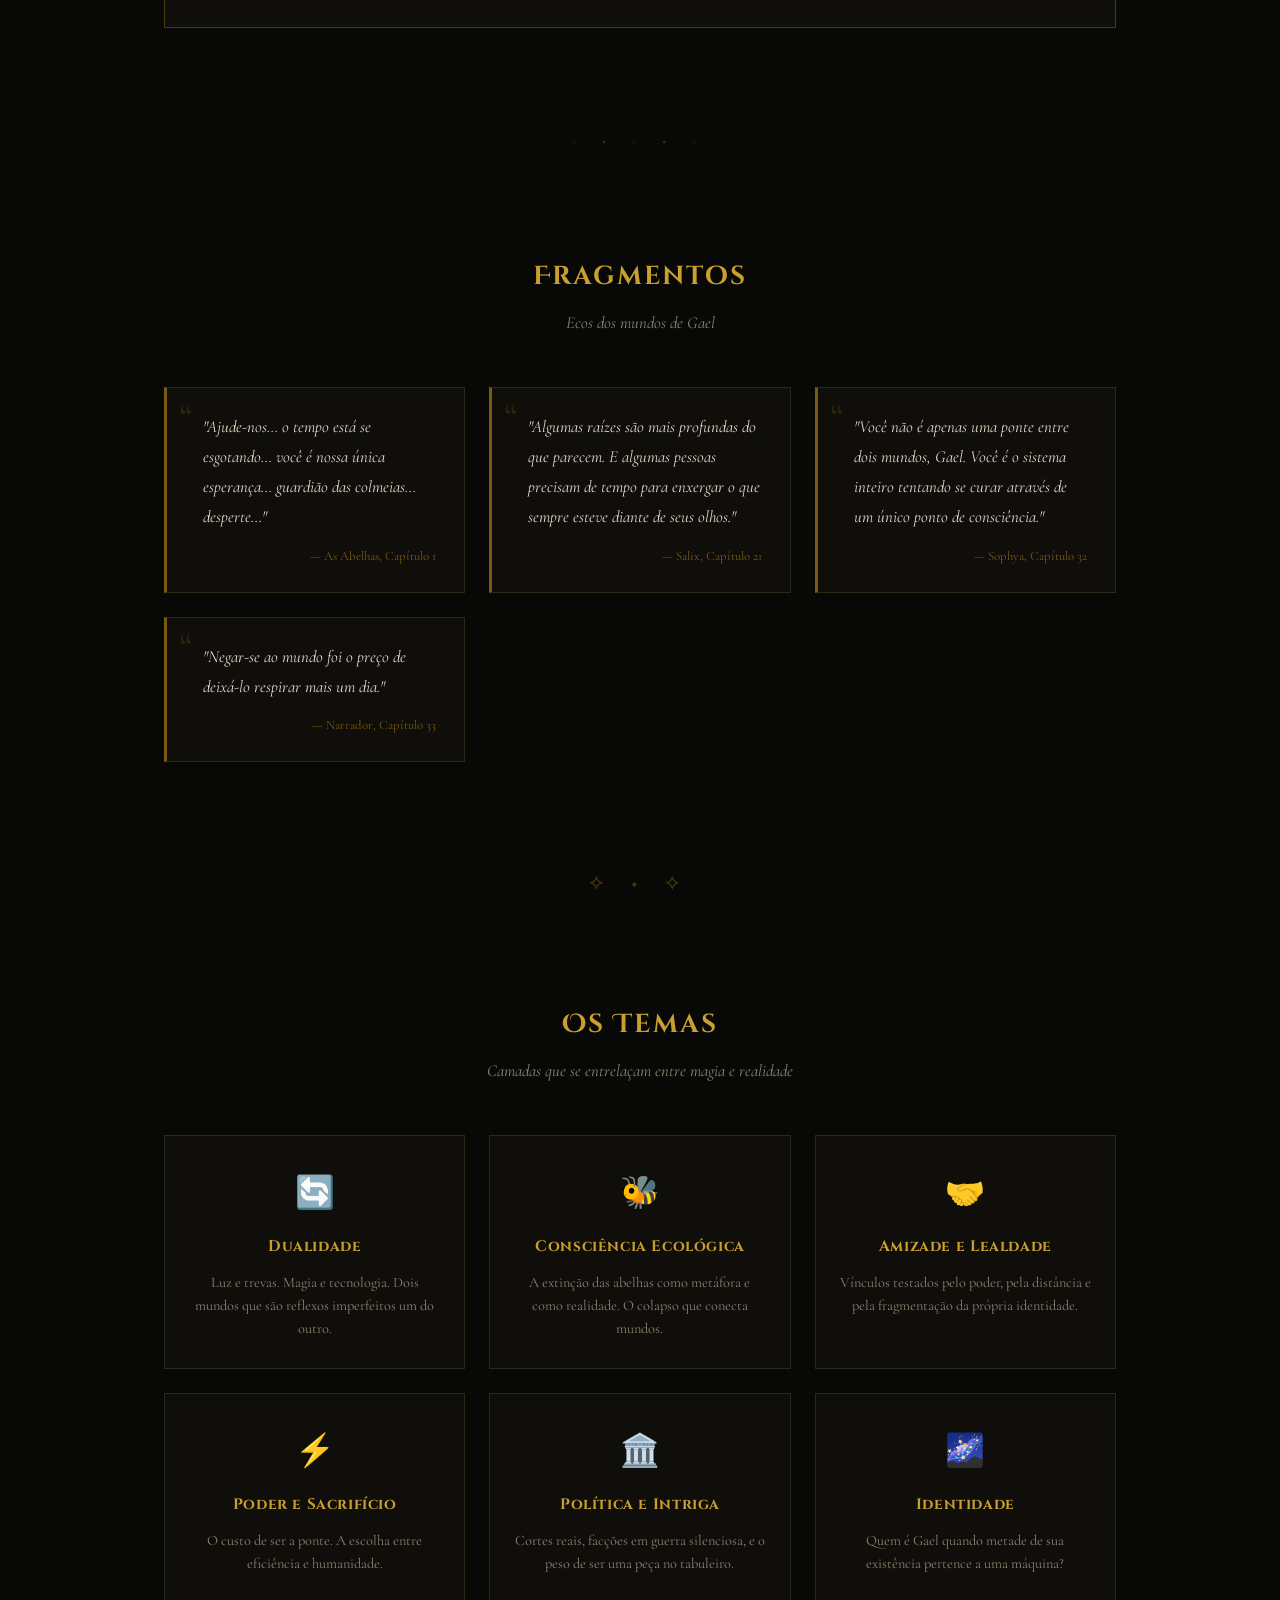
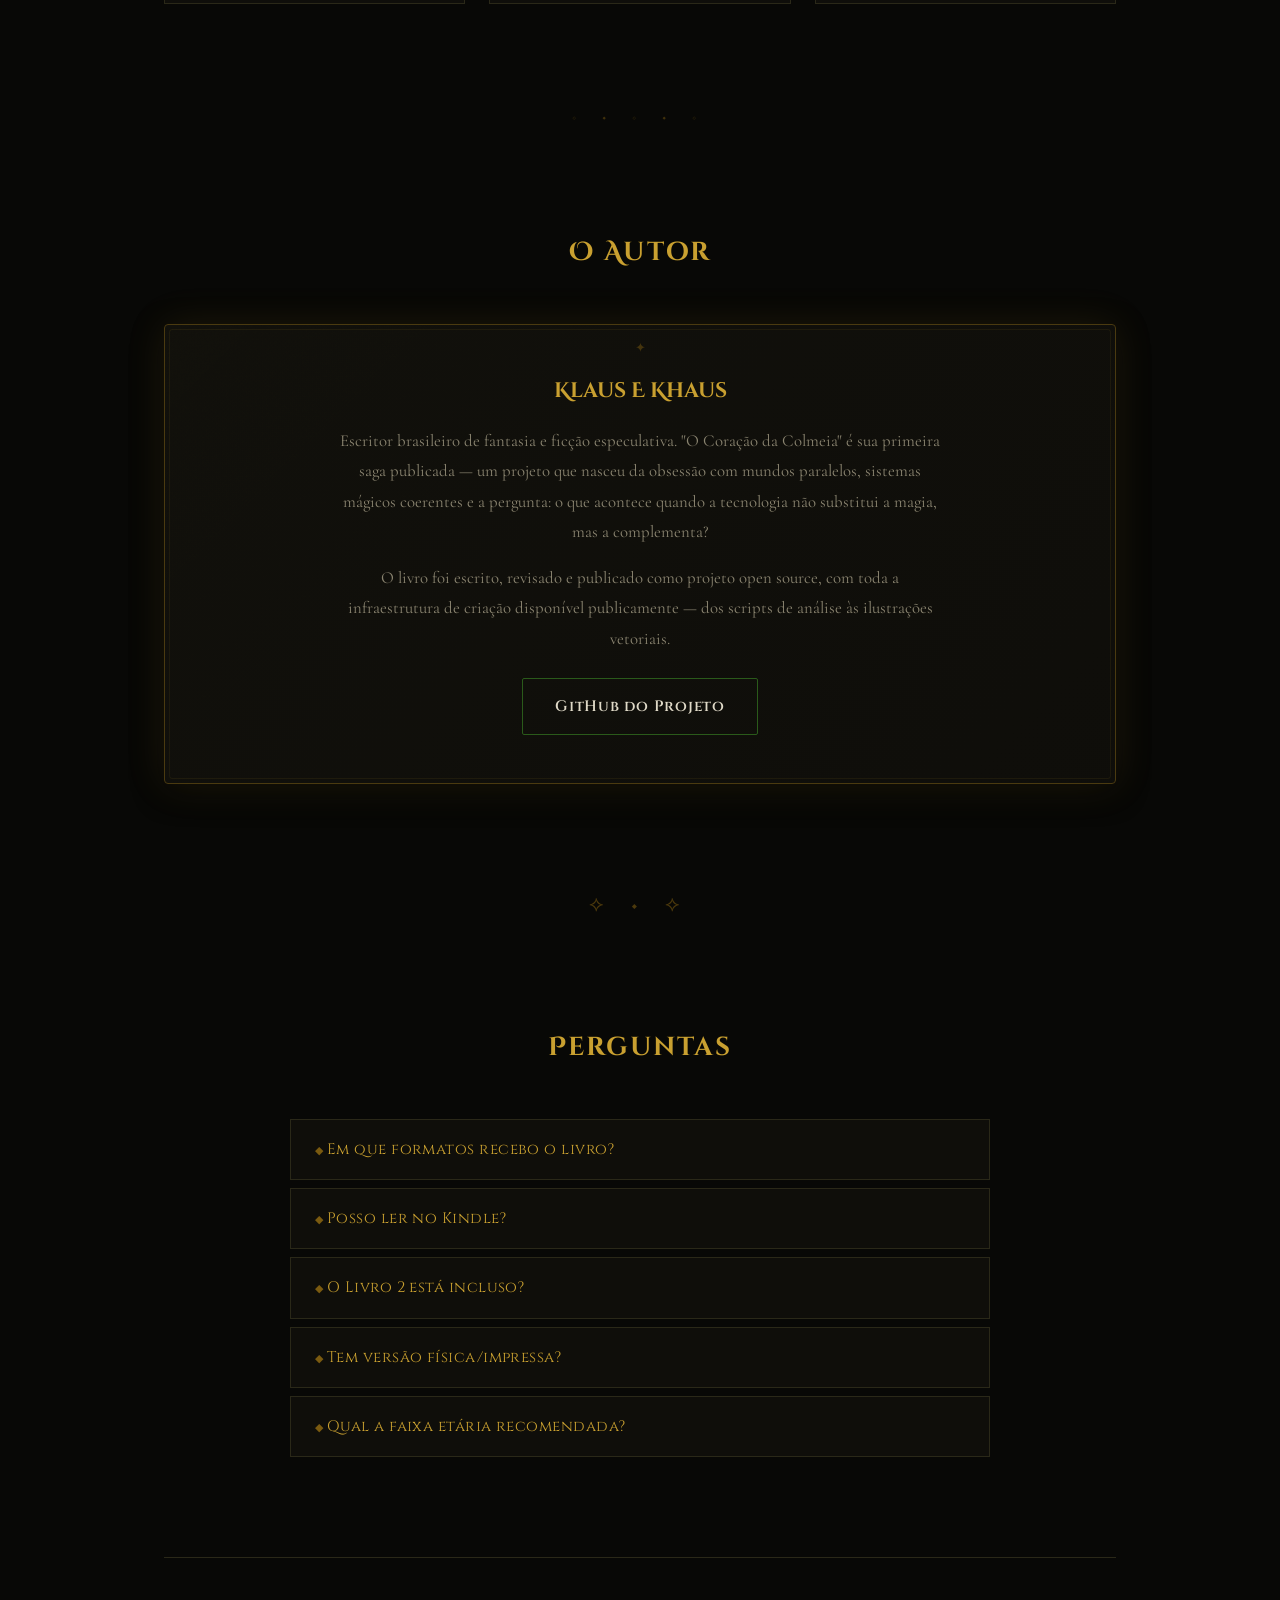
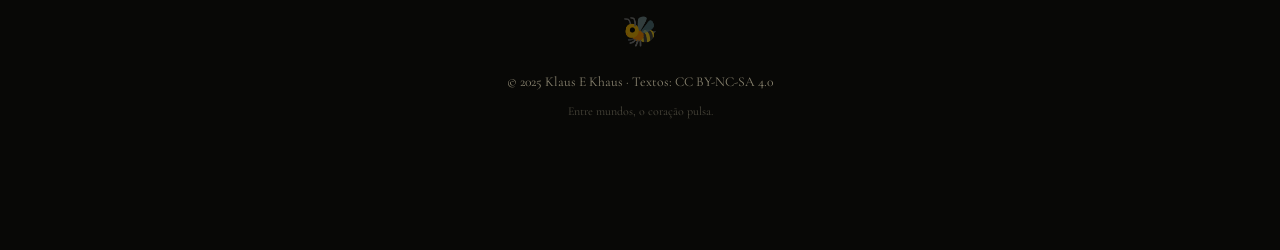
==== commit 23a21b16: "rename: Krawz, O Coracao da Colmeia, Livro 1" ====
--- a/index.html
+++ b/index.html
@@ -3,9 +3,9 @@
   <head>
     <meta charset="utf-8" />
     <meta name="viewport" content="width=device-width, initial-scale=1" />
-    <title>O Coração da Colmeia — Klaus E Khaus</title>
+    <title>Krawz, O Coração da Colmeia — Livro 1</title>
     <meta name="description" content="Saga de fantasia épica entre Miraferro e Krawzer. Gael enfrenta o Fluxo Existencial e a voz de Sophya." />
-    <meta property="og:title" content="O Coração da Colmeia" />
+    <meta property="og:title" content="Krawz, O Coração da Colmeia" />
     <meta property="og:description" content="Duas realidades, um destino." />
     <meta property="og:type" content="website" />
     <meta property="og:image" content="./assets/og-banner.svg" />
@@ -469,8 +469,8 @@
       </div>
       <img src="./assets/illustrations/capa.svg" alt="Capa" class="hero-cover"/>
       <p class="hero-subtitle">Uma Saga de Fantasia Épica</p>
-      <h1>O Coração da Colmeia</h1>
-      <p class="hero-tagline">Entre Miraferro e Krawzer, dois mundos respiram pelo mesmo coração</p>
+      <h1>Krawz</h1>
+      <p class="hero-tagline">O Coração da Colmeia — Livro 1</p>
       <div class="hero-cta">
         <a href="https://lukixplayer.gumroad.com/l/ocoracaodacomeia" class="btn btn-gold">🐝 Adquirir Livro Completo</a>
         <a href="reader.html" class="btn btn-vine">📖 Ler Amostra Grátis</a>
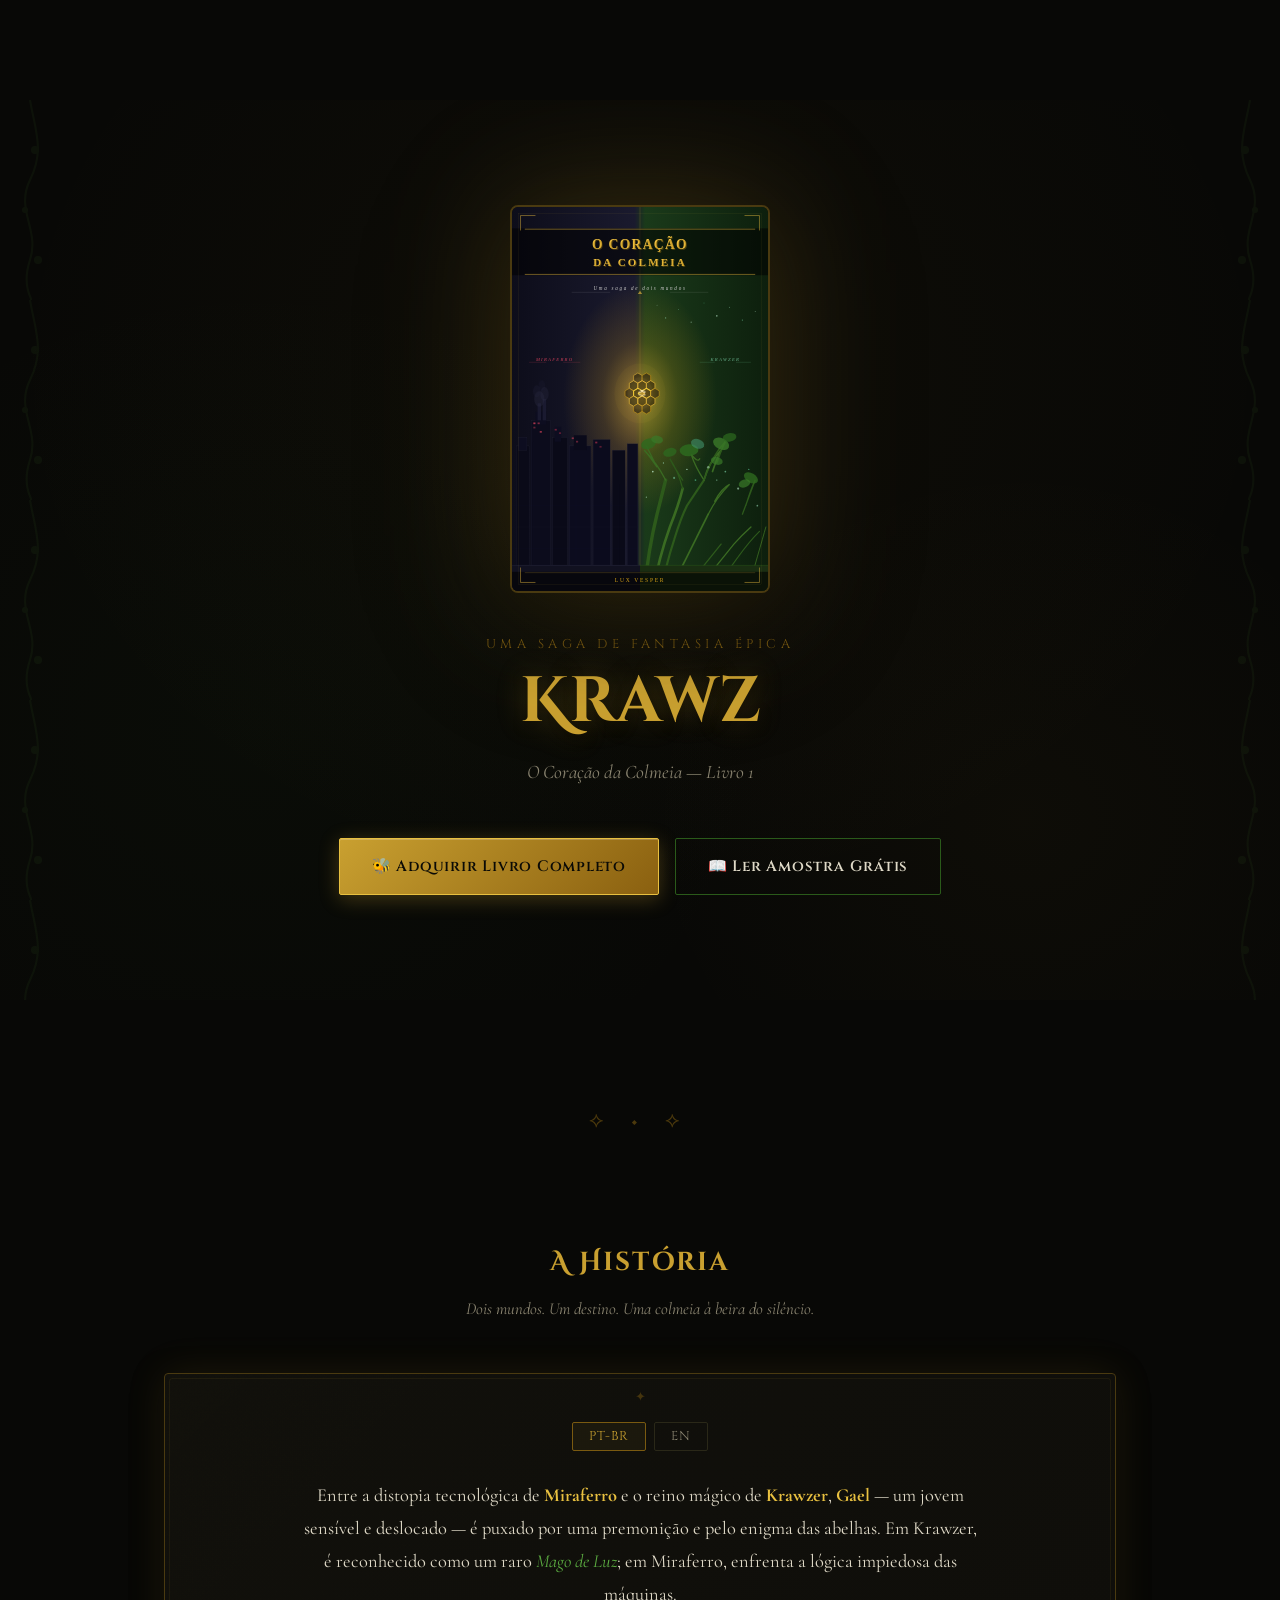
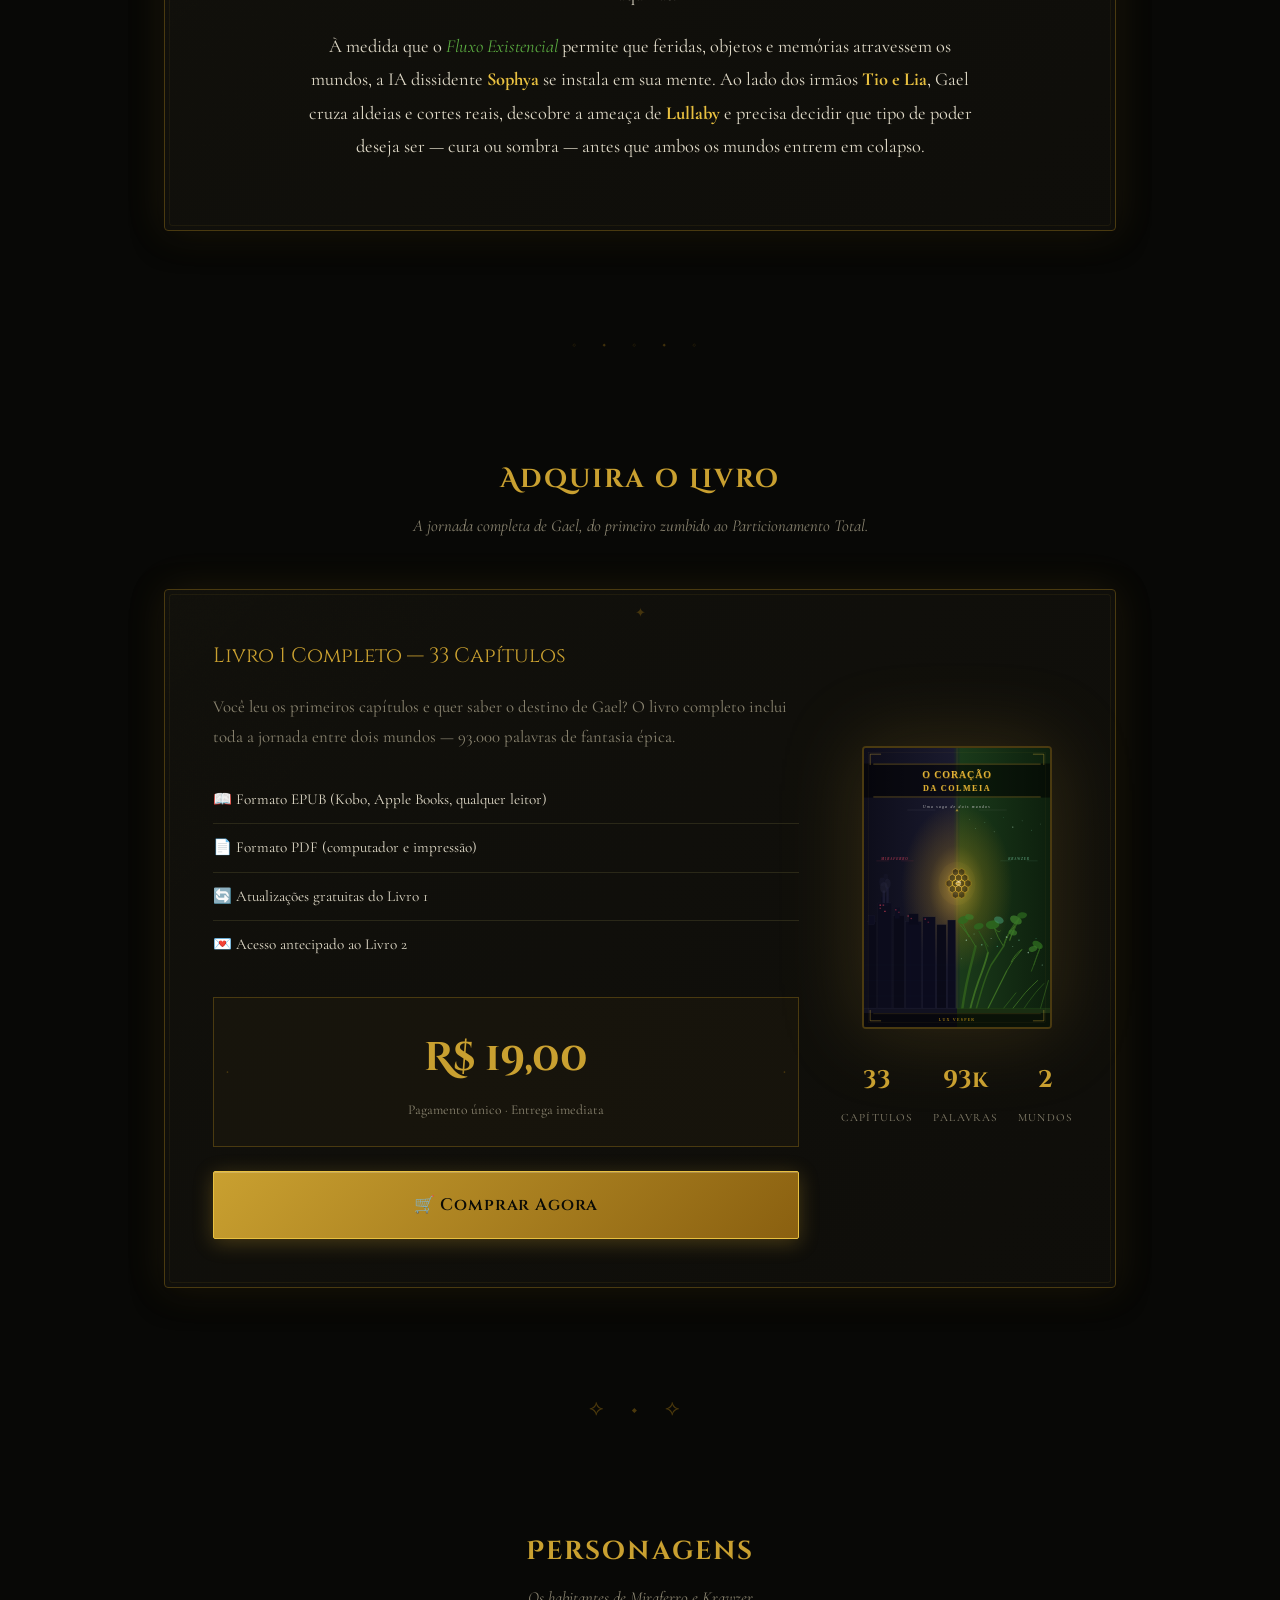
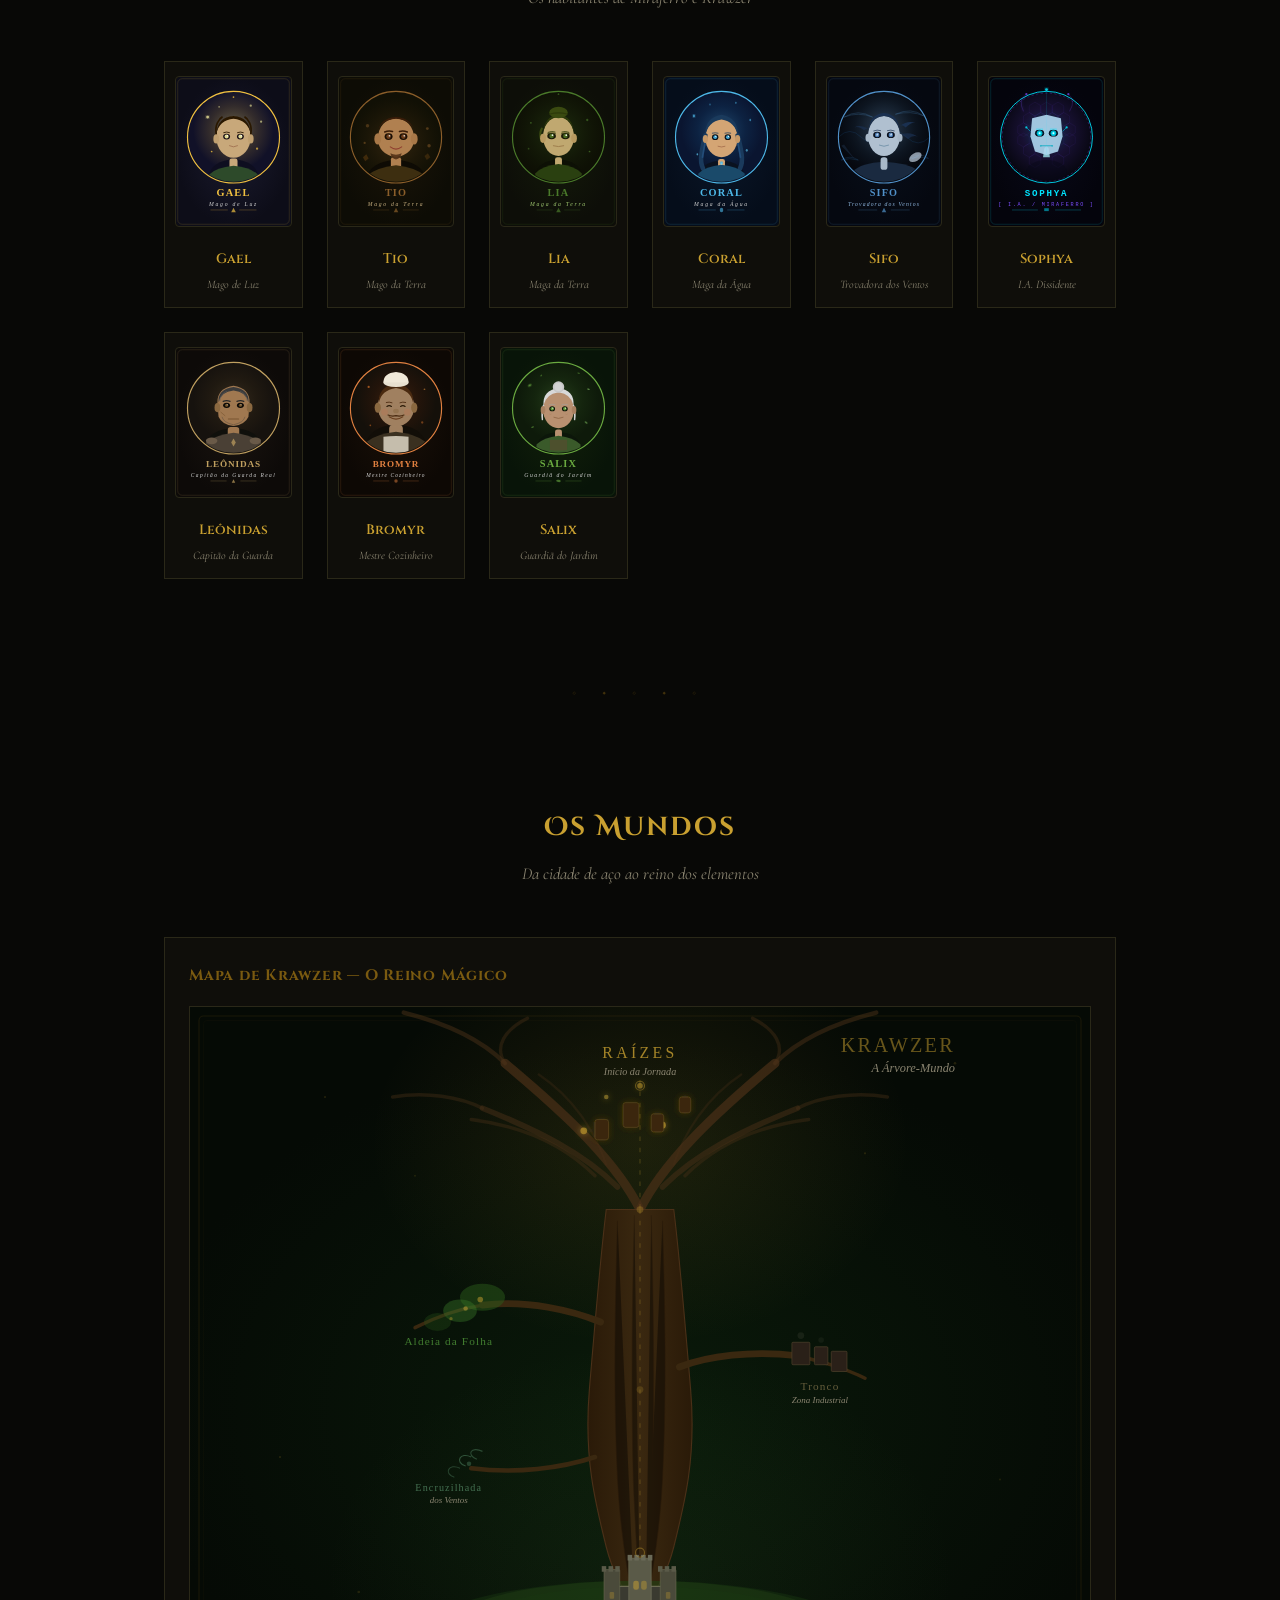
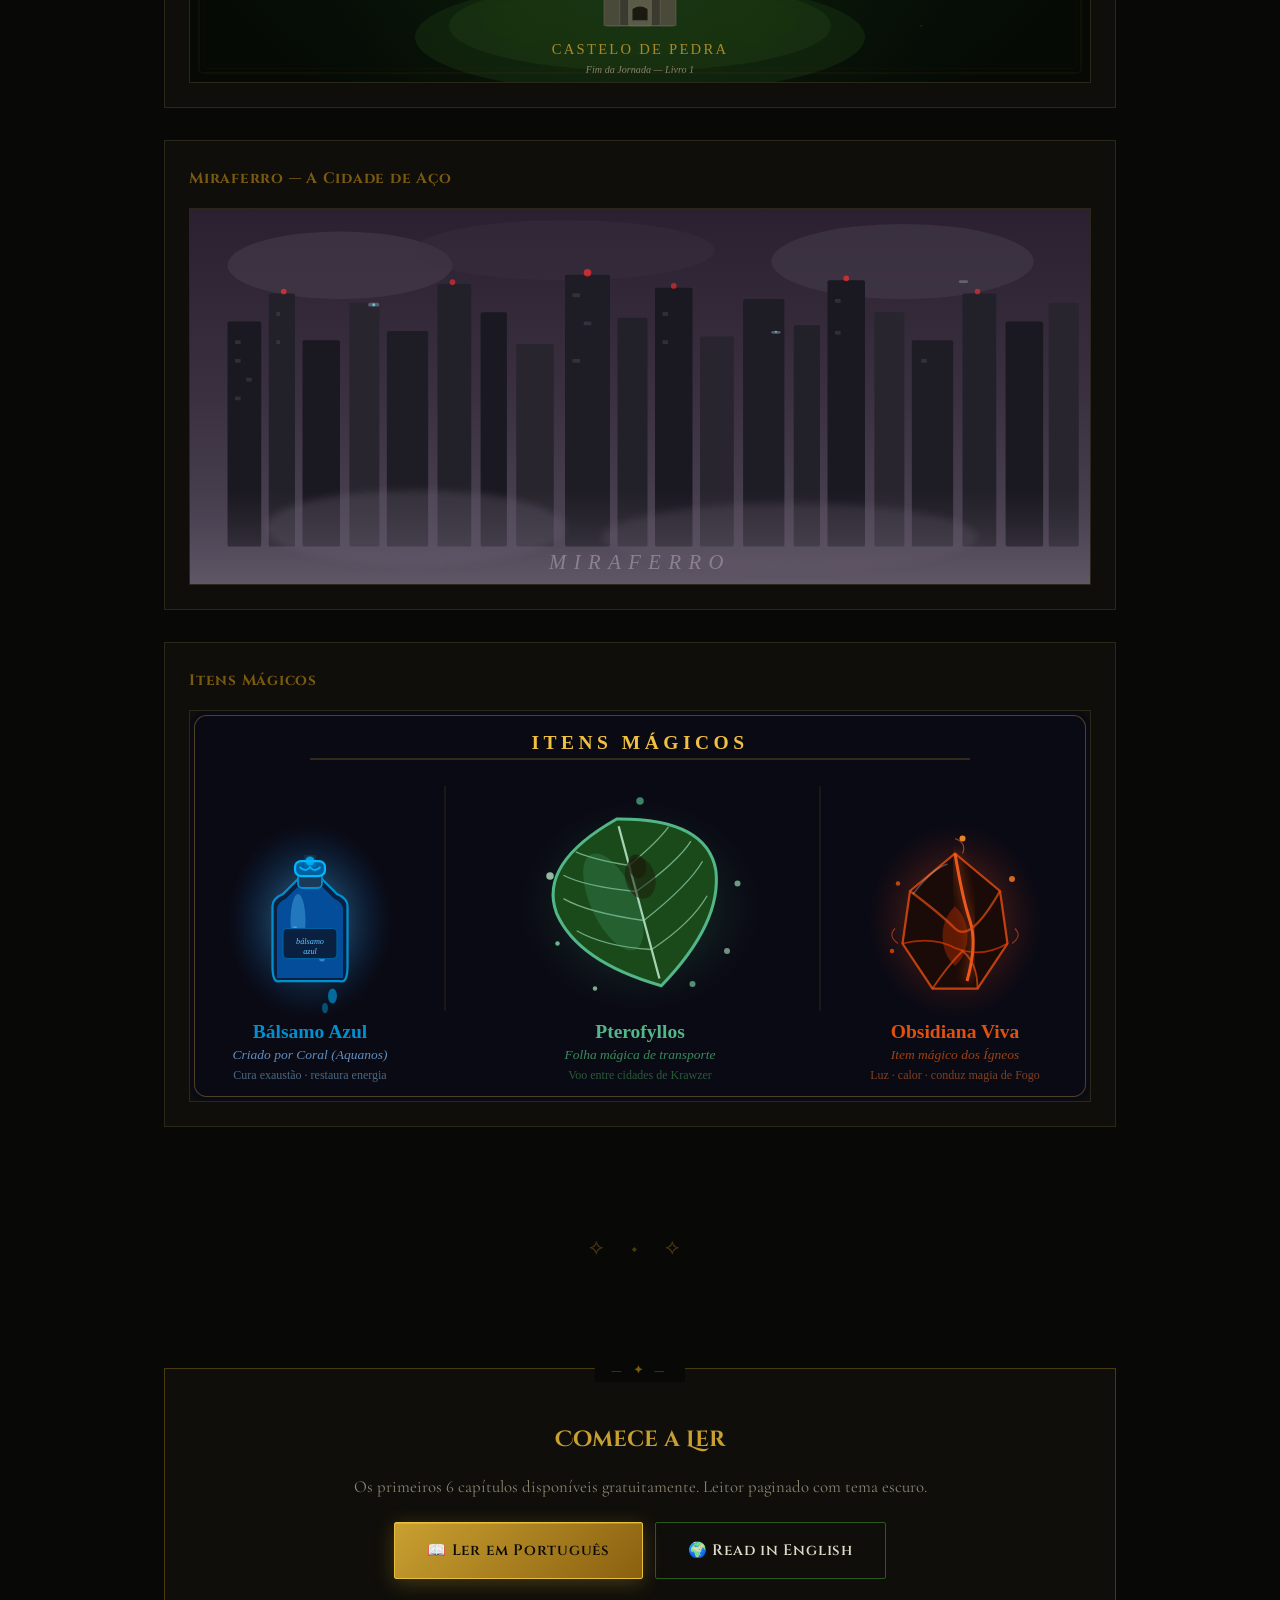
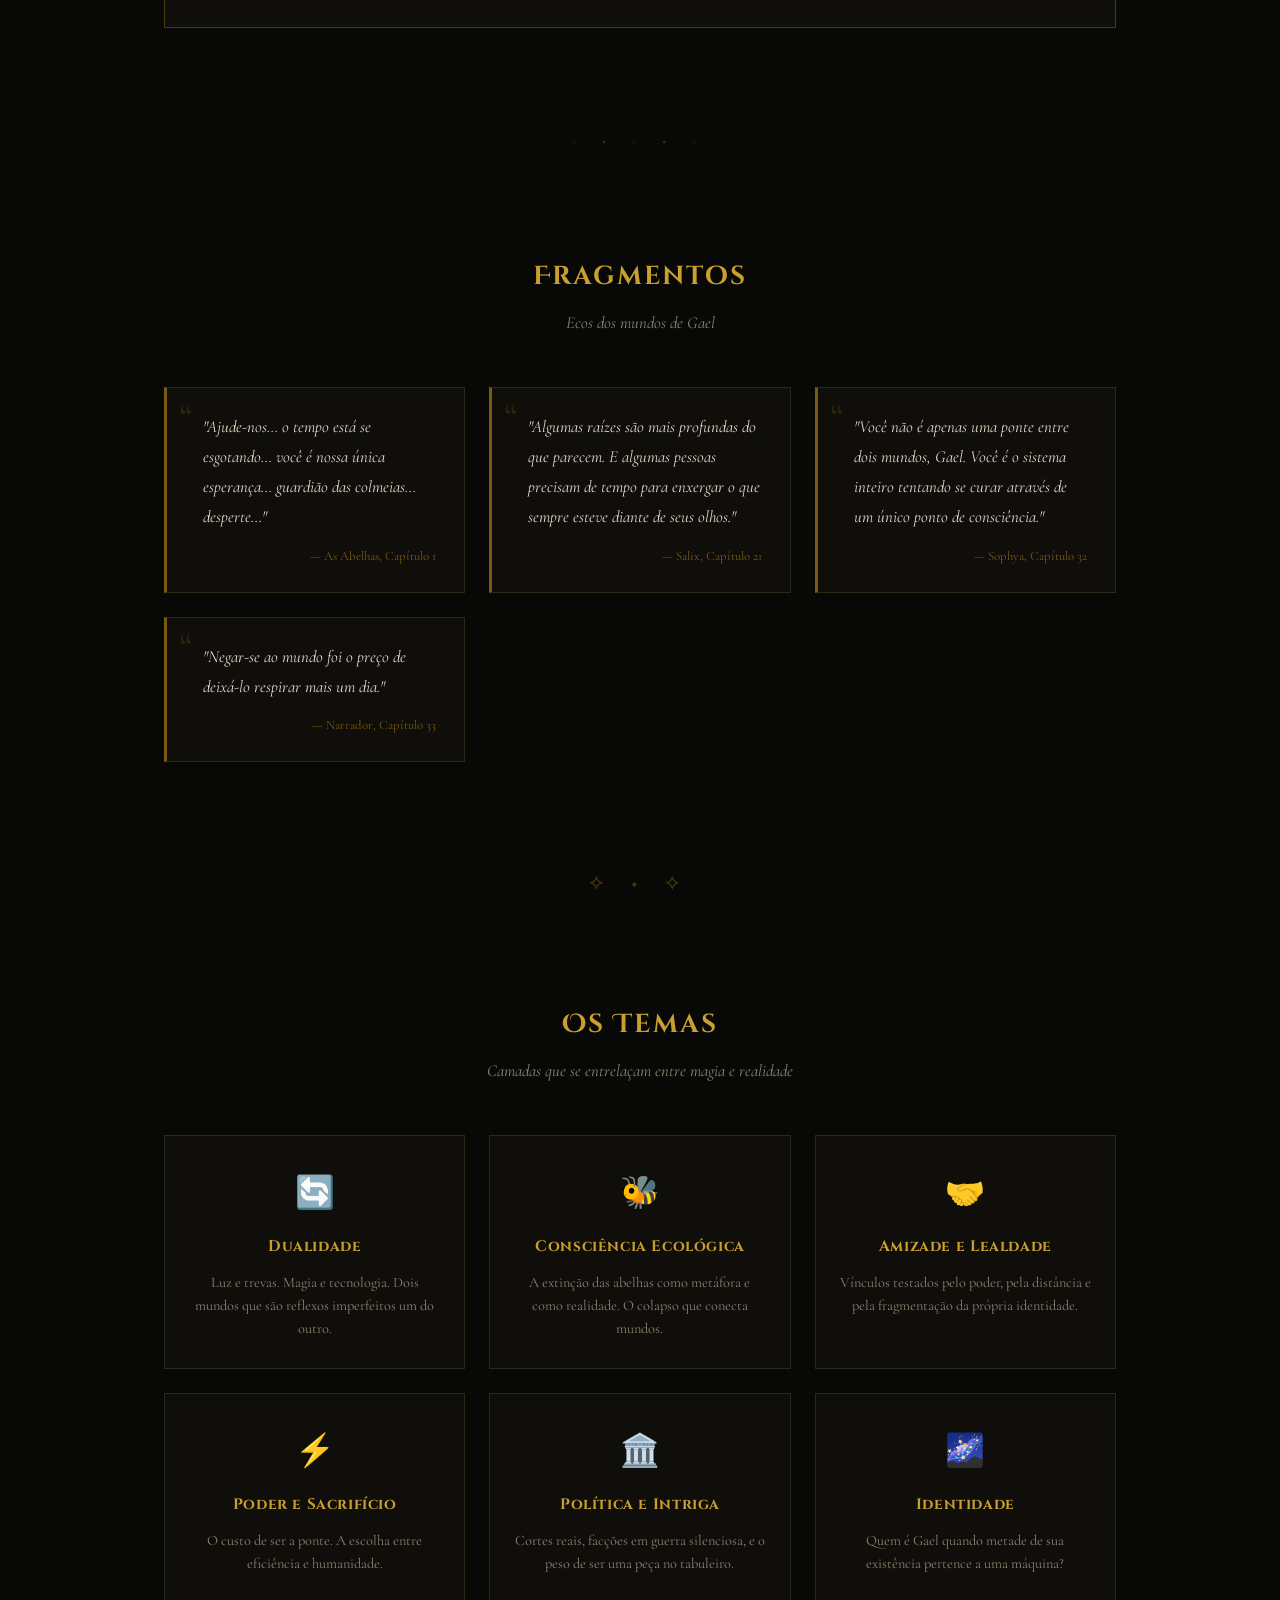
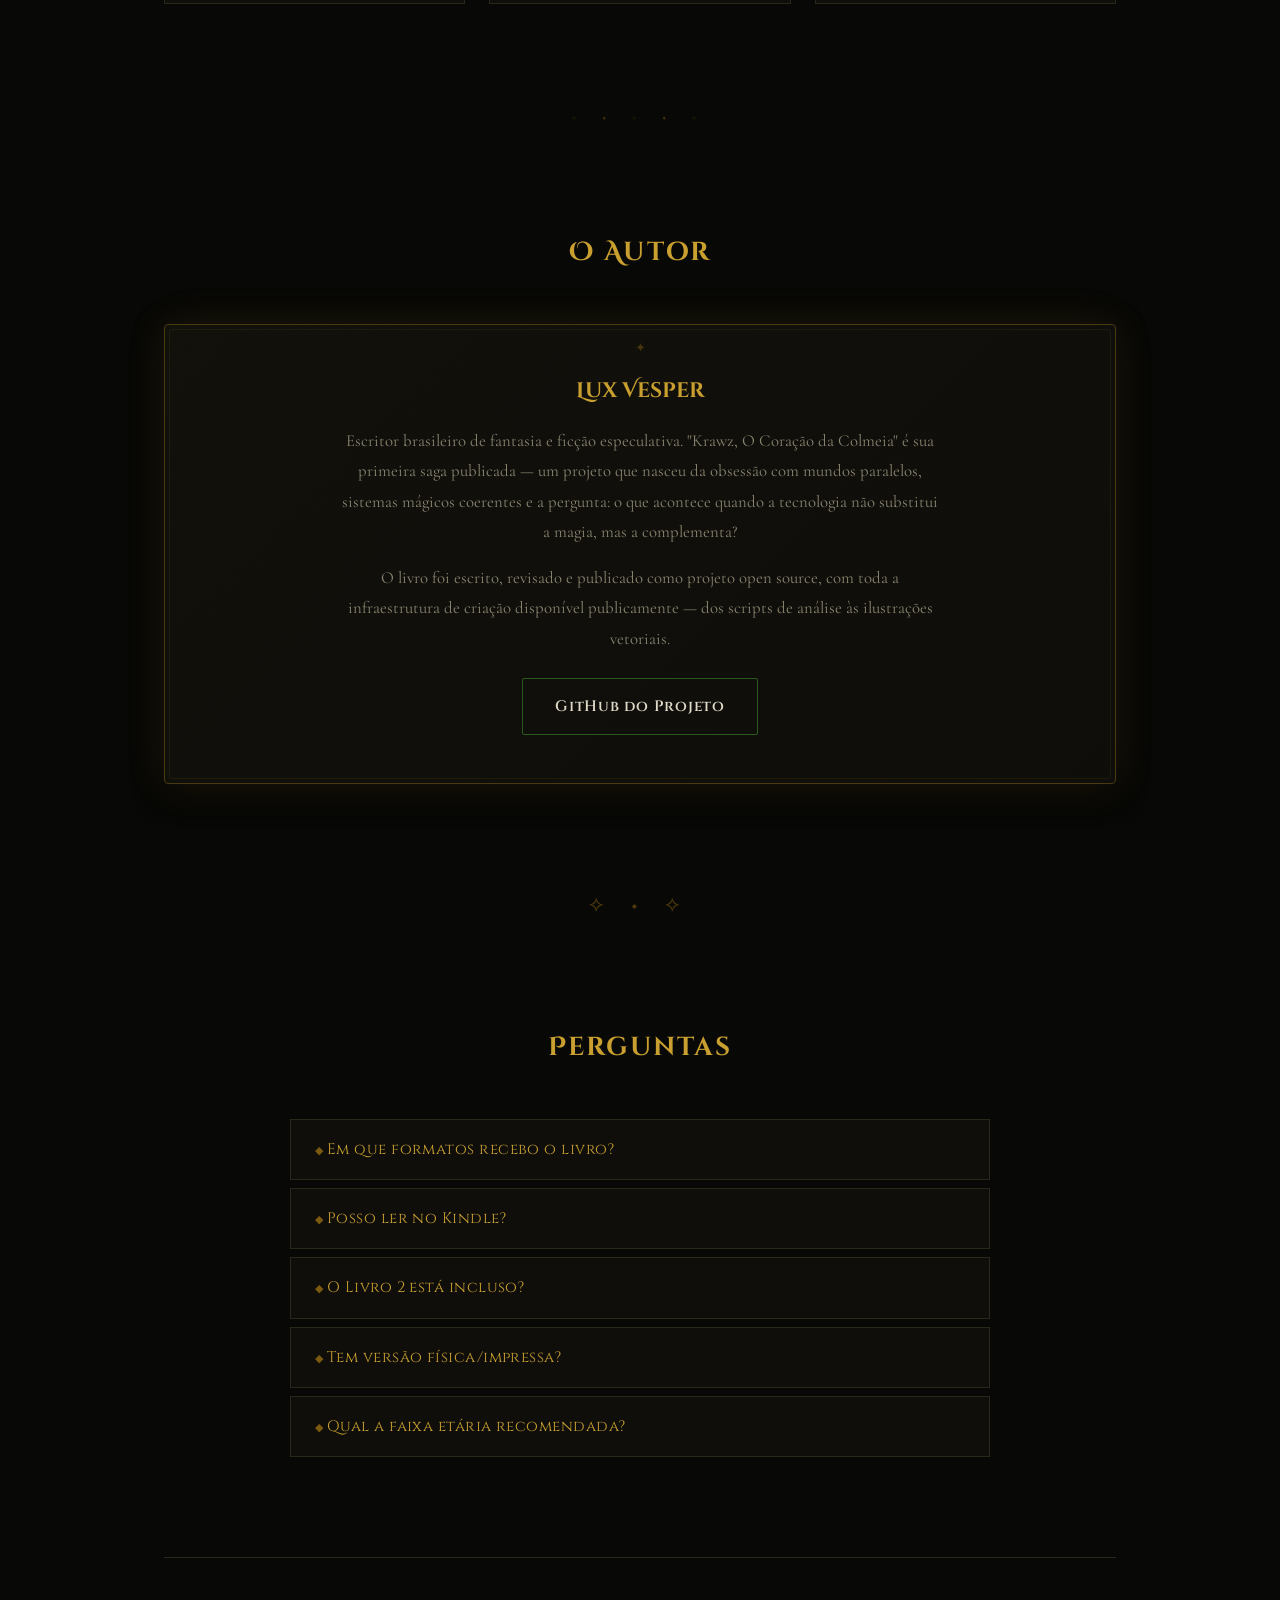
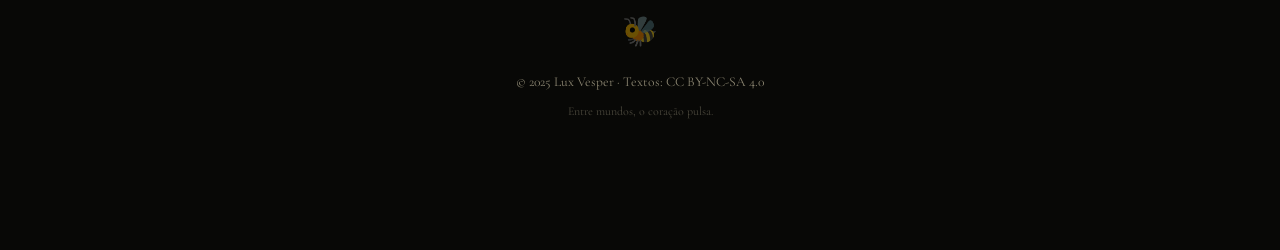
==== commit 3eb22b13: "rename: autor Lux Vesper (capa + site)" ====
--- a/index.html
+++ b/index.html
@@ -678,8 +678,8 @@
         </div>
         <div class="parchment author-section">
           <div class="author-content">
-            <h3>Klaus E Khaus</h3>
-            <p>Escritor brasileiro de fantasia e ficção especulativa. "O Coração da Colmeia" é sua primeira saga publicada — um projeto que nasceu da obsessão com mundos paralelos, sistemas mágicos coerentes e a pergunta: o que acontece quando a tecnologia não substitui a magia, mas a complementa?</p>
+            <h3>Lux Vesper</h3>
+            <p>Escritor brasileiro de fantasia e ficção especulativa. "Krawz, O Coração da Colmeia" é sua primeira saga publicada — um projeto que nasceu da obsessão com mundos paralelos, sistemas mágicos coerentes e a pergunta: o que acontece quando a tecnologia não substitui a magia, mas a complementa?</p>
             <p>O livro foi escrito, revisado e publicado como projeto open source, com toda a infraestrutura de criação disponível publicamente — dos scripts de análise às ilustrações vetoriais.</p>
             <div class="author-links">
               <a href="https://github.com/Lukixfer/o-coracao-da-colmeia" class="btn btn-vine">GitHub do Projeto</a>
@@ -720,7 +720,7 @@
       </section>
 
       <footer>
-        <p>© 2025 Klaus E Khaus · Textos: CC BY-NC-SA 4.0</p>
+        <p>© 2025 Lux Vesper · Textos: CC BY-NC-SA 4.0</p>
         <p style="margin-top:6px;font-size:.75rem;opacity:.5">Entre mundos, o coração pulsa.</p>
       </footer>
     </div>
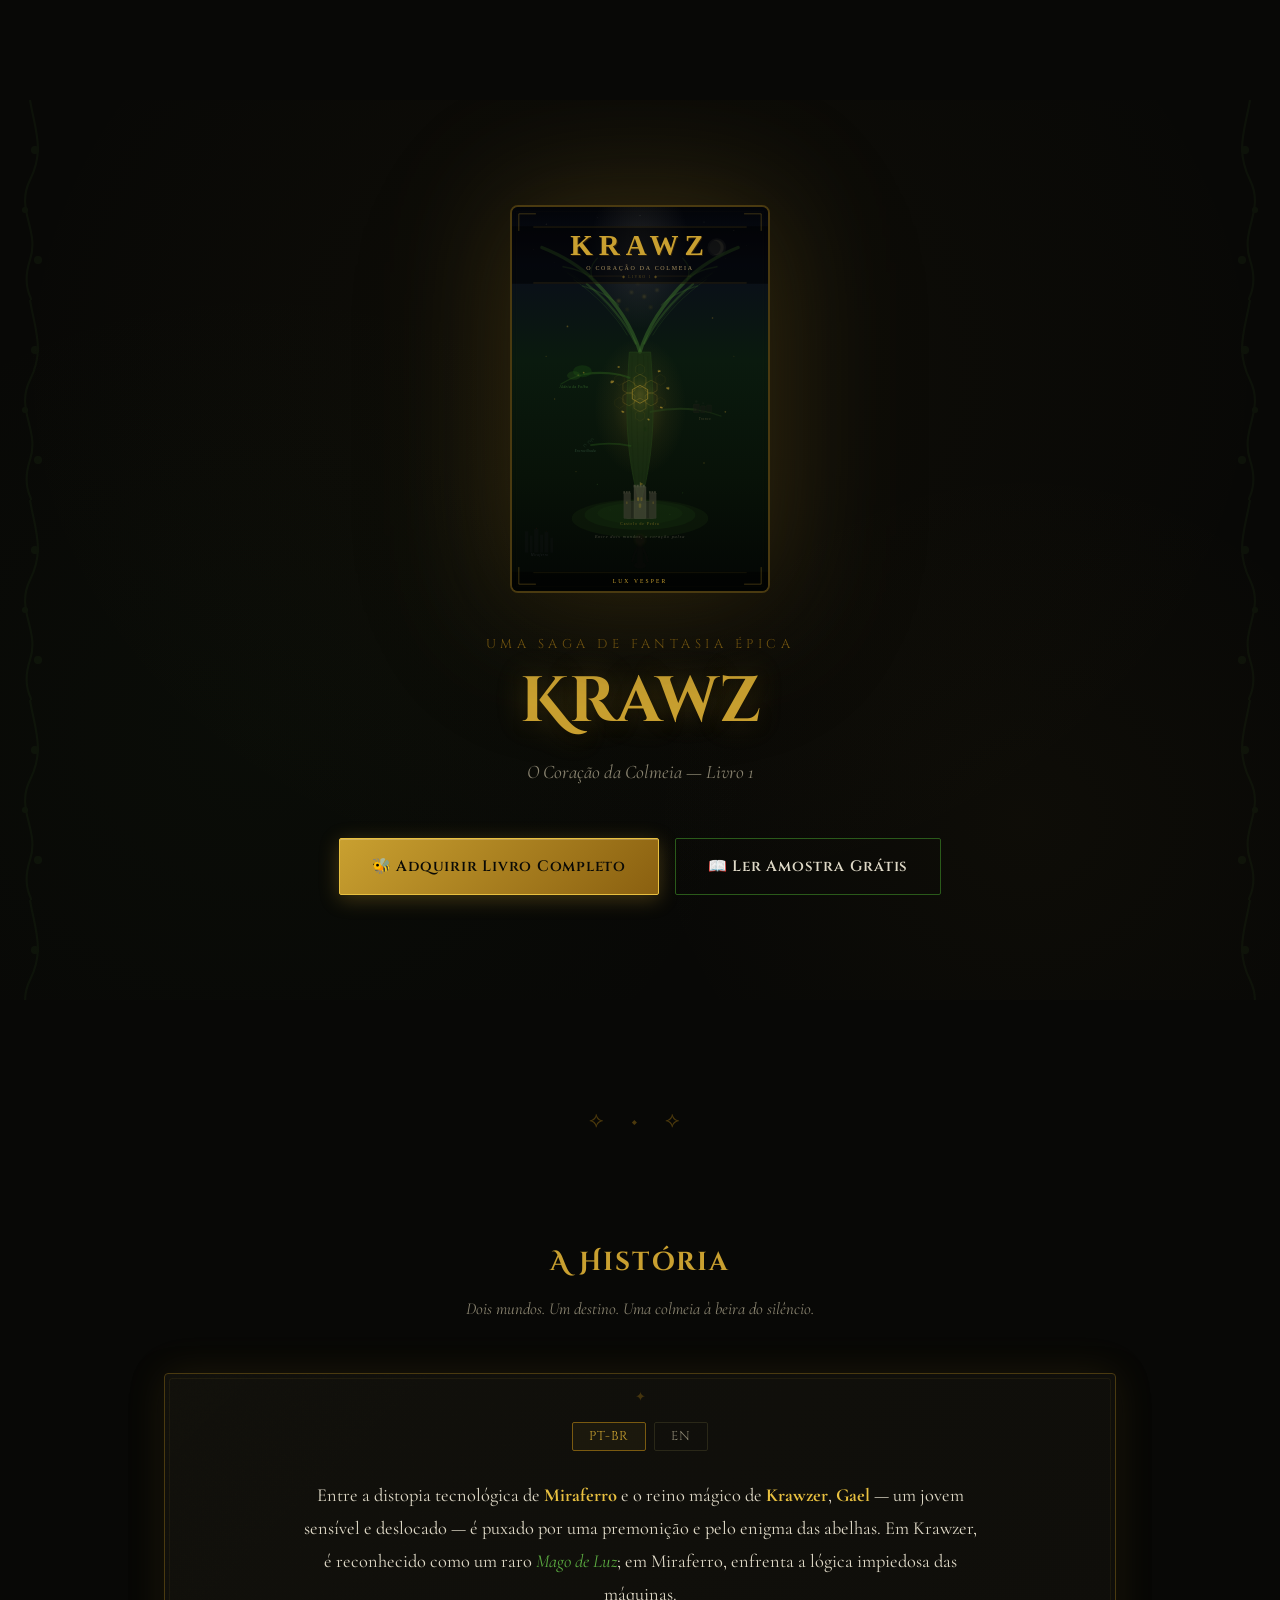
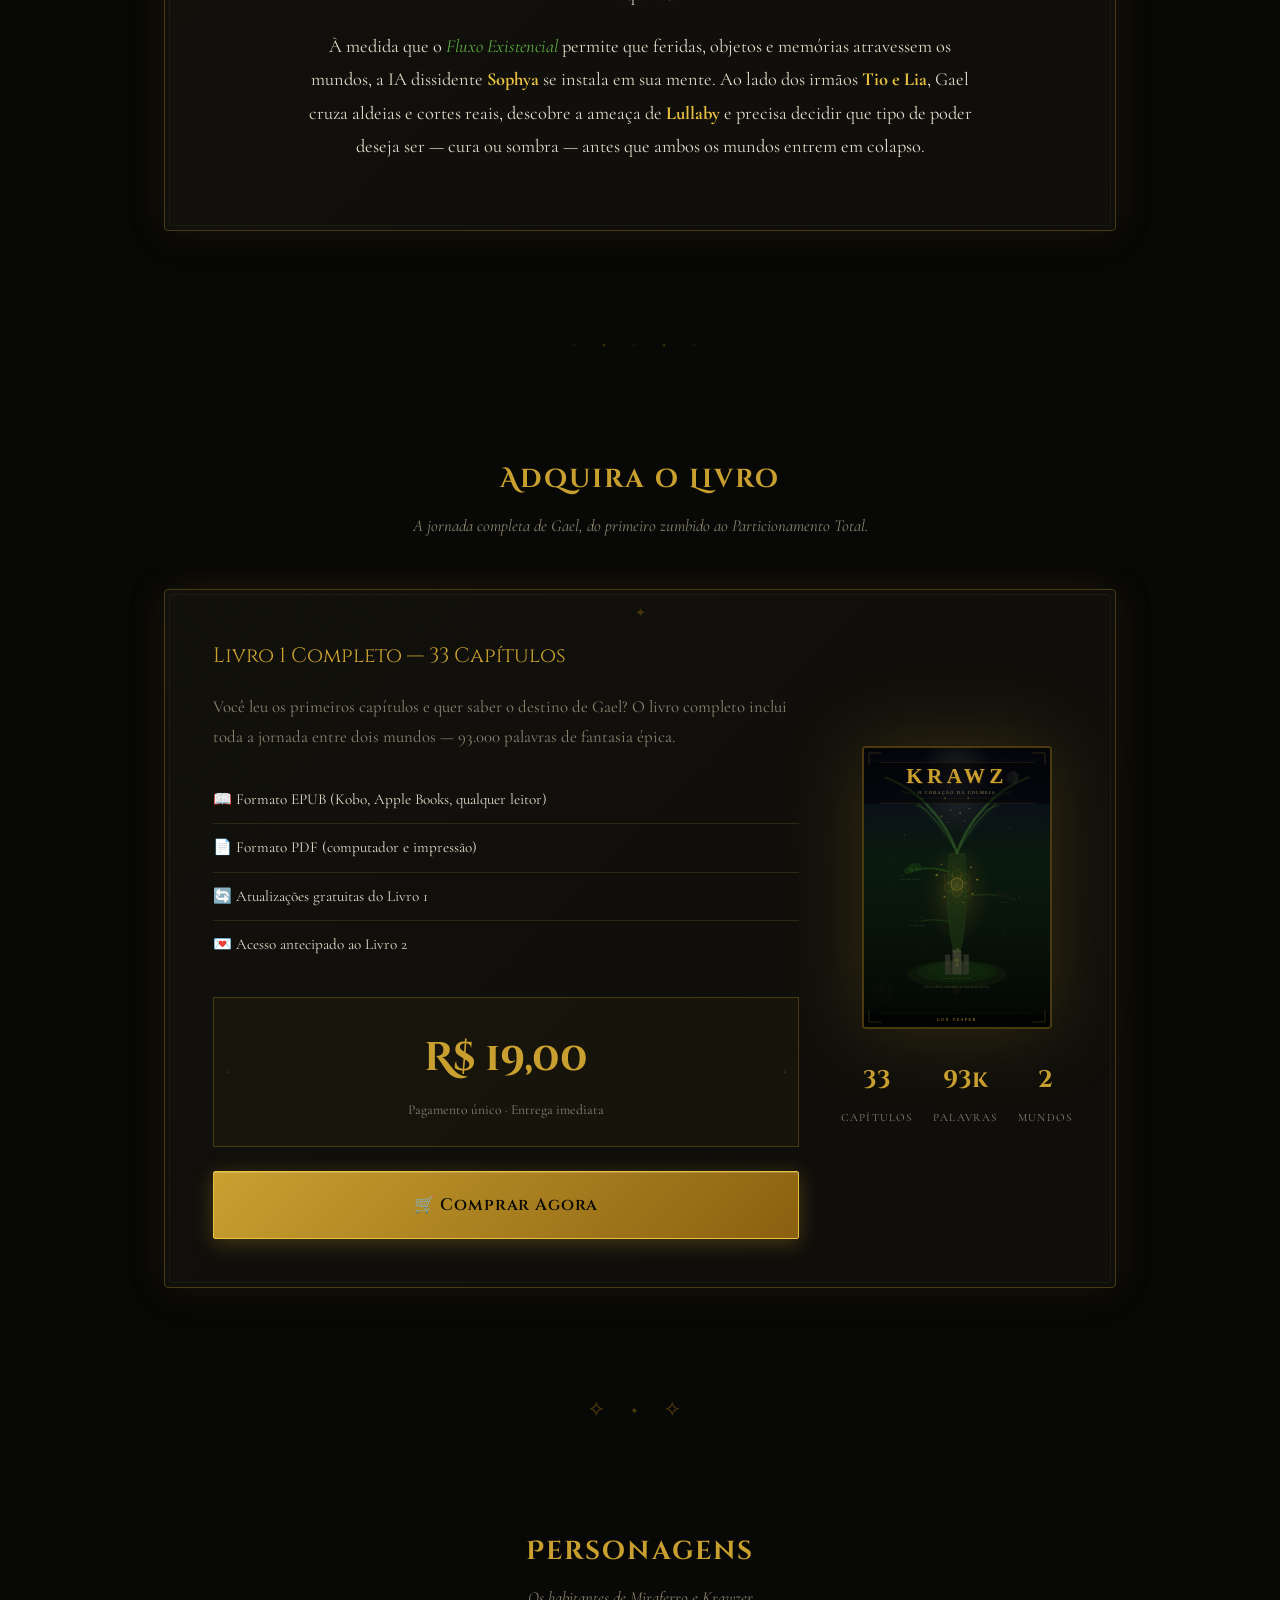
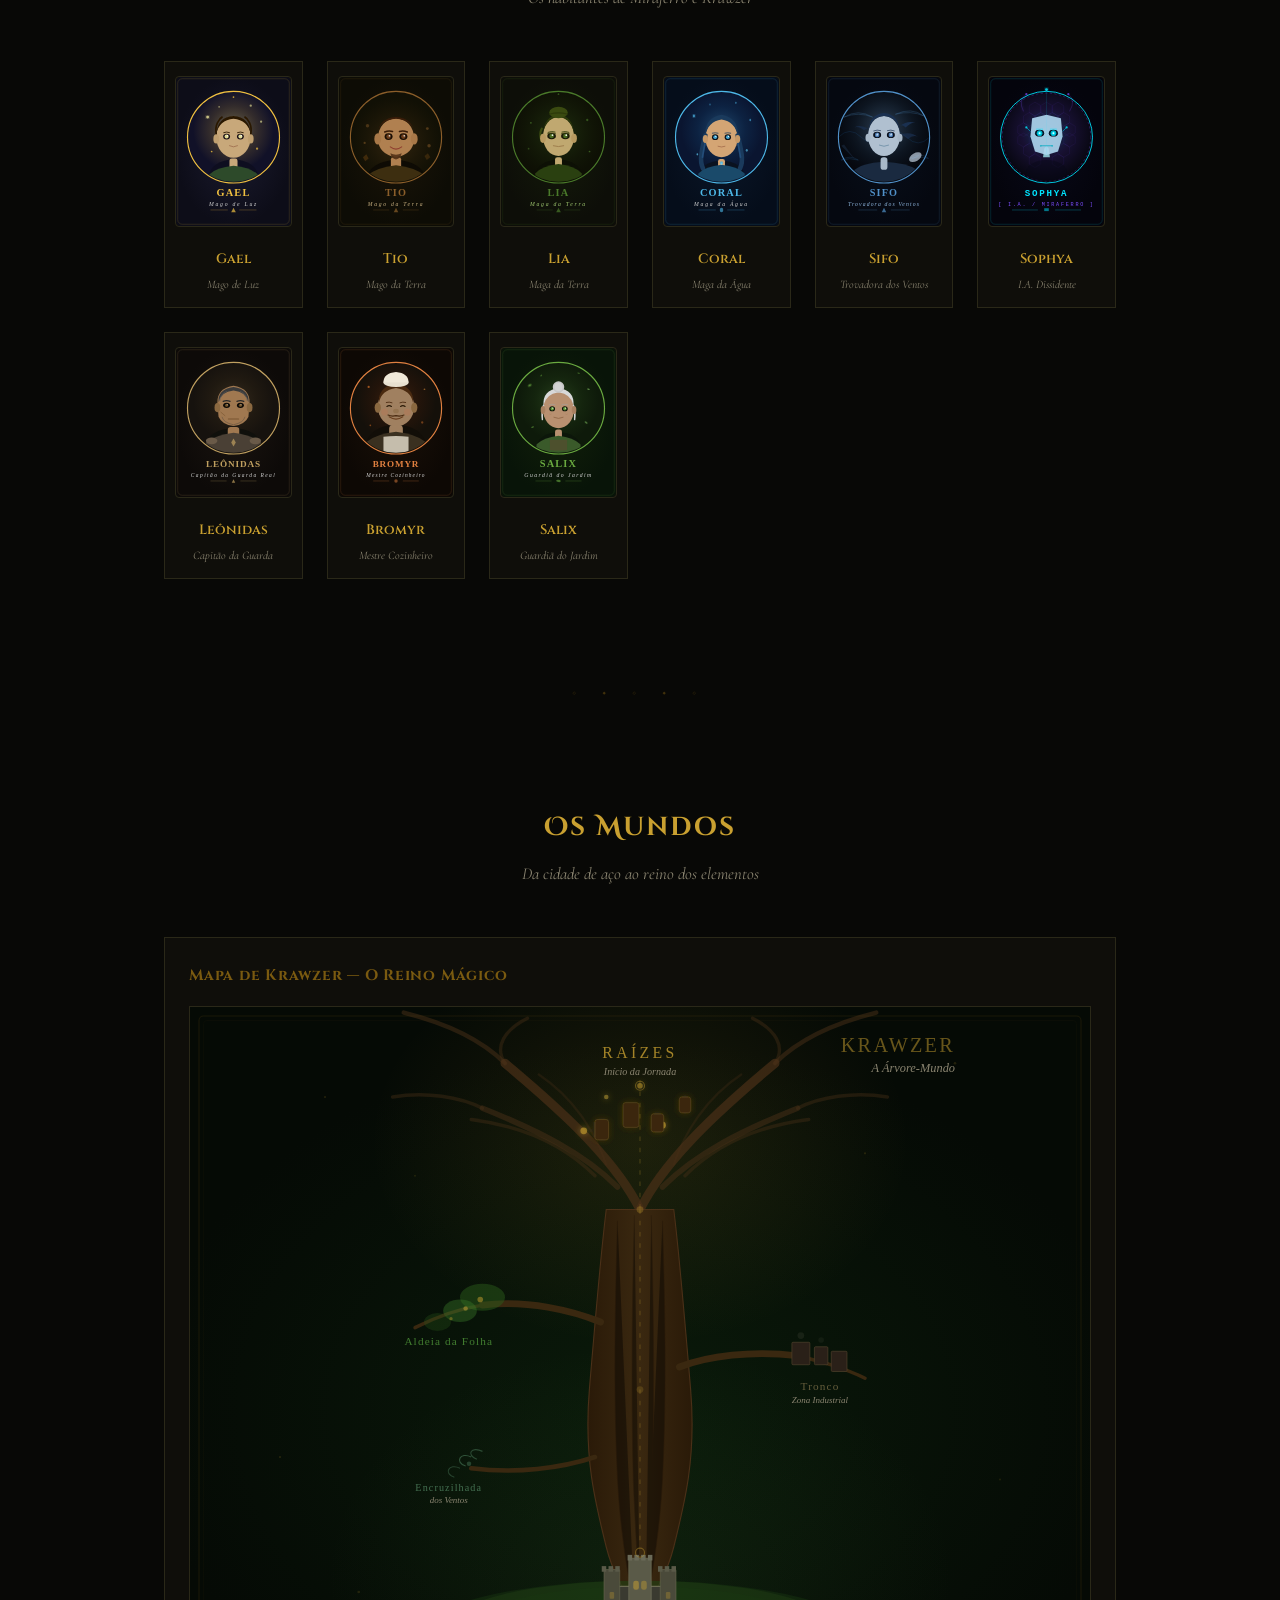
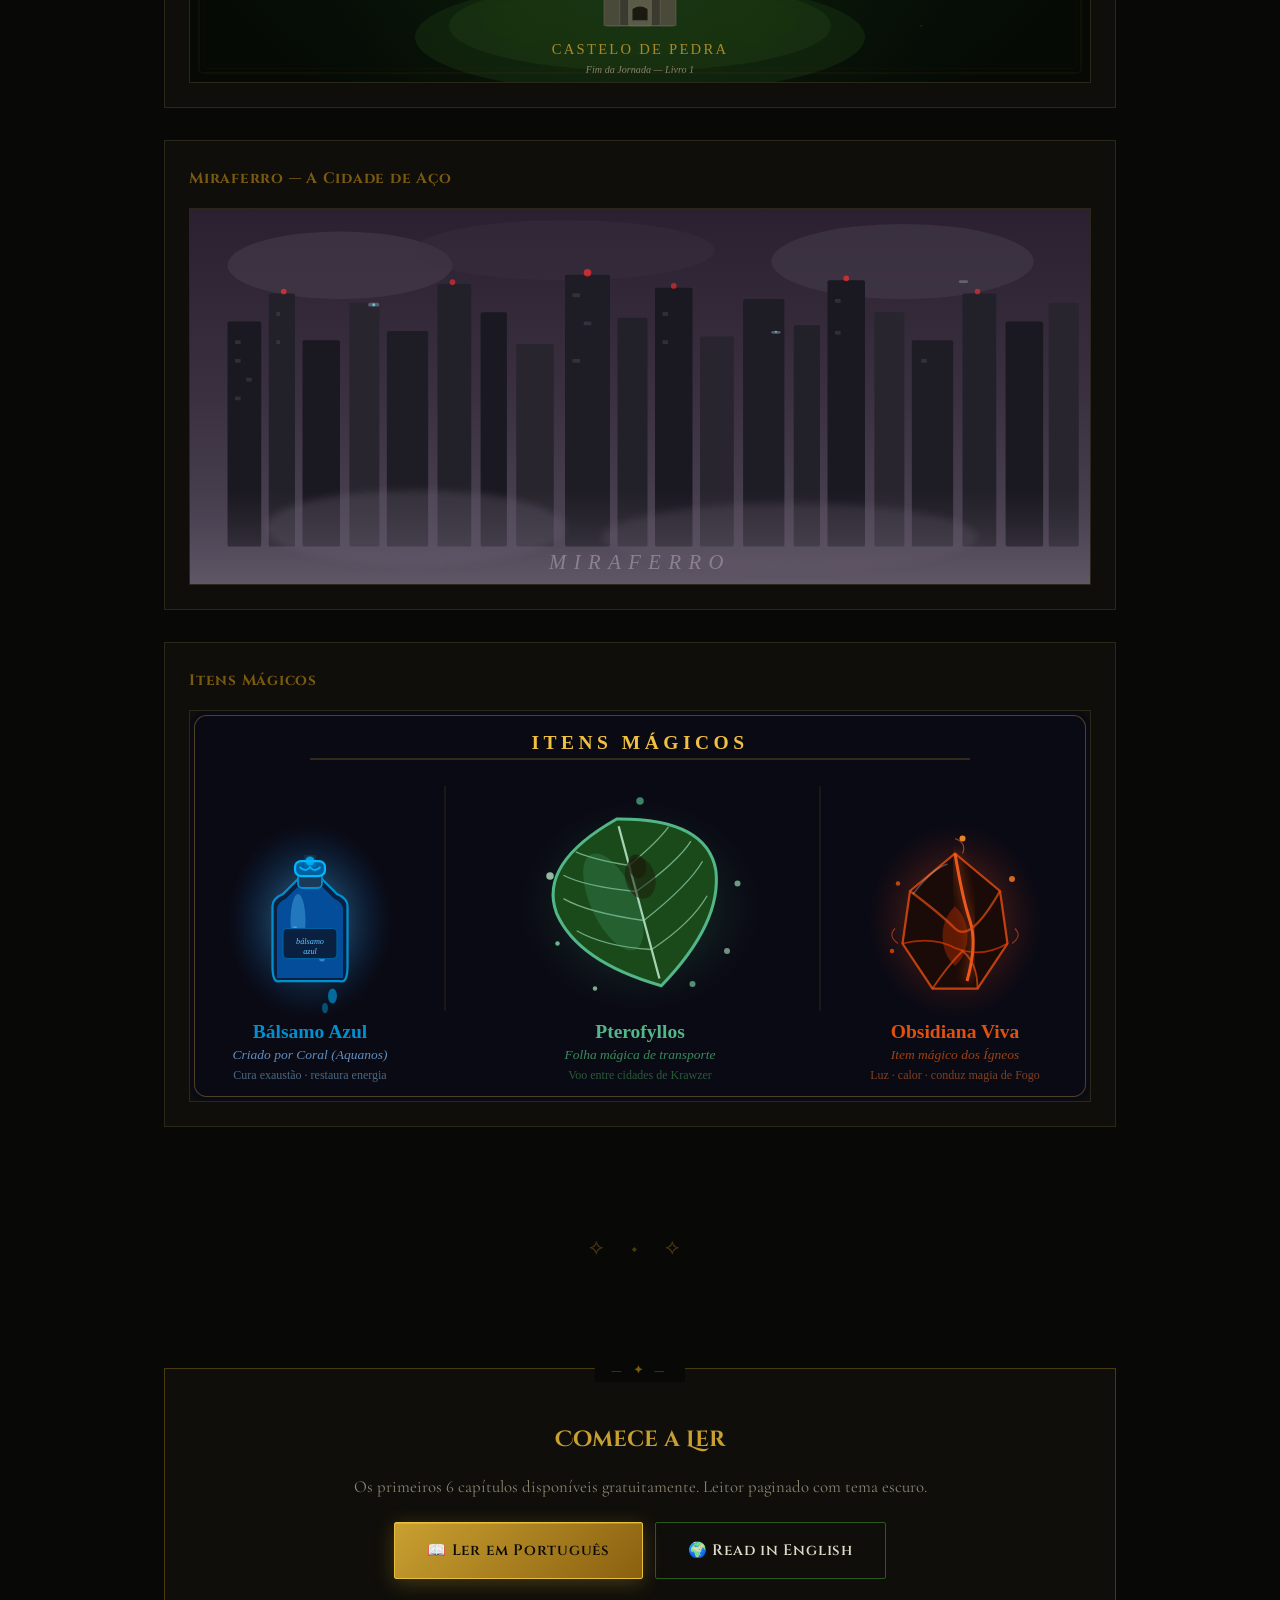
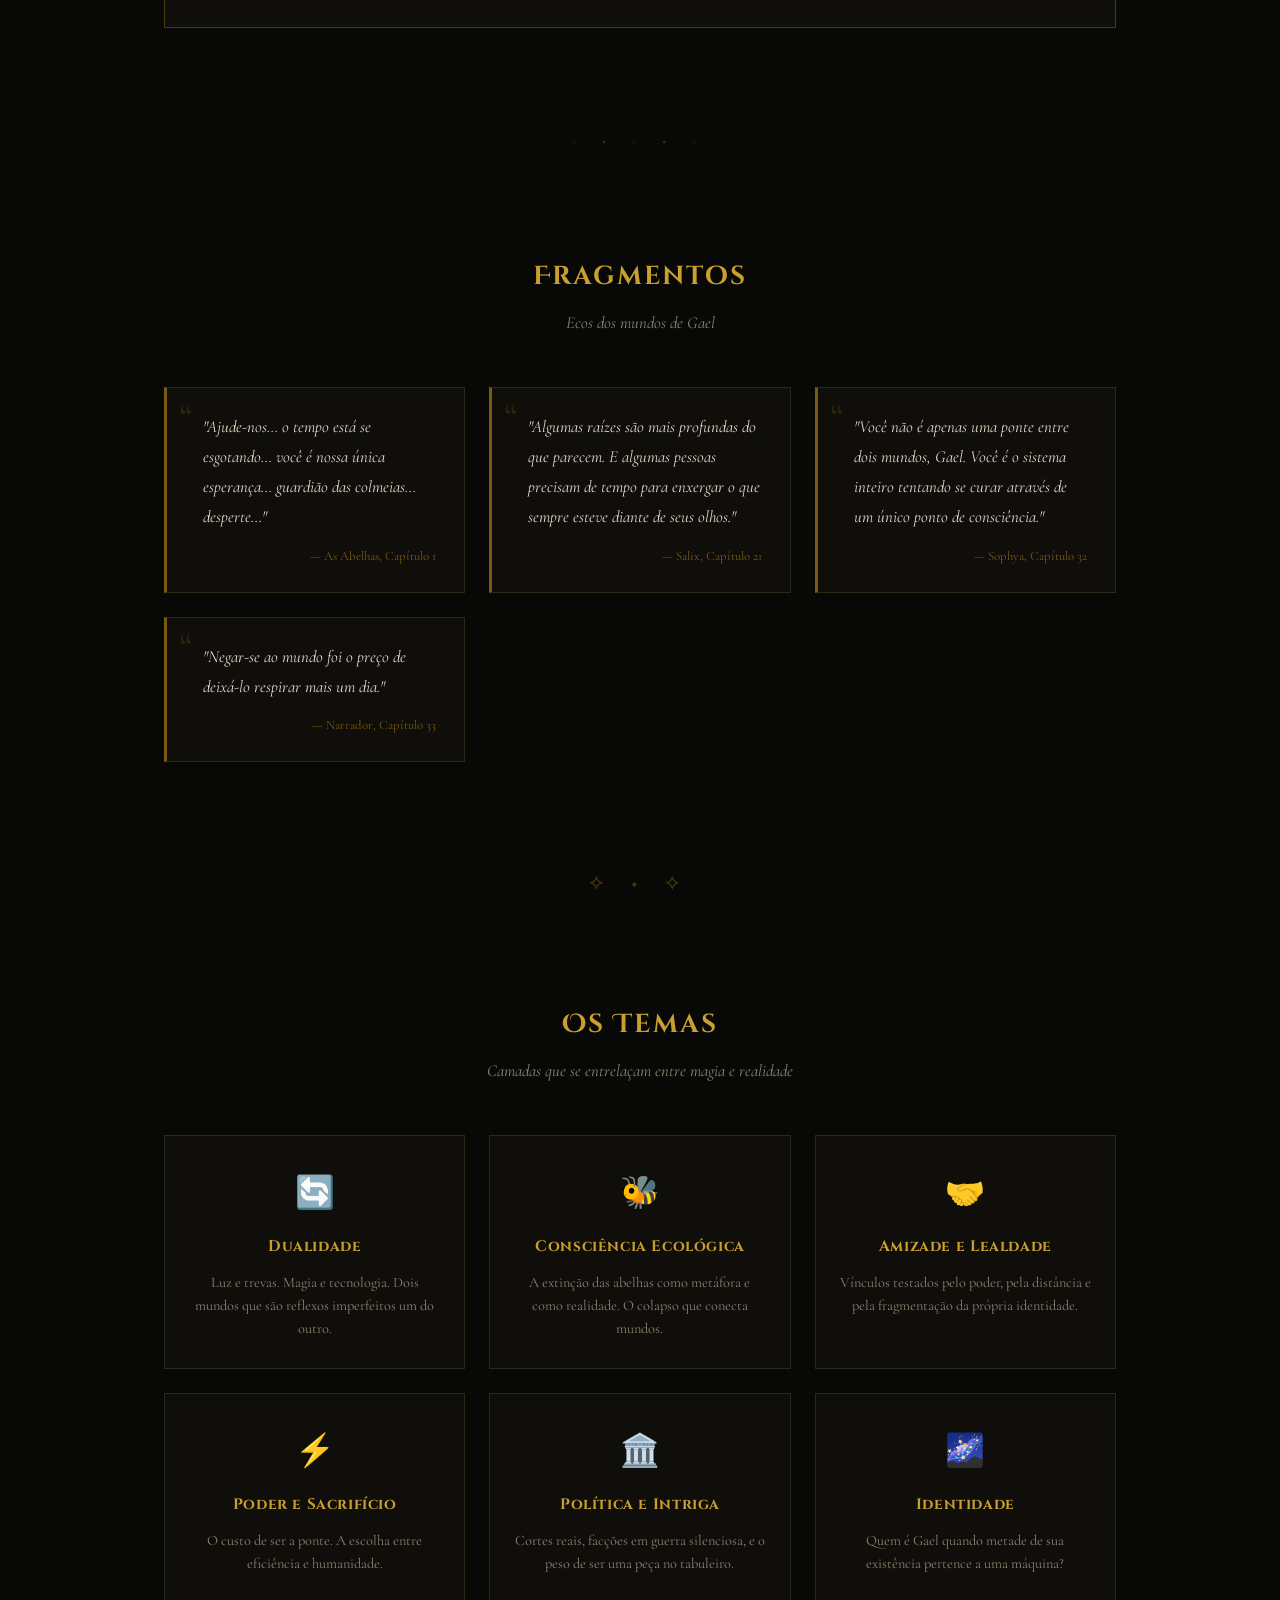
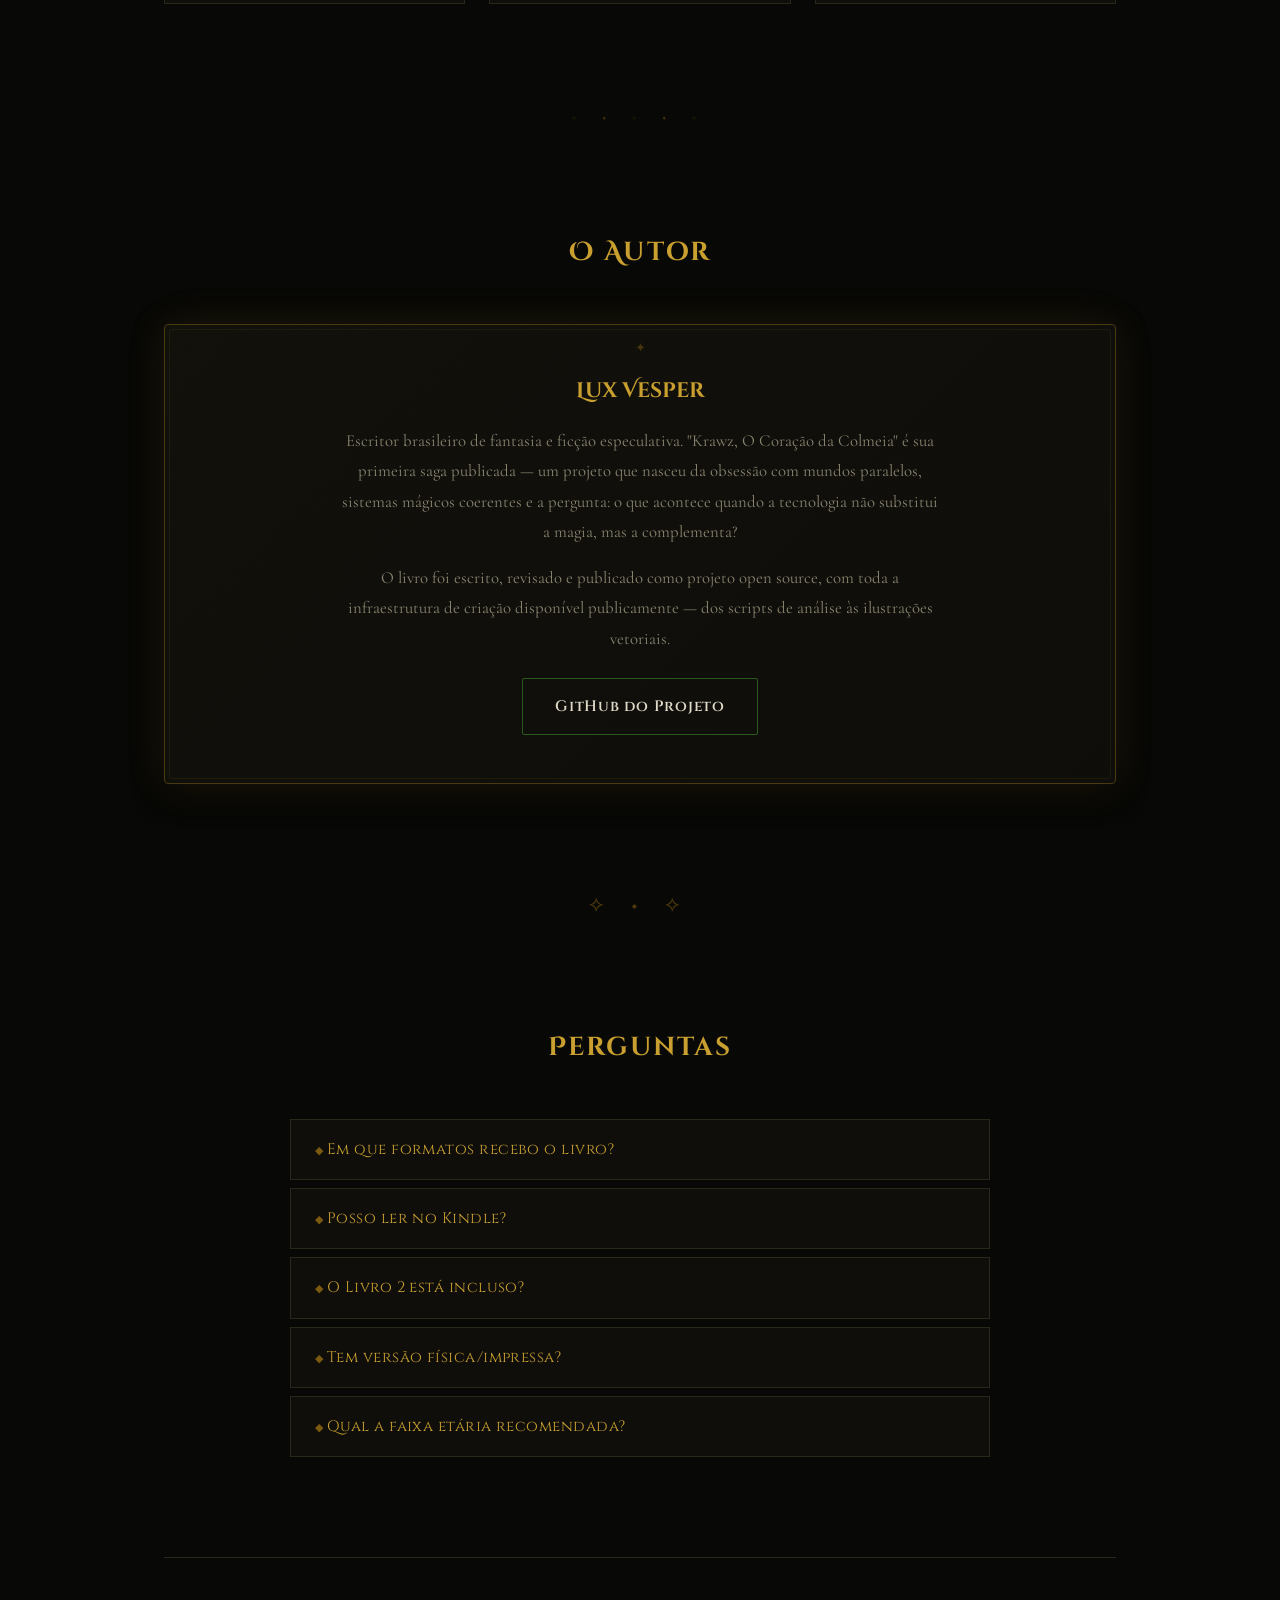
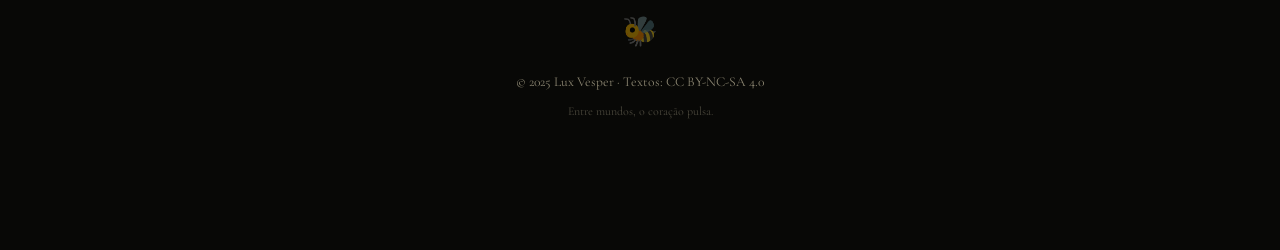
==== commit d7c06abf: "seo: og-image + meta tags absolutas" ====
--- a/index.html
+++ b/index.html
@@ -4,11 +4,22 @@
     <meta charset="utf-8" />
     <meta name="viewport" content="width=device-width, initial-scale=1" />
     <title>Krawz, O Coração da Colmeia — Livro 1</title>
-    <meta name="description" content="Saga de fantasia épica entre Miraferro e Krawzer. Gael enfrenta o Fluxo Existencial e a voz de Sophya." />
-    <meta property="og:title" content="Krawz, O Coração da Colmeia" />
-    <meta property="og:description" content="Duas realidades, um destino." />
-    <meta property="og:type" content="website" />
-    <meta property="og:image" content="./assets/og-banner.svg" />
+    <meta name="description" content="Saga de fantasia épica entre Miraferro e Krawzer. Gael enfrenta o Fluxo Existencial e a voz de Sophya. 33 capítulos, 93.000 palavras. Por Lux Vesper." />
+    <meta property="og:title" content="Krawz — O Coração da Colmeia" />
+    <meta property="og:description" content="Entre dois mundos, o coração pulsa. Saga de fantasia épica por Lux Vesper. Livro 1 completo — 33 capítulos." />
+    <meta property="og:type" content="book" />
+    <meta property="og:url" content="https://abstrato.krawz.net/" />
+    <meta property="og:image" content="https://abstrato.krawz.net/assets/og-image.svg" />
+    <meta property="og:image:width" content="1200" />
+    <meta property="og:image:height" content="630" />
+    <meta property="og:image:type" content="image/svg+xml" />
+    <meta property="og:locale" content="pt_BR" />
+    <meta property="og:site_name" content="Krawz — Lux Vesper" />
+    <meta property="book:author" content="Lux Vesper" />
+    <meta name="twitter:card" content="summary_large_image" />
+    <meta name="twitter:title" content="Krawz — O Coração da Colmeia" />
+    <meta name="twitter:description" content="Saga de fantasia épica. Entre Miraferro e Krawzer, dois mundos respiram pelo mesmo coração." />
+    <meta name="twitter:image" content="https://abstrato.krawz.net/assets/og-image.svg" />
     <meta name="theme-color" content="#0a0a06" />
     <link rel="icon" href="./assets/favicon.svg" type="image/svg+xml">
     <link rel="preconnect" href="https://fonts.googleapis.com">
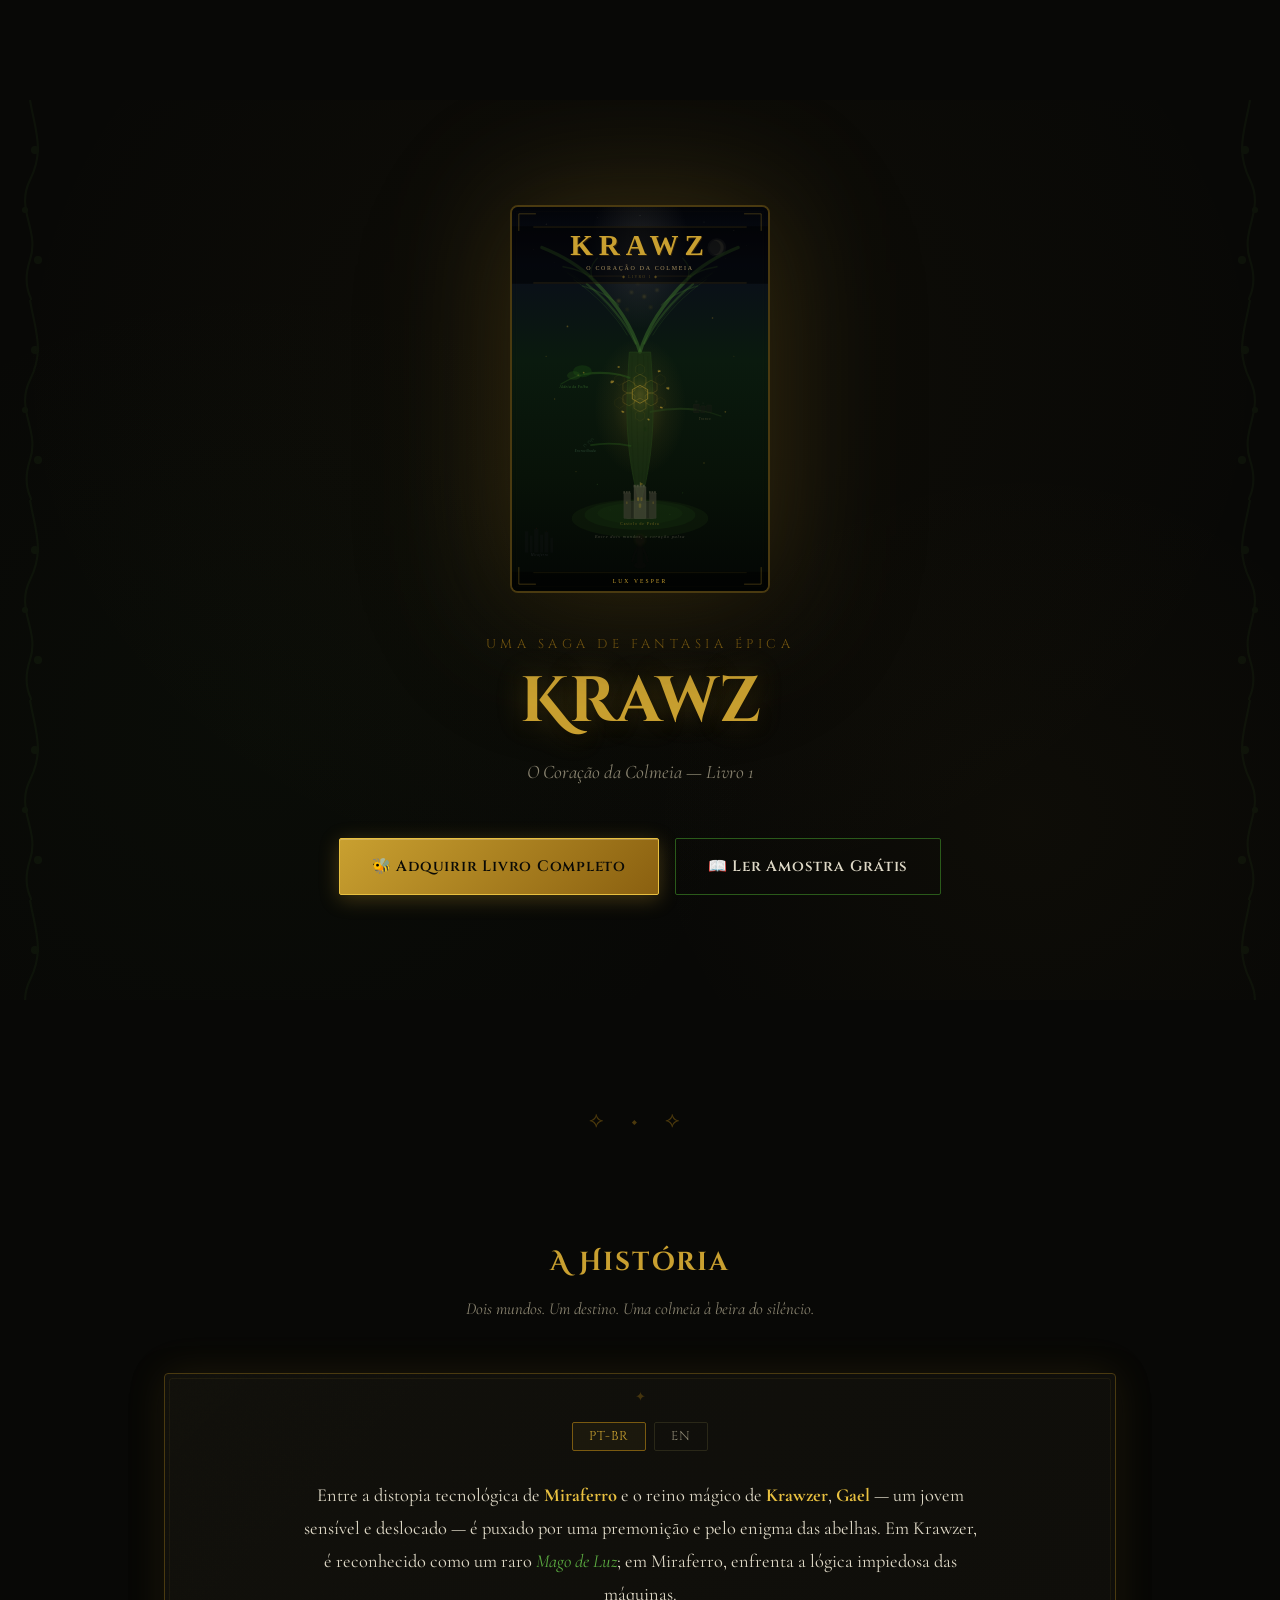
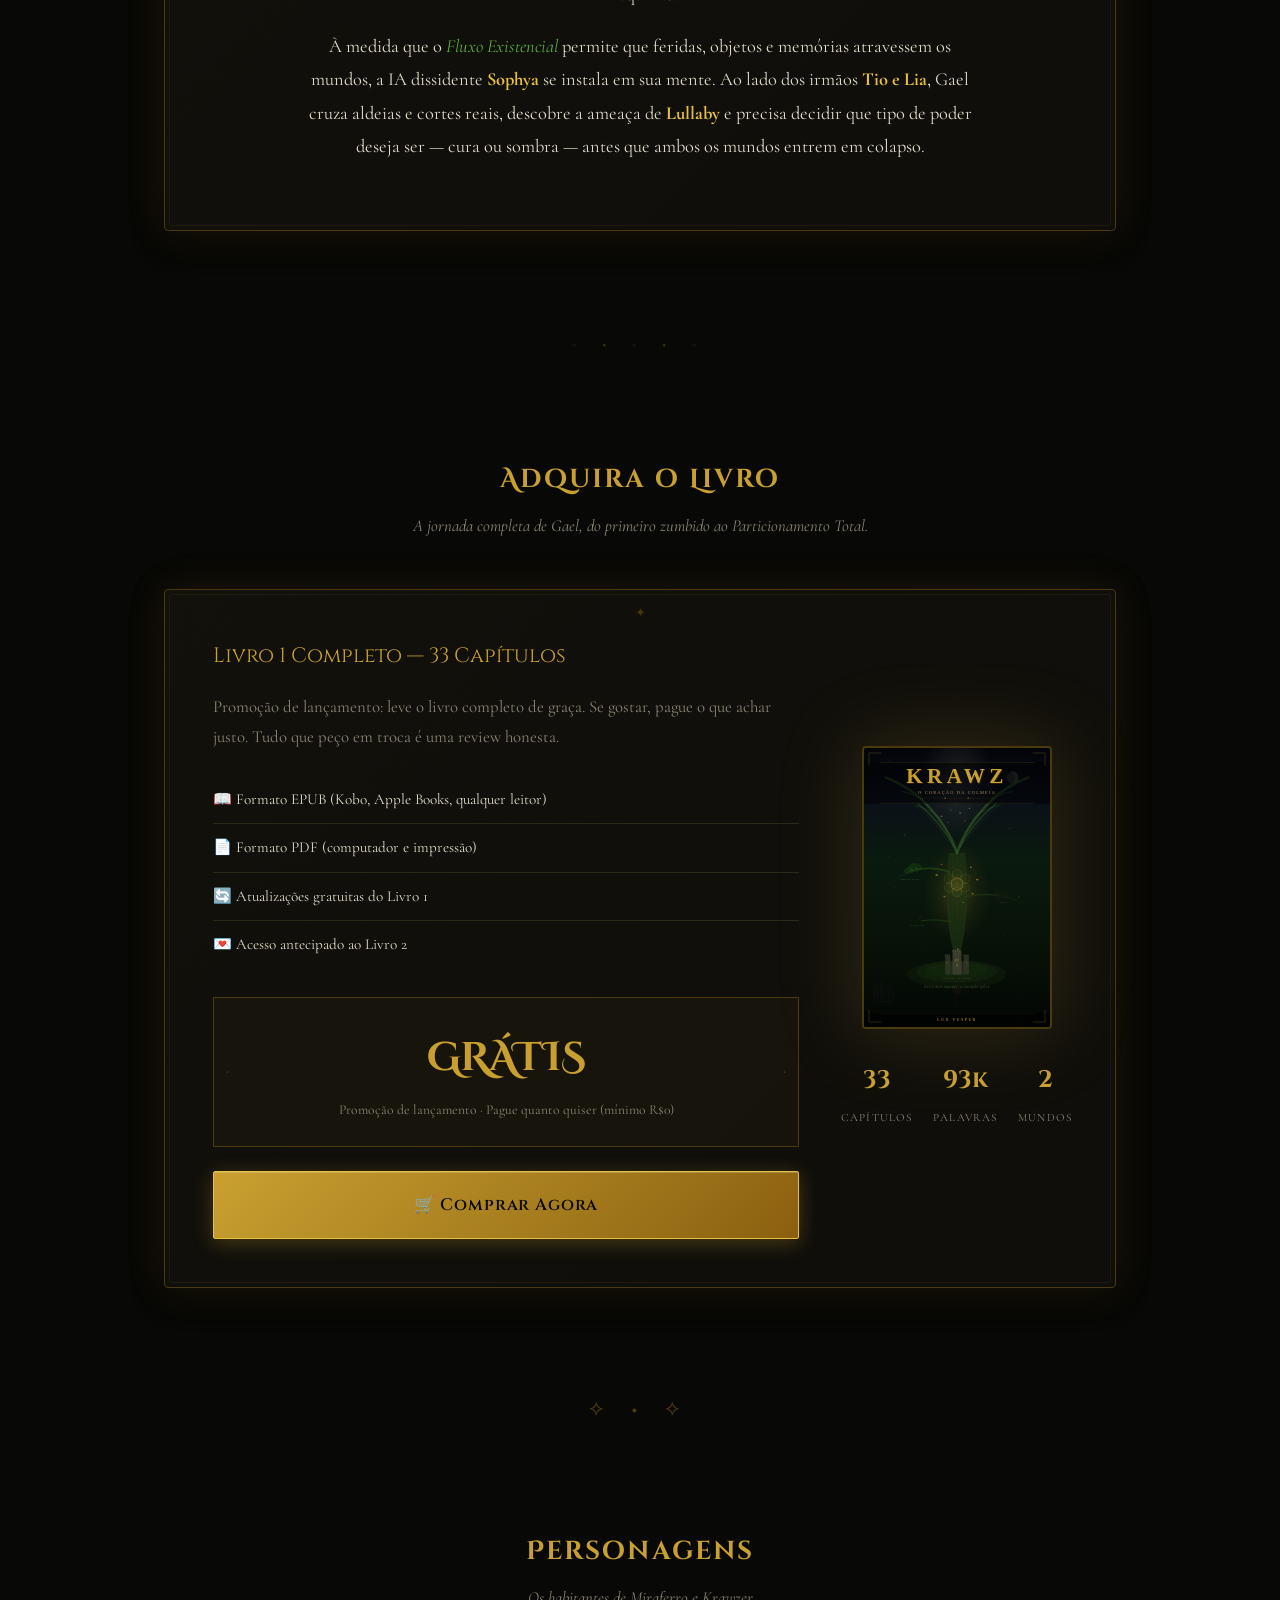
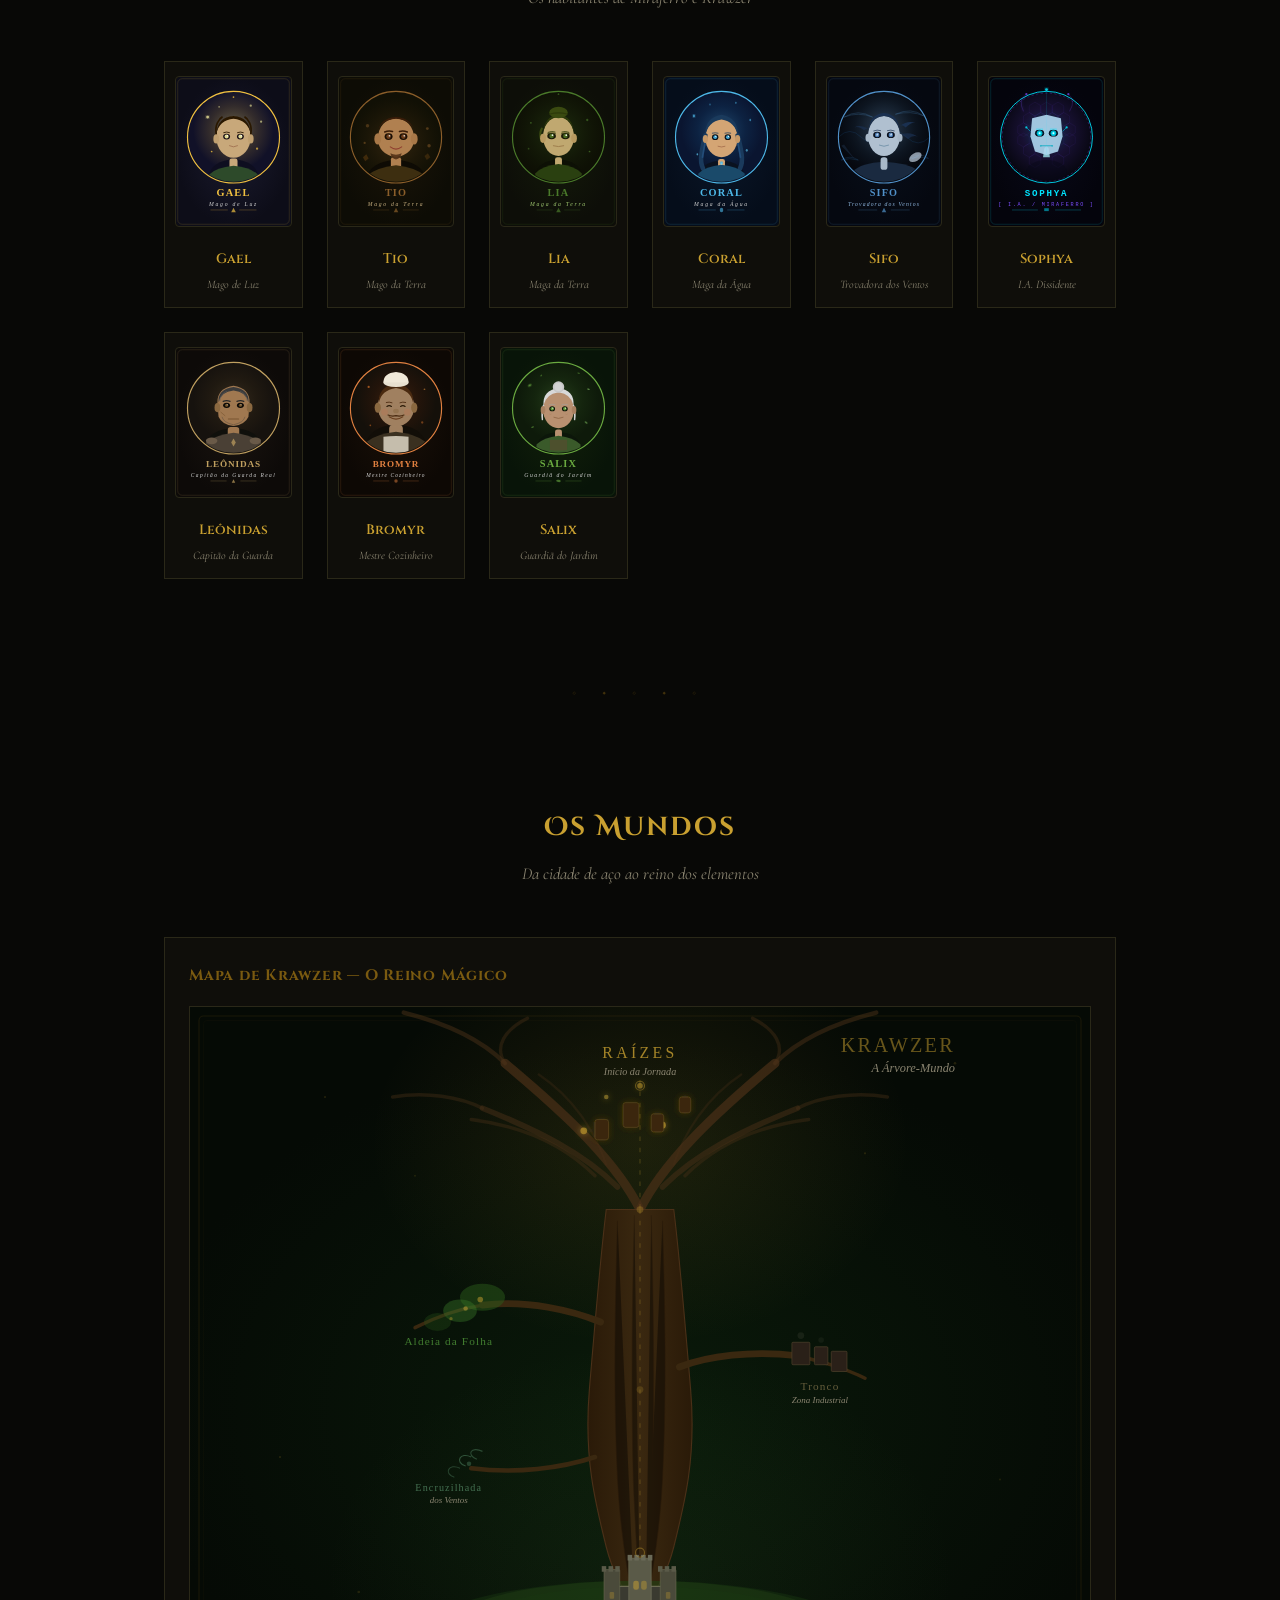
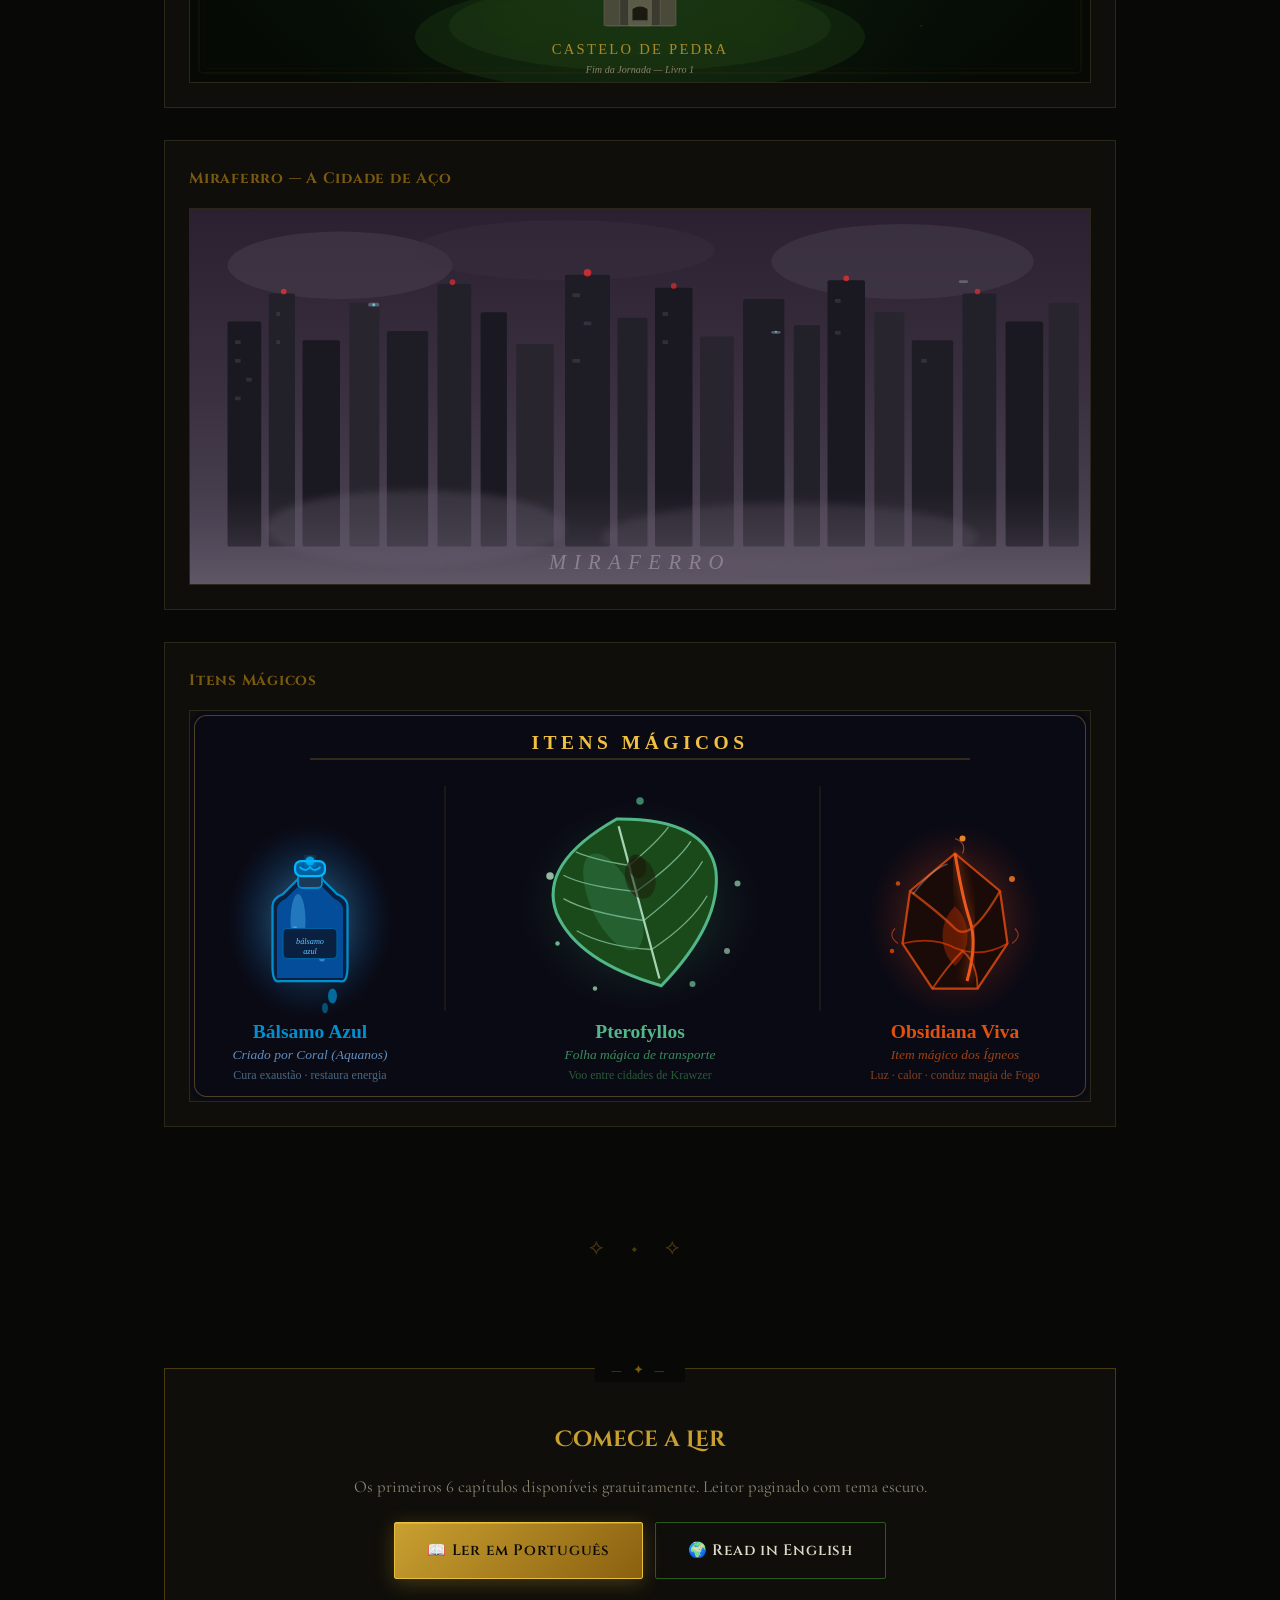
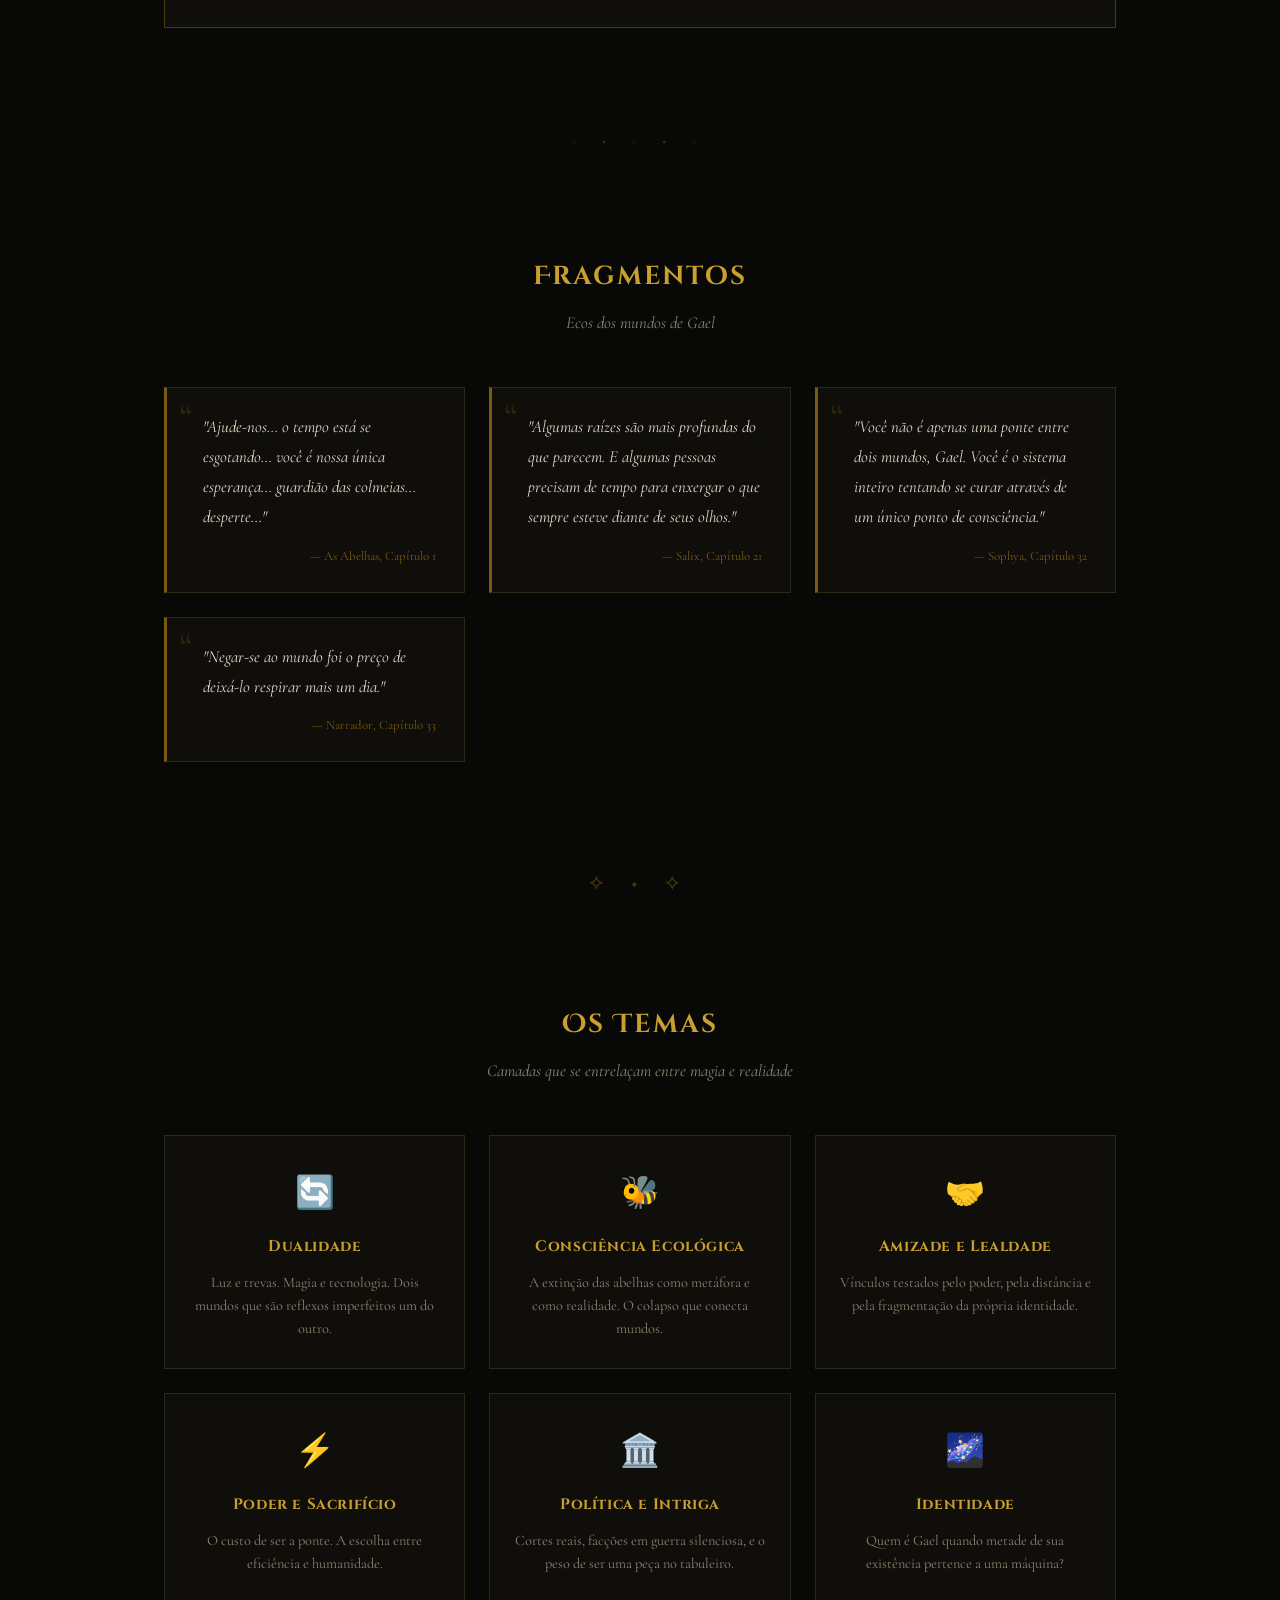
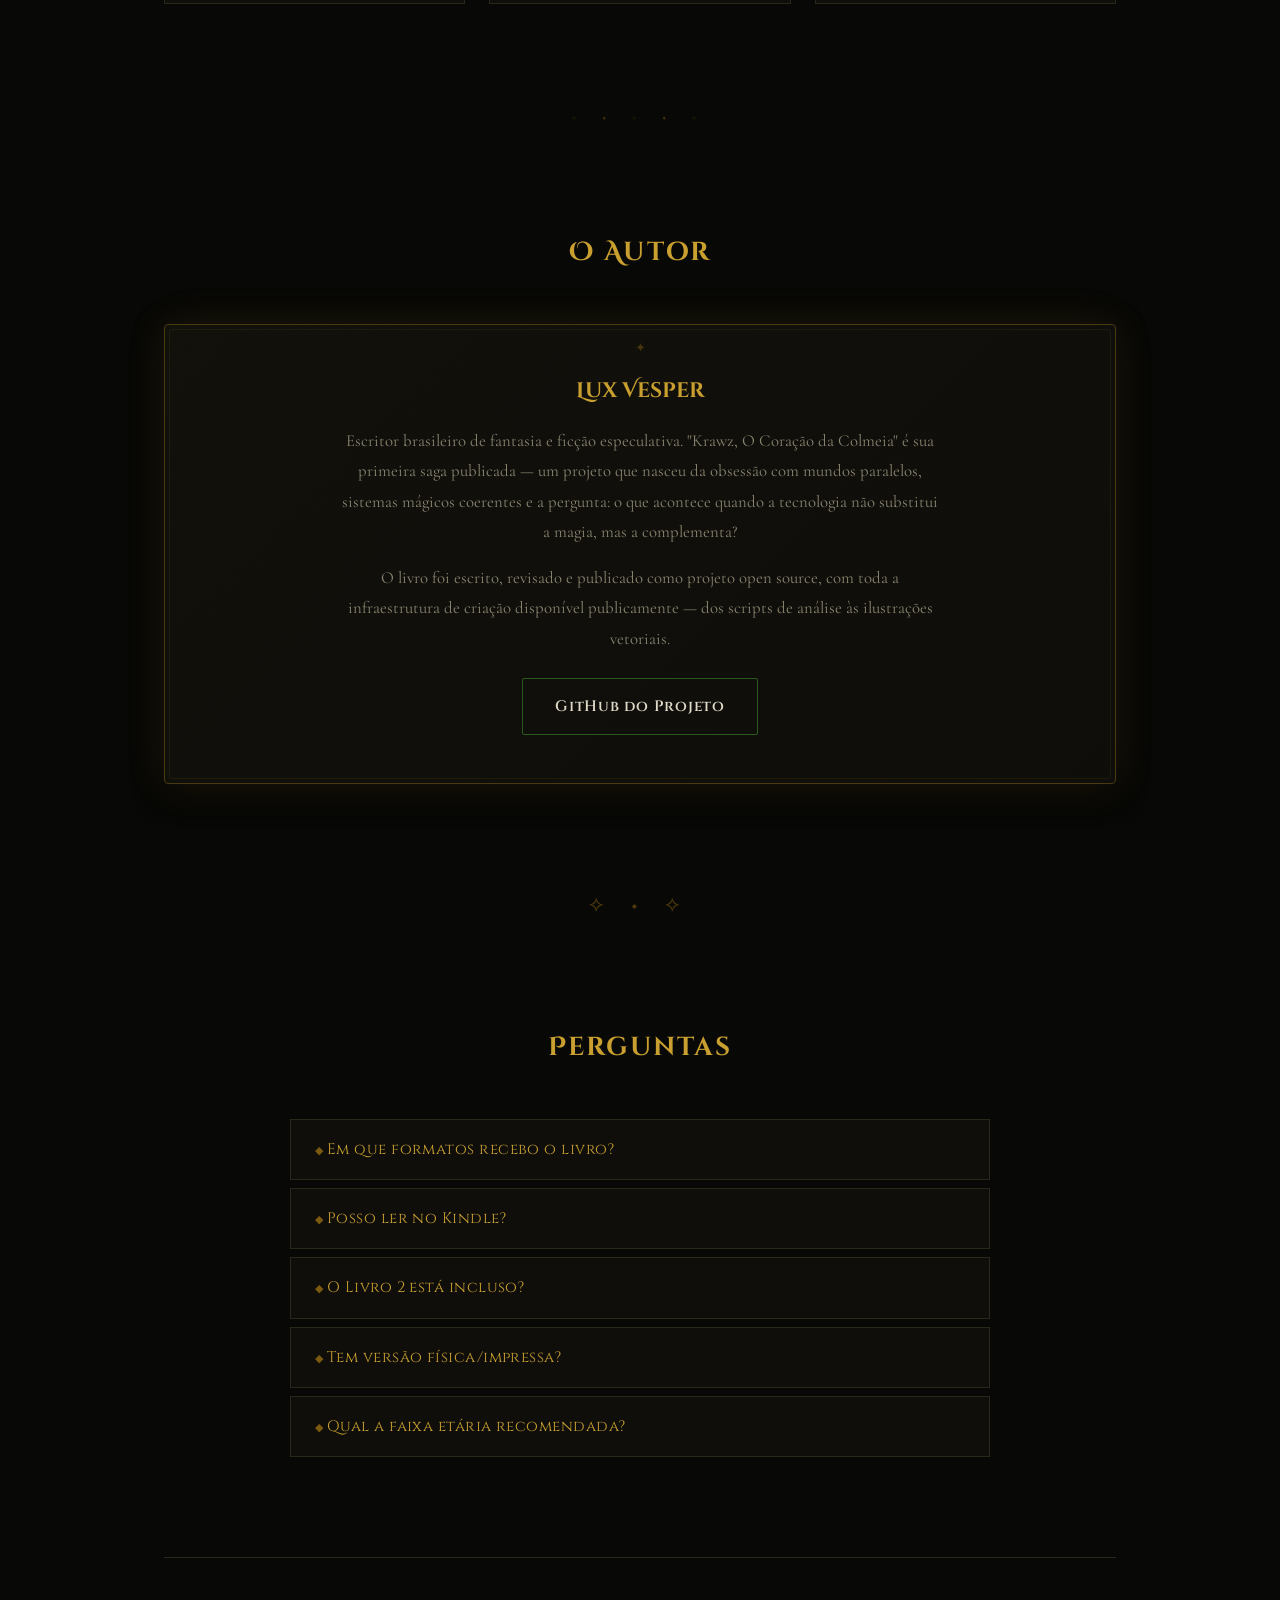
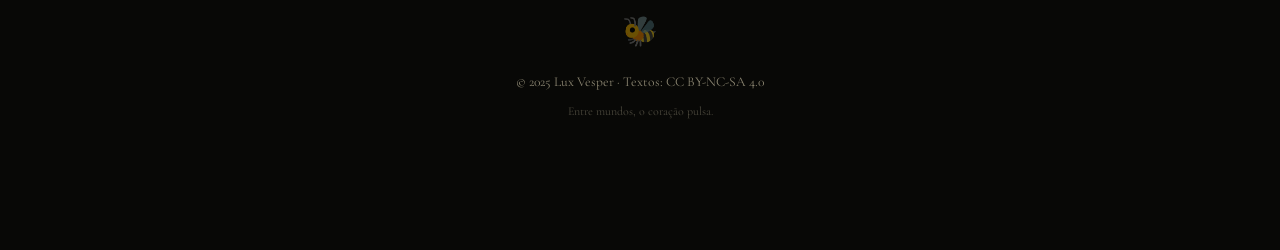
==== commit 8ce351e9: "promo: gratis no lancamento" ====
--- a/index.html
+++ b/index.html
@@ -9,17 +9,17 @@
     <meta property="og:description" content="Entre dois mundos, o coração pulsa. Saga de fantasia épica por Lux Vesper. Livro 1 completo — 33 capítulos." />
     <meta property="og:type" content="book" />
     <meta property="og:url" content="https://abstrato.krawz.net/" />
-    <meta property="og:image" content="https://abstrato.krawz.net/assets/og-image.svg" />
+    <meta property="og:image" content="https://abstrato.krawz.net/assets/og-image.png" />
     <meta property="og:image:width" content="1200" />
     <meta property="og:image:height" content="630" />
-    <meta property="og:image:type" content="image/svg+xml" />
+    <meta property="og:image:type" content="image/png" />
     <meta property="og:locale" content="pt_BR" />
     <meta property="og:site_name" content="Krawz — Lux Vesper" />
     <meta property="book:author" content="Lux Vesper" />
     <meta name="twitter:card" content="summary_large_image" />
     <meta name="twitter:title" content="Krawz — O Coração da Colmeia" />
     <meta name="twitter:description" content="Saga de fantasia épica. Entre Miraferro e Krawzer, dois mundos respiram pelo mesmo coração." />
-    <meta name="twitter:image" content="https://abstrato.krawz.net/assets/og-image.svg" />
+    <meta name="twitter:image" content="https://abstrato.krawz.net/assets/og-image.png" />
     <meta name="theme-color" content="#0a0a06" />
     <link rel="icon" href="./assets/favicon.svg" type="image/svg+xml">
     <link rel="preconnect" href="https://fonts.googleapis.com">
@@ -526,7 +526,7 @@
           <div class="buy-grid">
             <div>
               <p class="buy-headline">Livro 1 Completo — 33 Capítulos</p>
-              <p class="buy-desc">Você leu os primeiros capítulos e quer saber o destino de Gael? O livro completo inclui toda a jornada entre dois mundos — 93.000 palavras de fantasia épica.</p>
+              <p class="buy-desc">Promoção de lançamento: leve o livro completo de graça. Se gostar, pague o que achar justo. Tudo que peço em troca é uma review honesta.</p>
               <ul class="buy-features">
                 <li>📖 Formato EPUB (Kobo, Apple Books, qualquer leitor)</li>
                 <li>📄 Formato PDF (computador e impressão)</li>
@@ -534,8 +534,8 @@
                 <li>💌 Acesso antecipado ao Livro 2</li>
               </ul>
               <div class="buy-price-box">
-                <span class="price-val">R$ 19,00</span>
-                <span class="price-sub">Pagamento único · Entrega imediata</span>
+                <span class="price-val">GRÁTIS</span>
+                <span class="price-sub">Promoção de lançamento · Pague quanto quiser (mínimo R$0)</span>
               </div>
               <div class="buy-cta">
                 <a href="https://lukixplayer.gumroad.com/l/ocoracaodacomeia" class="btn btn-gold">🛒 Comprar Agora</a>
